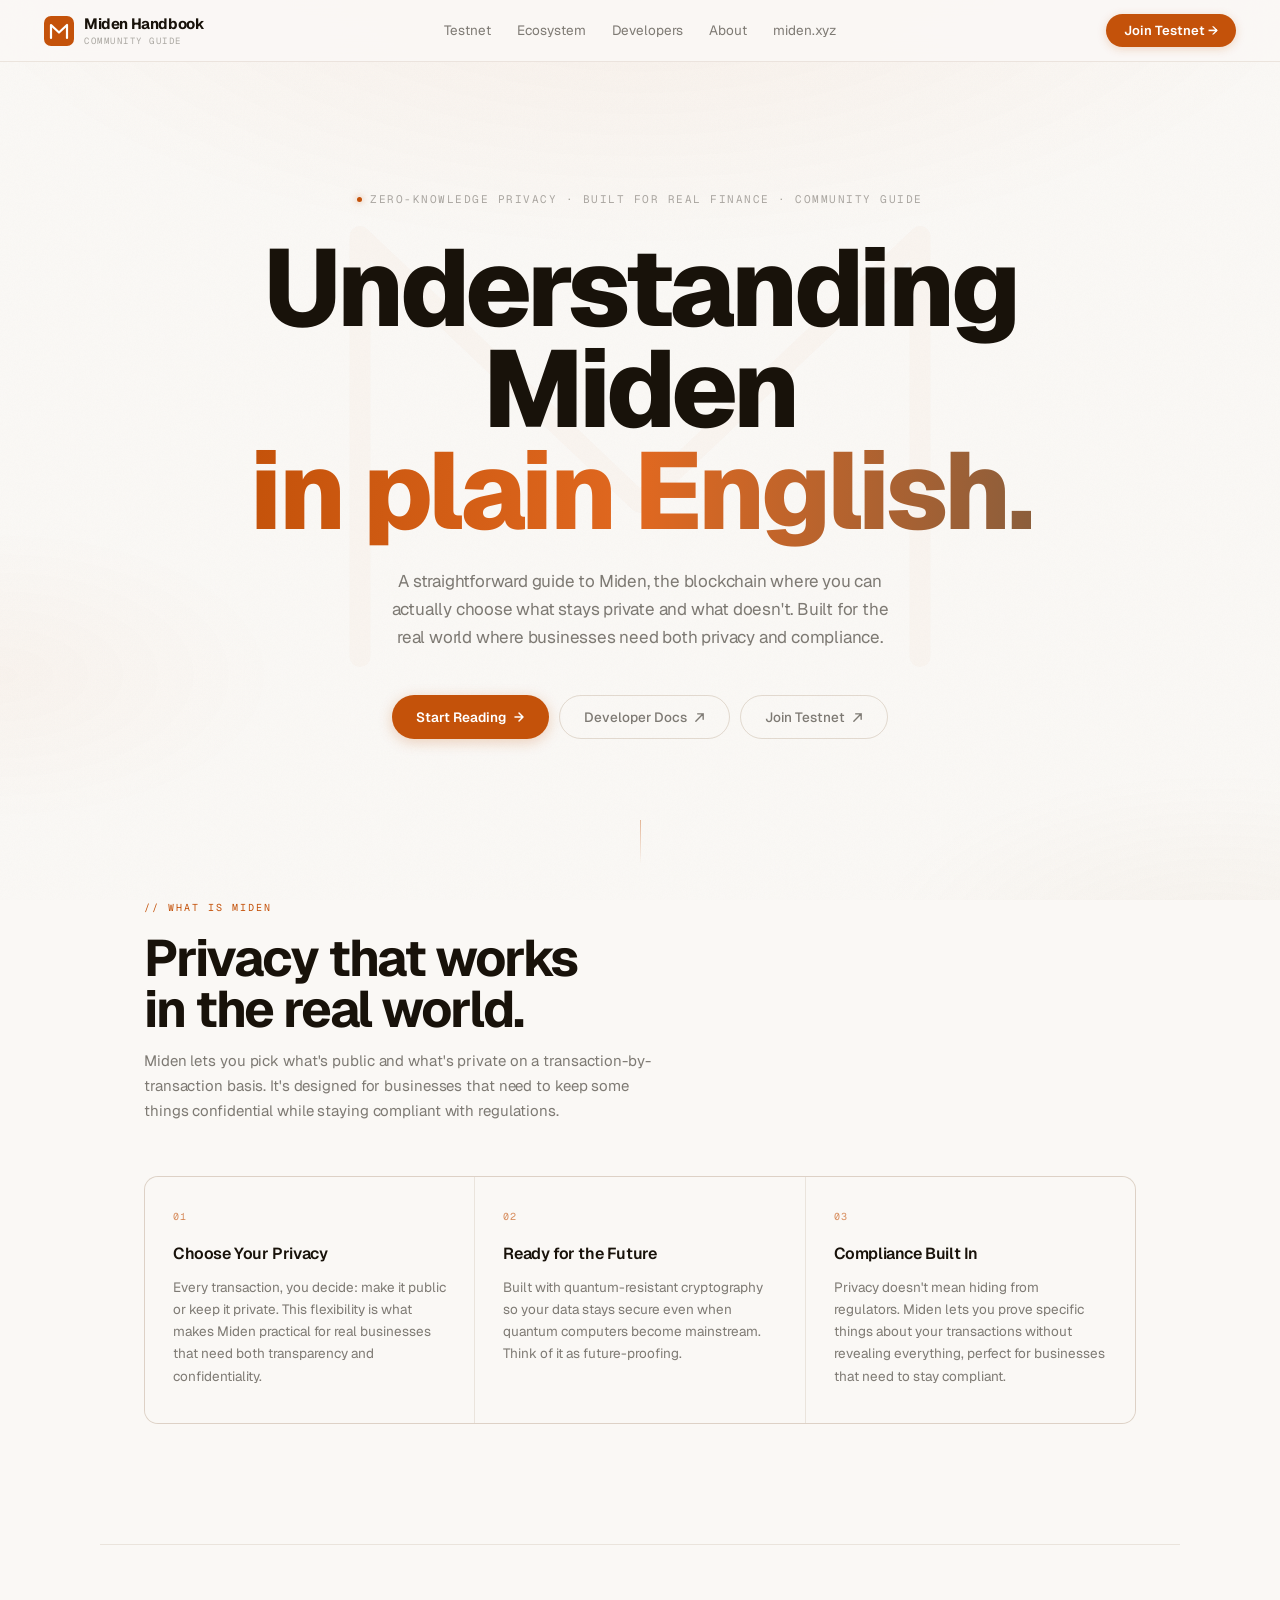
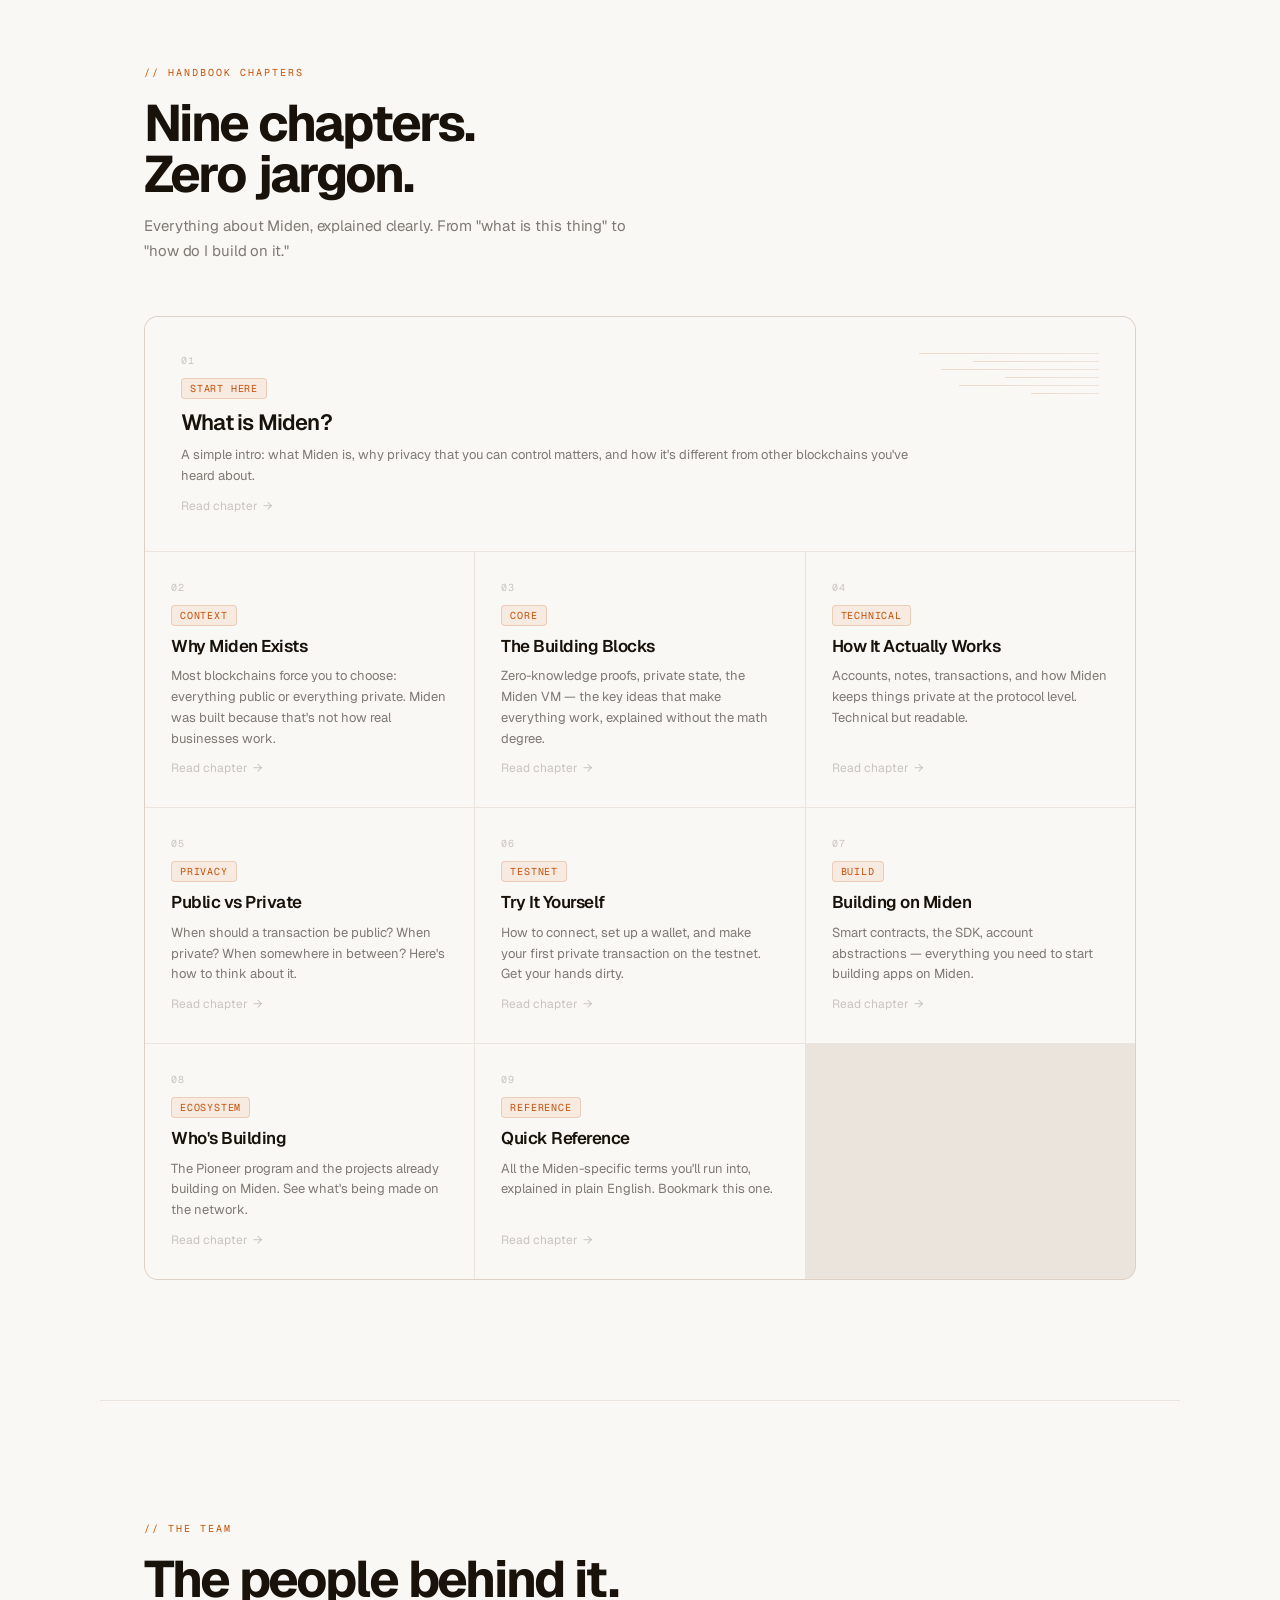
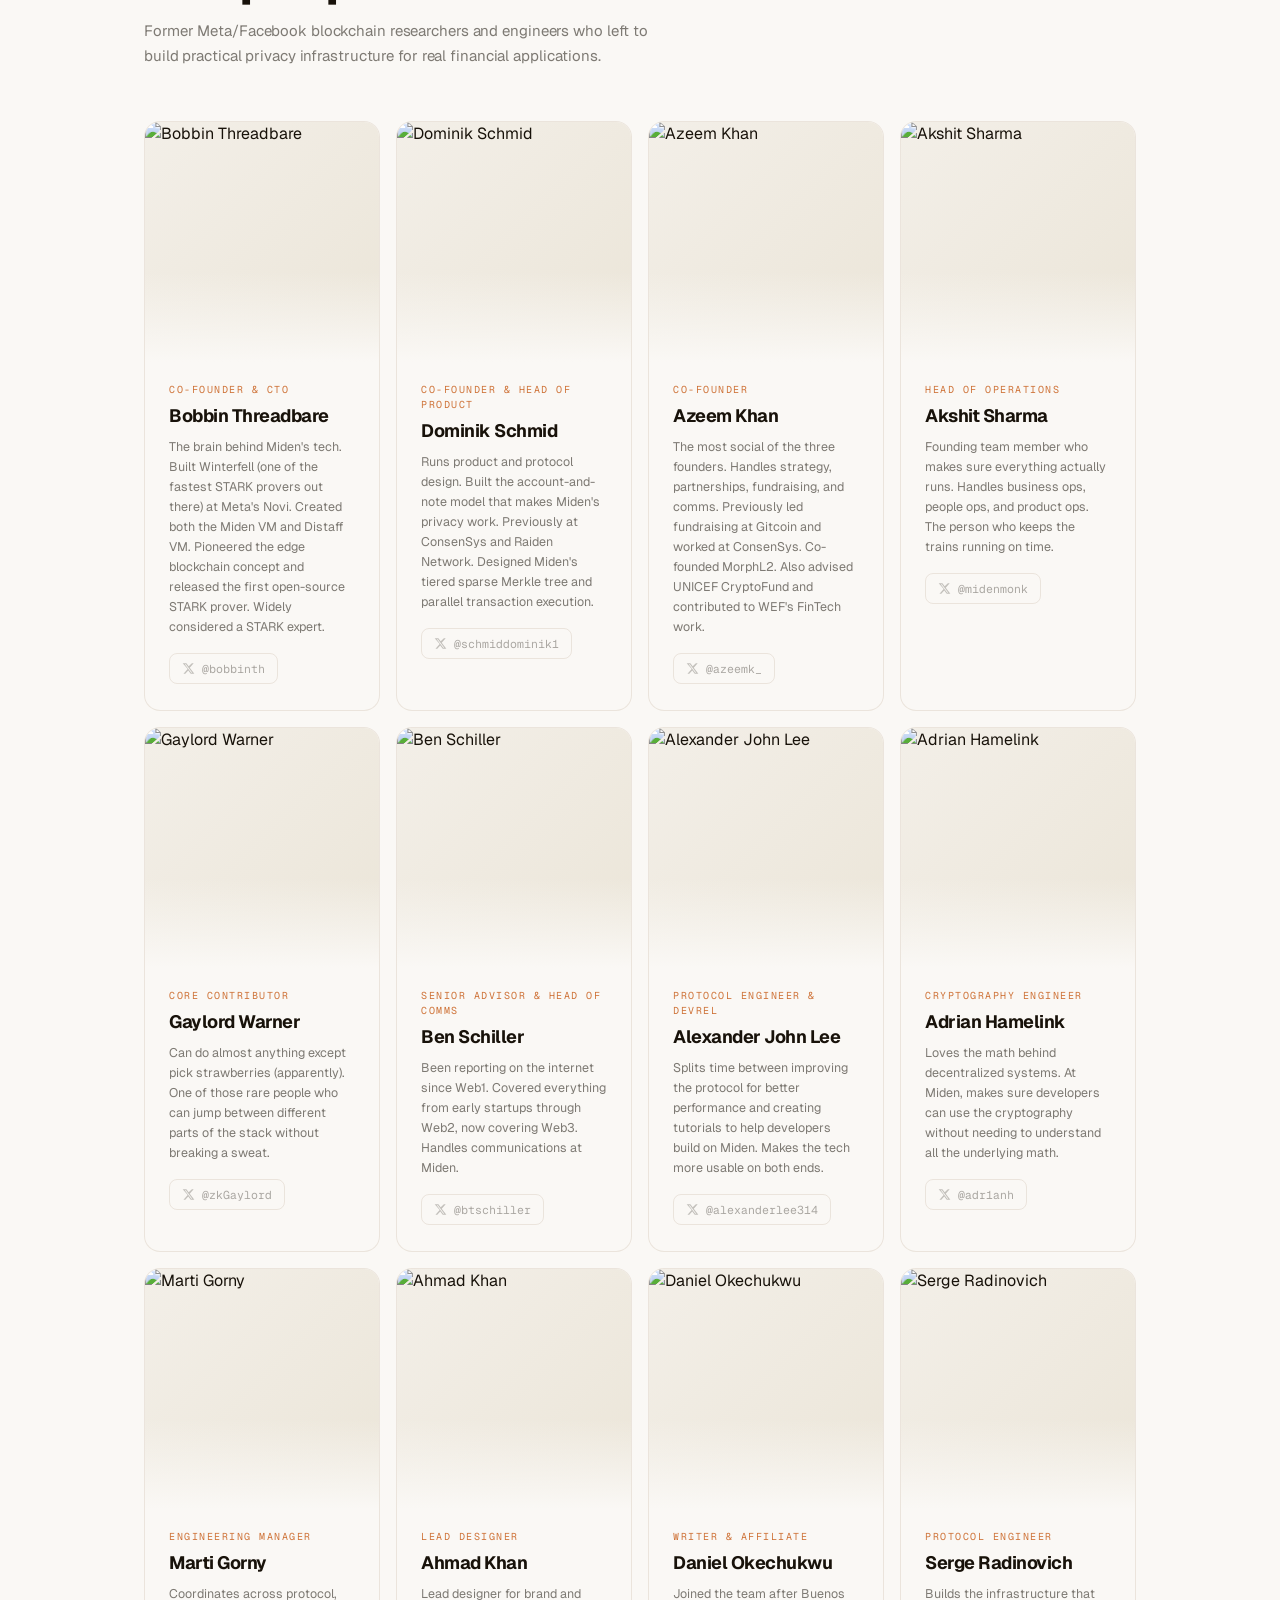
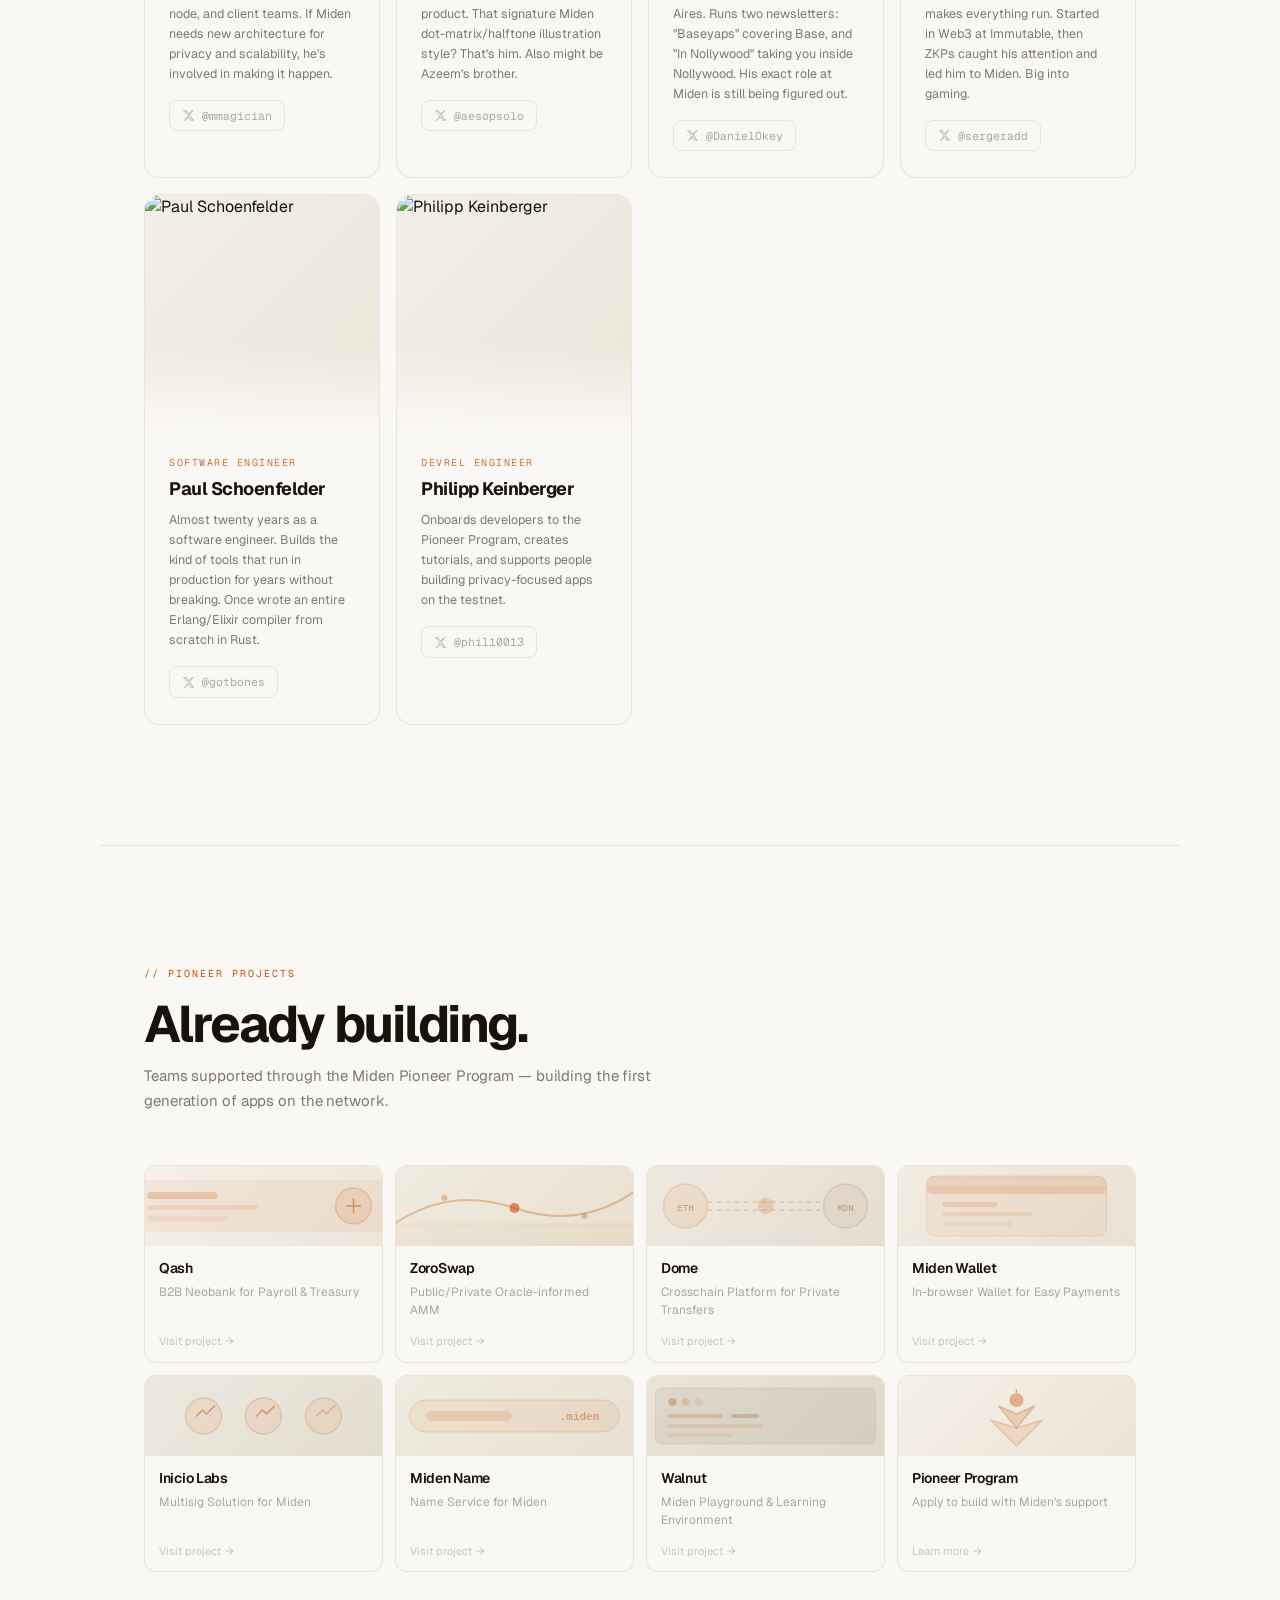
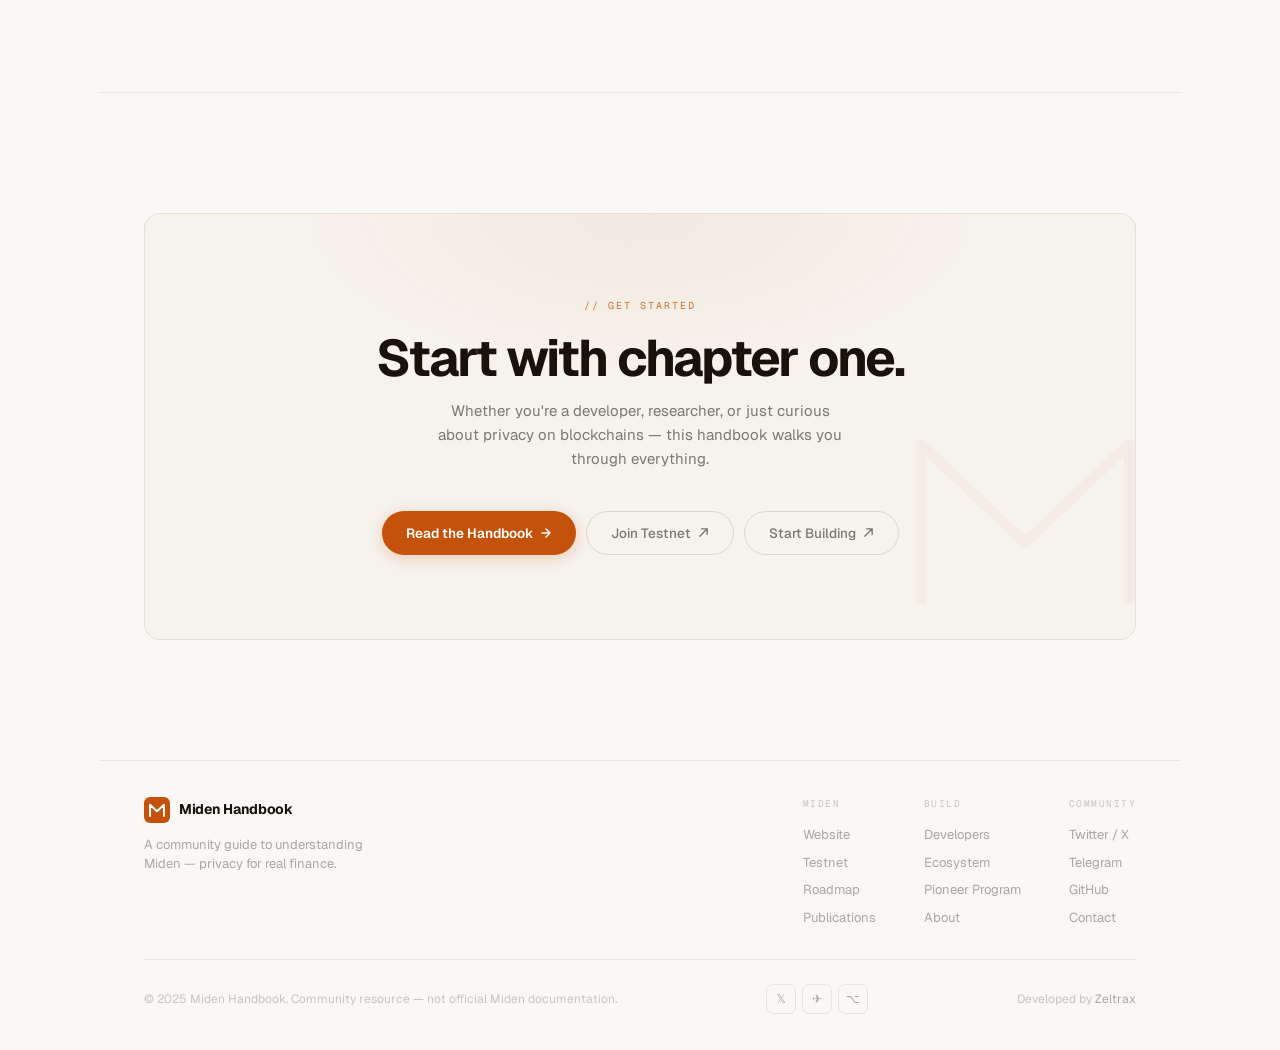
==== index.html @ 6f1005d6 "Prepare for Render deployment: restructure files and add configuration" ====
<!DOCTYPE html>
<html lang="en">
<head>
  <meta charset="UTF-8" />
  <meta name="viewport" content="width=device-width, initial-scale=1.0" />
  <title>Miden Handbook — Community Guide</title>
  <link href="https://fonts.googleapis.com/css2?family=Geist:wght@300;400;500;600;700;800;900&family=Geist+Mono:wght@300;400;500&display=swap" rel="stylesheet" />
  <style>
    :root {
      --bg:           #faf8f5;
      --bg-raised:    #f3efe8;
      --border:       rgba(130,95,55,0.13);
      --border-hover: rgba(196,82,10,0.32);
      --border-mid:   rgba(130,95,55,0.20);
      --ink:          #18120a;
      --t2:           rgba(24,18,10,0.55);
      --t3:           rgba(24,18,10,0.35);
      --t4:           rgba(24,18,10,0.22);
      --orange:       #c4520a;
      --ob:           #e06820;
      --op:           rgba(196,82,10,0.08);
      --og:           rgba(196,82,10,0.11);
      --brown:        #8b5e3c;
      --bl:           #b8946a;
      --bp:           rgba(139,94,60,0.07);
    }

    *, *::before, *::after { box-sizing: border-box; margin: 0; padding: 0; }
    html { scroll-behavior: smooth; }

    body {
      background: var(--bg);
      color: var(--ink);
      font-family: 'Geist', system-ui, sans-serif;
      line-height: 1.5;
      overflow-x: hidden;
      -webkit-font-smoothing: antialiased;
    }

    body::before {
      content: '';
      position: fixed; inset: 0; pointer-events: none; z-index: 0;
      background:
        radial-gradient(ellipse 90% 55% at 50%  -5%, rgba(196,82,10,.055) 0%, transparent 60%),
        radial-gradient(ellipse 50% 35% at 95% 105%, rgba(184,148,106,.06) 0%, transparent 55%),
        radial-gradient(ellipse 40% 30% at 0%   75%, rgba(196,82,10,.03) 0%, transparent 55%);
    }

    body::after {
      content: '';
      position: fixed; inset: 0; pointer-events: none; z-index: 0; opacity: .65;
      background-image: url("data:image/svg+xml,%3Csvg xmlns='http://www.w3.org/2000/svg' width='280' height='280'%3E%3Cfilter id='n'%3E%3CfeTurbulence type='fractalNoise' baseFrequency='.82' numOctaves='4' stitchTiles='stitch'/%3E%3C/filter%3E%3Crect width='280' height='280' filter='url(%23n)' opacity='.038'/%3E%3C/svg%3E");
    }

    /* ── NAV ─────────────────────────────────── */
    nav {
      position: fixed; top: 0; left: 0; right: 0; z-index: 200;
      height: 62px; display: flex; align-items: center; justify-content: space-between;
      padding: 0 44px;
      background: rgba(250,248,245,.9);
      backdrop-filter: blur(28px) saturate(1.3);
      border-bottom: 1px solid var(--border);
    }

    .nav-logo { display: flex; align-items: center; gap: 10px; text-decoration: none; }
    .nav-logo-name { font-size: 15px; font-weight: 700; color: var(--ink); letter-spacing: -.4px; }
    .nav-logo-sub  { font-family: 'Geist Mono', monospace; font-size: 9px; letter-spacing: 1.5px; text-transform: uppercase; color: var(--t3); display: block; }

    .nav-links {
      display: flex; gap: 2px;
      position: absolute; left: 50%; transform: translateX(-50%);
    }

    .nav-link {
      font-size: 13.5px; color: var(--t2); text-decoration: none;
      padding: 5px 12px; border-radius: 6px;
      transition: color .18s, background .18s;
    }
    .nav-link:hover { color: var(--ink); background: var(--bp); }

    .nav-cta {
      font-size: 13px; font-weight: 600; color: #fff; background: var(--orange);
      text-decoration: none; padding: 7px 18px; border-radius: 100px;
      box-shadow: 0 2px 10px rgba(196,82,10,.22);
      transition: opacity .18s, transform .18s, box-shadow .18s;
    }
    .nav-cta:hover { opacity: .9; transform: translateY(-1px); box-shadow: 0 5px 18px rgba(196,82,10,.32); }

    /* ── HERO ─────────────────────────────────── */
    .hero {
      position: relative; z-index: 1; min-height: 100vh;
      display: flex; flex-direction: column; align-items: center; justify-content: center;
      text-align: center; padding: 150px 40px 120px; overflow: hidden;
    }

    .hero-wm {
      position: absolute; top: 50%; left: 50%; transform: translate(-50%,-50%);
      pointer-events: none; opacity: .025; z-index: 0;
    }

    .eyebrow {
      position: relative; z-index: 1;
      display: inline-flex; align-items: center; gap: 8px; margin-bottom: 30px;
      opacity: 0; animation: fadeUp .9s .1s cubic-bezier(.16,1,.3,1) forwards;
    }

    .eyebrow-dot {
      width: 5px; height: 5px; border-radius: 50%; background: var(--orange);
      box-shadow: 0 0 7px rgba(196,82,10,.55);
      animation: breathe 3s ease-in-out infinite;
    }

    @keyframes breathe { 0%,100%{opacity:1;transform:scale(1)} 50%{opacity:.3;transform:scale(.75)} }

    .eyebrow-txt {
      font-family: 'Geist Mono', monospace; font-size: 11px; letter-spacing: 1.5px;
      text-transform: uppercase; color: var(--t3);
    }

    .hero h1 {
      position: relative; z-index: 1;
      font-size: clamp(56px, 8.5vw, 114px); font-weight: 800; line-height: .93;
      letter-spacing: -4px; color: var(--ink); max-width: 920px; margin-bottom: 26px;
      opacity: 0; animation: fadeUp 1s .2s cubic-bezier(.16,1,.3,1) forwards;
    }

    .grad {
      background: linear-gradient(95deg, var(--orange), var(--ob) 50%, var(--brown));
      -webkit-background-clip: text; -webkit-text-fill-color: transparent; background-clip: text;
    }

    .hero-sub {
      position: relative; z-index: 1;
      font-size: 17px; color: var(--t2); line-height: 1.65;
      max-width: 520px; margin-bottom: 44px; letter-spacing: -.2px;
      opacity: 0; animation: fadeUp 1s .32s cubic-bezier(.16,1,.3,1) forwards;
    }

    .hero-btns {
      position: relative; z-index: 1;
      display: flex; gap: 10px; flex-wrap: wrap; justify-content: center;
      opacity: 0; animation: fadeUp 1s .44s cubic-bezier(.16,1,.3,1) forwards;
    }

    .btn-p {
      display: inline-flex; align-items: center; gap: 7px;
      font-size: 13.5px; font-weight: 600; color: #fff; background: var(--orange);
      text-decoration: none; padding: 11px 24px; border-radius: 100px;
      box-shadow: 0 3px 14px rgba(196,82,10,.25);
      transition: opacity .2s, transform .2s, box-shadow .2s;
    }
    .btn-p:hover { opacity: .9; transform: translateY(-2px); box-shadow: 0 8px 24px rgba(196,82,10,.35); }

    .btn-g {
      display: inline-flex; align-items: center; gap: 7px;
      font-size: 13.5px; font-weight: 500; color: var(--t2);
      border: 1px solid var(--border-mid); background: transparent;
      text-decoration: none; padding: 11px 24px; border-radius: 100px;
      transition: border-color .2s, color .2s, background .2s, transform .2s;
    }
    .btn-g:hover { border-color: var(--border-hover); color: var(--orange); background: var(--op); transform: translateY(-2px); }

    .scroll-hint {
      position: absolute; bottom: 36px; left: 50%; transform: translateX(-50%);
      opacity: 0; animation: fadeIn 1.2s 1.1s forwards;
    }

    .scroll-line {
      width: 1px; height: 44px;
      background: linear-gradient(to bottom, rgba(196,82,10,.4), transparent);
      animation: spulse 2.6s ease-in-out infinite;
    }

    @keyframes spulse { 0%,100%{opacity:.45;transform:scaleY(1)} 50%{opacity:1;transform:scaleY(.5)} }

    /* ── LAYOUT UTILS ─────────────────────────── */
    .wrap { position: relative; z-index: 1; max-width: 1080px; margin: 0 auto; padding: 0 44px 120px; }

    .slabel { font-family: 'Geist Mono', monospace; font-size: 10px; letter-spacing: 2px; text-transform: uppercase; color: var(--orange); display: block; margin-bottom: 18px; opacity: .85; }

    .sh2 { font-size: clamp(30px,4vw,52px); font-weight: 700; letter-spacing: -2px; line-height: 1; color: var(--ink); margin-bottom: 14px; }

    .ssub { font-size: 15px; color: var(--t2); max-width: 520px; line-height: 1.65; margin-bottom: 52px; letter-spacing: -.1px; }

    .divider { display: block; position: relative; z-index: 1; border: none; border-top: 1px solid var(--border); max-width: 1080px; margin: 0 auto 120px; }

    /* ── PILLARS ──────────────────────────────── */
    .pillars { display: grid; grid-template-columns: repeat(3,1fr); gap: 1px; background: var(--border); border: 1px solid var(--border); border-radius: 14px; overflow: hidden; }

    .pillar { background: var(--bg); padding: 32px 28px 36px; transition: background .22s; }
    .pillar:hover { background: var(--bg-raised); }
    .pillar-n { font-family: 'Geist Mono', monospace; font-size: 10px; letter-spacing: 1px; color: var(--orange); opacity: .65; margin-bottom: 18px; }
    .pillar-t { font-size: 16px; font-weight: 600; letter-spacing: -.4px; color: var(--ink); margin-bottom: 10px; }
    .pillar-d { font-size: 13.5px; color: var(--t2); line-height: 1.65; }

    /* ── CHAPTERS ─────────────────────────────── */
    .ch-grid { display: grid; grid-template-columns: repeat(3,1fr); gap: 1px; background: var(--border); border: 1px solid var(--border); border-radius: 14px; overflow: hidden; }

    .ch-card {
      position: relative; background: var(--bg); padding: 28px 26px 30px;
      text-decoration: none; color: inherit;
      display: flex; flex-direction: column; gap: 10px;
      overflow: hidden; min-height: 200px;
      transition: background .25s cubic-bezier(.16,1,.3,1);
    }

    .ch-card::after {
      content: ''; position: absolute; inset: 0;
      background: radial-gradient(ellipse 100% 70% at 50% -10%, var(--og), transparent 65%);
      opacity: 0; transition: opacity .3s; pointer-events: none;
    }

    .ch-card:hover { background: var(--bg-raised); }
    .ch-card:hover::after { opacity: 1; }

    .ch-featured {
      grid-column: span 3; flex-direction: row; align-items: flex-start;
      justify-content: space-between; padding: 36px; min-height: 150px;
    }

    .ch-fl { flex: 1; display: flex; flex-direction: column; gap: 10px; }

    .ch-deco {
      width: 180px; flex-shrink: 0;
      display: flex; flex-direction: column; justify-content: center; align-items: flex-end;
      gap: 7px; opacity: .18; transition: opacity .3s;
    }
    .ch-card:hover .ch-deco { opacity: .42; }

    .dbar { height: 1px; border-radius: 1px; background: linear-gradient(90deg, var(--orange), var(--bl)); }

    .cn { font-family: 'Geist Mono', monospace; font-size: 10px; letter-spacing: 1px; color: var(--t4); }

    .ctag {
      display: inline-flex; align-items: center; width: fit-content;
      font-family: 'Geist Mono', monospace; font-size: 10px; letter-spacing: .8px; text-transform: uppercase;
      padding: 2px 8px; border-radius: 4px;
      border: 1px solid rgba(196,82,10,.2); color: var(--orange); background: var(--op);
    }

    .ct { font-size: 17px; font-weight: 600; letter-spacing: -.5px; color: var(--ink); line-height: 1.2; }
    .ch-featured .ct { font-size: 22px; letter-spacing: -.8px; }
    .cd { font-size: 13px; line-height: 1.6; color: var(--t2); }

    .carr {
      margin-top: auto; display: flex; align-items: center; gap: 5px;
      font-size: 12px; color: var(--t4); transition: color .2s, gap .2s;
    }
    .ch-card:hover .carr { color: var(--orange); gap: 9px; }

    /* ── TEAM ─────────────────────────────────── */
    .team-grid { display: grid; grid-template-columns: repeat(4,1fr); gap: 16px; }

    .team-card {
      border: 1px solid var(--border); border-radius: 16px;
      overflow: hidden; background: var(--bg);
      opacity: 0; transform: translateY(28px) scale(.97);
      transition: opacity .7s cubic-bezier(.16,1,.3,1), transform .7s cubic-bezier(.16,1,.3,1),
                  border-color .25s, box-shadow .3s;
    }

    .team-card.in { opacity: 1; transform: translateY(0) scale(1); }
    .team-card.in:hover { border-color: var(--border-hover); box-shadow: 0 14px 40px rgba(196,82,10,.11); transform: translateY(-5px) scale(1); }

    .td1 { transition-delay: .05s; }
    .td2 { transition-delay: .10s; }
    .td3 { transition-delay: .15s; }
    .td4 { transition-delay: .20s; }
    .td5 { transition-delay: .25s; }
    .td6 { transition-delay: .30s; }
    .td7 { transition-delay: .35s; }
    .td8 { transition-delay: .40s; }
    .td9 { transition-delay: .45s; }
    .td10 { transition-delay: .50s; }
    .td11 { transition-delay: .55s; }
    .td12 { transition-delay: .60s; }
    .td13 { transition-delay: .65s; }
    .td14 { transition-delay: .70s; }

    .t-avatar { position: relative; height: 240px; overflow: hidden; background: linear-gradient(135deg, var(--bg-raised), #ebe5d8); }

    .t-avatar img {
      width: 100%; height: 100%; object-fit: cover;
      transition: transform .5s cubic-bezier(.16,1,.3,1);
    }
    .team-card:hover .t-avatar img { transform: scale(1.05); }

    .t-fade {
      position: absolute; bottom: 0; left: 0; right: 0; height: 90px;
      background: linear-gradient(to top, var(--bg), transparent);
      pointer-events: none;
    }

    .t-body { padding: 20px 24px 26px; }

    .t-role {
      font-family: 'Geist Mono', monospace; font-size: 10px; letter-spacing: 1.5px;
      text-transform: uppercase; color: var(--orange); margin-bottom: 5px; opacity: .8;
    }

    .t-name { font-size: 18px; font-weight: 700; letter-spacing: -.5px; color: var(--ink); margin-bottom: 8px; }

    .t-bio { font-size: 12.5px; line-height: 1.6; color: var(--t2); margin-bottom: 16px; }

    .t-handle {
      display: inline-flex; align-items: center; gap: 7px;
      font-family: 'Geist Mono', monospace; font-size: 11.5px;
      color: var(--t3); text-decoration: none;
      padding: 6px 12px; border-radius: 8px; border: 1px solid var(--border);
      transition: color .18s, border-color .18s, background .18s;
    }
    .t-handle:hover { color: var(--orange); border-color: var(--border-hover); background: var(--op); }

    .xi { width: 13px; height: 13px; flex-shrink: 0; opacity: .7; }

    /* ── ECOSYSTEM CARDS ──────────────────────── */
    .eco-grid { display: grid; grid-template-columns: repeat(4,1fr); gap: 12px; }

    .eco-card {
      border: 1px solid var(--border); border-radius: 12px; overflow: hidden;
      background: var(--bg); text-decoration: none; color: inherit;
      display: flex; flex-direction: column;
      opacity: 0; transform: translateY(20px) scale(.97);
    }

    .eco-card.in {
      opacity: 1; transform: translateY(0) scale(1);
      transition: opacity .6s cubic-bezier(.16,1,.3,1), transform .6s cubic-bezier(.16,1,.3,1),
                  border-color .25s, box-shadow .3s;
    }

    .eco-card.in:hover { border-color: var(--border-hover); box-shadow: 0 8px 28px rgba(196,82,10,.11); transform: translateY(-4px); }

    .e1{transition-delay:.04s} .e2{transition-delay:.10s} .e3{transition-delay:.16s} .e4{transition-delay:.22s}
    .e5{transition-delay:.28s} .e6{transition-delay:.34s} .e7{transition-delay:.40s} .e8{transition-delay:.46s}

    .eco-vis {
      height: 80px; position: relative; overflow: hidden;
      transition: transform .4s cubic-bezier(.16,1,.3,1);
    }
    .eco-card:hover .eco-vis { transform: scale(1.06); }

    .eco-logo-wrap {
      position: absolute; bottom: 10px; left: 12px;
      display: flex; align-items: center; gap: 7px;
    }

    .eco-fav {
      width: 26px; height: 26px; border-radius: 6px;
      object-fit: contain; background: #fff;
      box-shadow: 0 1px 6px rgba(0,0,0,.12);
    }

    .eco-body { padding: 12px 14px 14px; display: flex; flex-direction: column; gap: 4px; flex: 1; }

    .eco-name { font-size: 14px; font-weight: 600; letter-spacing: -.3px; color: var(--ink); }
    .eco-desc { font-size: 12px; color: var(--t3); line-height: 1.5; }

    .eco-foot {
      padding: 0 14px 12px;
      display: flex; align-items: center; gap: 4px;
      font-size: 11px; color: var(--t4);
      transition: color .2s, gap .2s;
    }
    .eco-card:hover .eco-foot { color: var(--orange); gap: 7px; }

    /* ── CTA ──────────────────────────────────── */
    .cta-box {
      position: relative; border: 1px solid var(--border); border-radius: 16px;
      padding: 84px 48px; text-align: center; overflow: hidden; background: rgba(174,134,90,.05);
    }

    .cta-box::before {
      content: ''; position: absolute; top: -1px; left: 5%; right: 5%; height: 1px;
      background: linear-gradient(90deg, transparent, rgba(196,82,10,.38), rgba(224,104,32,.5), rgba(196,82,10,.38), transparent);
    }

    .cta-box::after {
      content: ''; position: absolute; top: 0; left: 15%; right: 15%; height: 160px;
      background: radial-gradient(ellipse at top, rgba(196,82,10,.06), transparent 70%);
      pointer-events: none;
    }

    .cta-wm { position: absolute; bottom: -20px; right: -20px; opacity: .04; pointer-events: none; }

    .cta-lbl { font-family: 'Geist Mono', monospace; font-size: 10px; letter-spacing: 2px; text-transform: uppercase; color: var(--orange); margin-bottom: 20px; opacity: .8; }
    .cta-h2  { font-size: clamp(28px,4vw,52px); font-weight: 700; letter-spacing: -2px; color: var(--ink); margin-bottom: 14px; line-height: 1; }
    .cta-sub { font-size: 15px; color: var(--t2); max-width: 420px; margin: 0 auto 40px; line-height: 1.6; }
    .cta-btns { display: flex; justify-content: center; gap: 10px; flex-wrap: wrap; }

    /* ── FOOTER ───────────────────────────────── */
    footer {
      position: relative; z-index: 1;
      border-top: 1px solid var(--border); padding: 36px 44px;
      max-width: 1080px; margin: 0 auto;
    }

    .foot-top { display: flex; align-items: flex-start; justify-content: space-between; flex-wrap: wrap; gap: 28px; margin-bottom: 32px; }

    .foot-brand { display: flex; flex-direction: column; gap: 8px; }
    .foot-tag { font-size: 13px; color: var(--t3); max-width: 220px; line-height: 1.5; margin-top: 4px; }

    .foot-cols { display: flex; gap: 48px; flex-wrap: wrap; }
    .foot-col  { display: flex; flex-direction: column; gap: 8px; }

    .foot-col-lbl {
      font-family: 'Geist Mono', monospace; font-size: 9.5px; letter-spacing: 1.5px;
      text-transform: uppercase; color: var(--t4); margin-bottom: 6px; display: block;
    }

    .foot-link { font-size: 13px; color: var(--t3); text-decoration: none; transition: color .18s; }
    .foot-link:hover { color: var(--orange); }

    .foot-btm {
      display: flex; align-items: center; justify-content: space-between;
      flex-wrap: wrap; gap: 10px; padding-top: 24px; border-top: 1px solid var(--border);
    }

    .foot-copy   { font-size: 12px; color: var(--t4); }
    .foot-credit { font-size: 12px; color: var(--t4); }
    .foot-credit a { color: var(--t3); text-decoration: none; transition: color .18s; }
    .foot-credit a:hover { color: var(--orange); }

    .socials { display: flex; gap: 6px; }

    .soc {
      display: inline-flex; align-items: center; justify-content: center;
      width: 30px; height: 30px; border-radius: 7px;
      border: 1px solid var(--border); color: var(--t3); text-decoration: none;
      font-size: 12px; font-weight: 500;
      transition: color .18s, border-color .18s, background .18s;
    }
    .soc:hover { color: var(--orange); border-color: var(--border-hover); background: var(--op); }

    /* ── ANIMATIONS ───────────────────────────── */
    @keyframes fadeUp { from{opacity:0;transform:translateY(22px)} to{opacity:1;transform:translateY(0)} }
    @keyframes fadeIn { from{opacity:0} to{opacity:1} }

    .rv {
      opacity: 0; transform: translateY(18px);
      transition: opacity .85s cubic-bezier(.16,1,.3,1), transform .85s cubic-bezier(.16,1,.3,1);
    }
    .rv.in { opacity: 1; transform: translateY(0); }

    .d1{transition-delay:.05s} .d2{transition-delay:.13s} .d3{transition-delay:.21s} .d4{transition-delay:.29s}

    /* ── RESPONSIVE ───────────────────────────── */
    @media (max-width: 960px) {
      nav { padding: 0 20px; }
      .nav-links { display: none; }
      .hero, .wrap { padding-left: 20px; padding-right: 20px; }
      .hero h1 { letter-spacing: -2.5px; }
      .pillars, .ch-grid { grid-template-columns: 1fr; }
      .ch-featured { grid-column: span 1; flex-direction: column; }
      .ch-deco { display: none; }
      .team-grid { grid-template-columns: repeat(2,1fr); }
      .eco-grid { grid-template-columns: repeat(2,1fr); }
      .cta-box { padding: 52px 24px; }
      footer { padding: 28px 20px; }
      .divider { margin-left: 20px; margin-right: 20px; }
      .foot-cols { gap: 24px; }
    }

    @media (max-width: 560px) {
      .team-grid { grid-template-columns: 1fr; }
      .eco-grid { grid-template-columns: 1fr; }
      .hero h1 { letter-spacing: -2px; font-size: clamp(44px,12vw,72px); }
    }
  </style>
</head>
<body>

<!-- ══ NAV ══════════════════════════════════════ -->
<nav>
  <a href="#" class="nav-logo">
    <svg width="30" height="30" viewBox="0 0 30 30" fill="none">
      <rect width="30" height="30" rx="7" fill="#c4520a"/>
      <path d="M7 22V9L15 16.5L23 9V22" stroke="white" stroke-width="2.2" stroke-linecap="round" stroke-linejoin="round"/>
    </svg>
    <div>
      <div class="nav-logo-name">Miden Handbook</div>
      <span class="nav-logo-sub">Community Guide</span>
    </div>
  </a>

  <div class="nav-links">
    <a href="https://miden.xyz/testnet"    class="nav-link">Testnet</a>
    <a href="https://miden.xyz/ecosystem"  class="nav-link">Ecosystem</a>
    <a href="https://miden.xyz/developers" class="nav-link">Developers</a>
    <a href="https://miden.xyz/about"      class="nav-link">About</a>
    <a href="https://miden.xyz"            class="nav-link">miden.xyz</a>
  </div>

  <a href="https://miden.xyz/testnet" class="nav-cta">Join Testnet →</a>
</nav>


<!-- ══ HERO ═════════════════════════════════════ -->
<section class="hero">
  <div class="hero-wm">
    <svg width="700" height="700" viewBox="0 0 100 100" fill="none">
      <path d="M10 80V20L50 58L90 20V80" stroke="#c4520a" stroke-width="3" stroke-linecap="round" stroke-linejoin="round"/>
    </svg>
  </div>

  <div class="eyebrow">
    <span class="eyebrow-dot"></span>
    <span class="eyebrow-txt">Zero-Knowledge Privacy · Built for Real Finance · Community Guide</span>
  </div>

  <h1>Understanding Miden<br /><span class="grad">in plain English.</span></h1>

  <p class="hero-sub">A straightforward guide to Miden, the blockchain where you can actually choose what stays private and what doesn't. Built for the real world where businesses need both privacy and compliance.</p>

  <div class="hero-btns">
    <a href="#chapters" class="btn-p">
      Start Reading
      <svg width="12" height="12" viewBox="0 0 12 12" fill="none"><path d="M2 6h8M6 2l4 4-4 4" stroke="currentColor" stroke-width="1.5" stroke-linecap="round" stroke-linejoin="round"/></svg>
    </a>
    <a href="https://miden.xyz/developers" class="btn-g">
      Developer Docs
      <svg width="11" height="11" viewBox="0 0 12 12" fill="none"><path d="M2 10L10 2M10 2H4M10 2v6" stroke="currentColor" stroke-width="1.5" stroke-linecap="round" stroke-linejoin="round"/></svg>
    </a>
    <a href="https://miden.xyz/testnet" class="btn-g">
      Join Testnet
      <svg width="11" height="11" viewBox="0 0 12 12" fill="none"><path d="M2 10L10 2M10 2H4M10 2v6" stroke="currentColor" stroke-width="1.5" stroke-linecap="round" stroke-linejoin="round"/></svg>
    </a>
  </div>

  <div class="scroll-hint"><div class="scroll-line"></div></div>
</section>


<!-- ══ WHAT IS MIDEN ═════════════════════════════ -->
<div class="wrap">
  <span class="slabel rv d1">// What is Miden</span>
  <h2 class="sh2 rv d2">Privacy that works<br />in the real world.</h2>
  <p class="ssub rv d3">Miden lets you pick what's public and what's private on a transaction-by-transaction basis. It's designed for businesses that need to keep some things confidential while staying compliant with regulations.</p>

  <div class="pillars rv d3">
    <div class="pillar">
      <div class="pillar-n">01</div>
      <div class="pillar-t">Choose Your Privacy</div>
      <div class="pillar-d">Every transaction, you decide: make it public or keep it private. This flexibility is what makes Miden practical for real businesses that need both transparency and confidentiality.</div>
    </div>
    <div class="pillar">
      <div class="pillar-n">02</div>
      <div class="pillar-t">Ready for the Future</div>
      <div class="pillar-d">Built with quantum-resistant cryptography so your data stays secure even when quantum computers become mainstream. Think of it as future-proofing.</div>
    </div>
    <div class="pillar">
      <div class="pillar-n">03</div>
      <div class="pillar-t">Compliance Built In</div>
      <div class="pillar-d">Privacy doesn't mean hiding from regulators. Miden lets you prove specific things about your transactions without revealing everything, perfect for businesses that need to stay compliant.</div>
    </div>
  </div>
</div>

<hr class="divider rv" />


<!-- ══ CHAPTERS ══════════════════════════════════ -->
<div class="wrap" id="chapters">
  <span class="slabel rv d1">// Handbook Chapters</span>
  <h2 class="sh2 rv d2">Nine chapters.<br />Zero jargon.</h2>
  <p class="ssub rv d3">Everything about Miden, explained clearly. From "what is this thing" to "how do I build on it."</p>

  <div class="ch-grid rv d2">

    <a href="https://miden.xyz/" class="ch-card ch-featured">
      <div class="ch-fl">
        <span class="cn">01</span>
        <span class="ctag">Start Here</span>
        <div class="ct">What is Miden?</div>
        <div class="cd">A simple intro: what Miden is, why privacy that you can control matters, and how it's different from other blockchains you've heard about.</div>
        <div class="carr">Read chapter <span>→</span></div>
      </div>
      <div class="ch-deco">
        <div class="dbar" style="width:100%"></div>
        <div class="dbar" style="width:70%"></div>
        <div class="dbar" style="width:88%"></div>
        <div class="dbar" style="width:52%"></div>
        <div class="dbar" style="width:78%"></div>
        <div class="dbar" style="width:38%"></div>
      </div>
    </a>

    <a href="https://miden.xyz/about"      class="ch-card"><span class="cn">02</span><span class="ctag">Context</span><div class="ct">Why Miden Exists</div><div class="cd">Most blockchains force you to choose: everything public or everything private. Miden was built because that's not how real businesses work.</div><div class="carr">Read chapter <span>→</span></div></a>
    <a href="https://miden.xyz/developers" class="ch-card"><span class="cn">03</span><span class="ctag">Core</span><div class="ct">The Building Blocks</div><div class="cd">Zero-knowledge proofs, private state, the Miden VM — the key ideas that make everything work, explained without the math degree.</div><div class="carr">Read chapter <span>→</span></div></a>
    <a href="https://miden.xyz/developers" class="ch-card"><span class="cn">04</span><span class="ctag">Technical</span><div class="ct">How It Actually Works</div><div class="cd">Accounts, notes, transactions, and how Miden keeps things private at the protocol level. Technical but readable.</div><div class="carr">Read chapter <span>→</span></div></a>
    <a href="https://miden.xyz/developers" class="ch-card"><span class="cn">05</span><span class="ctag">Privacy</span><div class="ct">Public vs Private</div><div class="cd">When should a transaction be public? When private? When somewhere in between? Here's how to think about it.</div><div class="carr">Read chapter <span>→</span></div></a>
    <a href="https://miden.xyz/testnet"    class="ch-card"><span class="cn">06</span><span class="ctag">Testnet</span><div class="ct">Try It Yourself</div><div class="cd">How to connect, set up a wallet, and make your first private transaction on the testnet. Get your hands dirty.</div><div class="carr">Read chapter <span>→</span></div></a>
    <a href="https://miden.xyz/developers" class="ch-card"><span class="cn">07</span><span class="ctag">Build</span><div class="ct">Building on Miden</div><div class="cd">Smart contracts, the SDK, account abstractions — everything you need to start building apps on Miden.</div><div class="carr">Read chapter <span>→</span></div></a>
    <a href="https://miden.xyz/ecosystem"  class="ch-card"><span class="cn">08</span><span class="ctag">Ecosystem</span><div class="ct">Who's Building</div><div class="cd">The Pioneer program and the projects already building on Miden. See what's being made on the network.</div><div class="carr">Read chapter <span>→</span></div></a>
    <a href="https://miden.xyz/developers" class="ch-card"><span class="cn">09</span><span class="ctag">Reference</span><div class="ct">Quick Reference</div><div class="cd">All the Miden-specific terms you'll run into, explained in plain English. Bookmark this one.</div><div class="carr">Read chapter <span>→</span></div></a>

  </div>
</div>

<hr class="divider rv" />


<!-- ══ TEAM ══════════════════════════════════════ -->
<div class="wrap" id="team">
  <span class="slabel rv d1">// The Team</span>
  <h2 class="sh2 rv d2">The people behind it.</h2>
  <p class="ssub rv d3">Former Meta/Facebook blockchain researchers and engineers who left to build practical privacy infrastructure for real financial applications.</p>

  <div class="team-grid">

    <!-- Bobbin Threadbare -->
    <div class="team-card td1">
      <div class="t-avatar">
        <img src="https://pbs.twimg.com/profile_images/1488199755429531648/W4MQRrr2_400x400.jpg" alt="Bobbin Threadbare" />
        <div class="t-fade"></div>
      </div>
      <div class="t-body">
        <div class="t-role">Co-Founder & CTO</div>
        <div class="t-name">Bobbin Threadbare</div>
        <div class="t-bio">The brain behind Miden's tech. Built Winterfell (one of the fastest STARK provers out there) at Meta's Novi. Created both the Miden VM and Distaff VM. Pioneered the edge blockchain concept and released the first open-source STARK prover. Widely considered a STARK expert.</div>
        <a href="https://x.com/bobbinth" target="_blank" rel="noopener" class="t-handle">
          <svg class="xi" viewBox="0 0 24 24" fill="currentColor"><path d="M18.244 2.25h3.308l-7.227 8.26 8.502 11.24H16.17l-4.714-6.231-5.401 6.231H2.746l7.73-8.835L1.254 2.25H8.08l4.264 5.634 5.9-5.634zm-1.161 17.52h1.833L7.084 4.126H5.117z"/></svg>
          @bobbinth
        </a>
      </div>
    </div>

    <!-- Dominik Schmid -->
    <div class="team-card td2">
      <div class="t-avatar">
        <img src="https://pbs.twimg.com/profile_images/1883938260260900864/xKSf-gEY_400x400.jpg" alt="Dominik Schmid" />
        <div class="t-fade"></div>
      </div>
      <div class="t-body">
        <div class="t-role">Co-Founder & Head of Product</div>
        <div class="t-name">Dominik Schmid</div>
        <div class="t-bio">Runs product and protocol design. Built the account-and-note model that makes Miden's privacy work. Previously at ConsenSys and Raiden Network. Designed Miden's tiered sparse Merkle tree and parallel transaction execution.</div>
        <a href="https://x.com/schmiddominik1" target="_blank" rel="noopener" class="t-handle">
          <svg class="xi" viewBox="0 0 24 24" fill="currentColor"><path d="M18.244 2.25h3.308l-7.227 8.26 8.502 11.24H16.17l-4.714-6.231-5.401 6.231H2.746l7.73-8.835L1.254 2.25H8.08l4.264 5.634 5.9-5.634zm-1.161 17.52h1.833L7.084 4.126H5.117z"/></svg>
          @schmiddominik1
        </a>
      </div>
    </div>

    <!-- Azeem Khan -->
    <div class="team-card td3">
      <div class="t-avatar">
        <img src="https://pbs.twimg.com/profile_images/1827041898651791360/gXnGZXvX_400x400.jpg" alt="Azeem Khan" />
        <div class="t-fade"></div>
      </div>
      <div class="t-body">
        <div class="t-role">Co-Founder</div>
        <div class="t-name">Azeem Khan</div>
        <div class="t-bio">The most social of the three founders. Handles strategy, partnerships, fundraising, and comms. Previously led fundraising at Gitcoin and worked at ConsenSys. Co-founded MorphL2. Also advised UNICEF CryptoFund and contributed to WEF's FinTech work.</div>
        <a href="https://x.com/azeemk_" target="_blank" rel="noopener" class="t-handle">
          <svg class="xi" viewBox="0 0 24 24" fill="currentColor"><path d="M18.244 2.25h3.308l-7.227 8.26 8.502 11.24H16.17l-4.714-6.231-5.401 6.231H2.746l7.73-8.835L1.254 2.25H8.08l4.264 5.634 5.9-5.634zm-1.161 17.52h1.833L7.084 4.126H5.117z"/></svg>
          @azeemk_
        </a>
      </div>
    </div>

    <!-- Akshit Sharma -->
    <div class="team-card td4">
      <div class="t-avatar">
        <img src="https://pbs.twimg.com/profile_images/1879907516827504640/8fmFWj8z_400x400.jpg" alt="Akshit Sharma" />
        <div class="t-fade"></div>
      </div>
      <div class="t-body">
        <div class="t-role">Head of Operations</div>
        <div class="t-name">Akshit Sharma</div>
        <div class="t-bio">Founding team member who makes sure everything actually runs. Handles business ops, people ops, and product ops. The person who keeps the trains running on time.</div>
        <a href="https://x.com/midenmonk" target="_blank" rel="noopener" class="t-handle">
          <svg class="xi" viewBox="0 0 24 24" fill="currentColor"><path d="M18.244 2.25h3.308l-7.227 8.26 8.502 11.24H16.17l-4.714-6.231-5.401 6.231H2.746l7.73-8.835L1.254 2.25H8.08l4.264 5.634 5.9-5.634zm-1.161 17.52h1.833L7.084 4.126H5.117z"/></svg>
          @midenmonk
        </a>
      </div>
    </div>

    <!-- Gaylord Warner -->
    <div class="team-card td5">
      <div class="t-avatar">
        <img src="https://pbs.twimg.com/profile_images/1859626738906746880/1s4jw8ie_400x400.jpg" alt="Gaylord Warner" />
        <div class="t-fade"></div>
      </div>
      <div class="t-body">
        <div class="t-role">Core Contributor</div>
        <div class="t-name">Gaylord Warner</div>
        <div class="t-bio">Can do almost anything except pick strawberries (apparently). One of those rare people who can jump between different parts of the stack without breaking a sweat.</div>
        <a href="https://x.com/zkGaylord" target="_blank" rel="noopener" class="t-handle">
          <svg class="xi" viewBox="0 0 24 24" fill="currentColor"><path d="M18.244 2.25h3.308l-7.227 8.26 8.502 11.24H16.17l-4.714-6.231-5.401 6.231H2.746l7.73-8.835L1.254 2.25H8.08l4.264 5.634 5.9-5.634zm-1.161 17.52h1.833L7.084 4.126H5.117z"/></svg>
          @zkGaylord
        </a>
      </div>
    </div>

    <!-- Ben Schiller -->
    <div class="team-card td6">
      <div class="t-avatar">
        <img src="https://pbs.twimg.com/profile_images/1787102093664522240/LWmrA9Tc_400x400.jpg" alt="Ben Schiller" />
        <div class="t-fade"></div>
      </div>
      <div class="t-body">
        <div class="t-role">Senior Advisor & Head of Comms</div>
        <div class="t-name">Ben Schiller</div>
        <div class="t-bio">Been reporting on the internet since Web1. Covered everything from early startups through Web2, now covering Web3. Handles communications at Miden.</div>
        <a href="https://x.com/btschiller" target="_blank" rel="noopener" class="t-handle">
          <svg class="xi" viewBox="0 0 24 24" fill="currentColor"><path d="M18.244 2.25h3.308l-7.227 8.26 8.502 11.24H16.17l-4.714-6.231-5.401 6.231H2.746l7.73-8.835L1.254 2.25H8.08l4.264 5.634 5.9-5.634zm-1.161 17.52h1.833L7.084 4.126H5.117z"/></svg>
          @btschiller
        </a>
      </div>
    </div>

    <!-- Alexander John Lee -->
    <div class="team-card td7">
      <div class="t-avatar">
        <img src="https://pbs.twimg.com/profile_images/1750193857063923712/dXzFPXu6_400x400.jpg" alt="Alexander John Lee" />
        <div class="t-fade"></div>
      </div>
      <div class="t-body">
        <div class="t-role">Protocol Engineer & DevRel</div>
        <div class="t-name">Alexander John Lee</div>
        <div class="t-bio">Splits time between improving the protocol for better performance and creating tutorials to help developers build on Miden. Makes the tech more usable on both ends.</div>
        <a href="https://x.com/alexanderlee314" target="_blank" rel="noopener" class="t-handle">
          <svg class="xi" viewBox="0 0 24 24" fill="currentColor"><path d="M18.244 2.25h3.308l-7.227 8.26 8.502 11.24H16.17l-4.714-6.231-5.401 6.231H2.746l7.73-8.835L1.254 2.25H8.08l4.264 5.634 5.9-5.634zm-1.161 17.52h1.833L7.084 4.126H5.117z"/></svg>
          @alexanderlee314
        </a>
      </div>
    </div>

    <!-- Adrian Hamelink -->
    <div class="team-card td8">
      <div class="t-avatar">
        <img src="https://pbs.twimg.com/profile_images/1857785893754028032/vTt6giFP_400x400.jpg" alt="Adrian Hamelink" />
        <div class="t-fade"></div>
      </div>
      <div class="t-body">
        <div class="t-role">Cryptography Engineer</div>
        <div class="t-name">Adrian Hamelink</div>
        <div class="t-bio">Loves the math behind decentralized systems. At Miden, makes sure developers can use the cryptography without needing to understand all the underlying math.</div>
        <a href="https://x.com/adr1anh" target="_blank" rel="noopener" class="t-handle">
          <svg class="xi" viewBox="0 0 24 24" fill="currentColor"><path d="M18.244 2.25h3.308l-7.227 8.26 8.502 11.24H16.17l-4.714-6.231-5.401 6.231H2.746l7.73-8.835L1.254 2.25H8.08l4.264 5.634 5.9-5.634zm-1.161 17.52h1.833L7.084 4.126H5.117z"/></svg>
          @adr1anh
        </a>
      </div>
    </div>

    <!-- Marti Gorny -->
    <div class="team-card td9">
      <div class="t-avatar">
        <img src="https://pbs.twimg.com/profile_images/1785644564636155904/jlwcgWYT_400x400.jpg" alt="Marti Gorny" />
        <div class="t-fade"></div>
      </div>
      <div class="t-body">
        <div class="t-role">Engineering Manager</div>
        <div class="t-name">Marti Gorny</div>
        <div class="t-bio">Coordinates across protocol, node, and client teams. If Miden needs new architecture for privacy and scalability, he's involved in making it happen.</div>
        <a href="https://x.com/mmagician" target="_blank" rel="noopener" class="t-handle">
          <svg class="xi" viewBox="0 0 24 24" fill="currentColor"><path d="M18.244 2.25h3.308l-7.227 8.26 8.502 11.24H16.17l-4.714-6.231-5.401 6.231H2.746l7.73-8.835L1.254 2.25H8.08l4.264 5.634 5.9-5.634zm-1.161 17.52h1.833L7.084 4.126H5.117z"/></svg>
          @mmagician
        </a>
      </div>
    </div>

    <!-- Ahmad Khan -->
    <div class="team-card td10">
      <div class="t-avatar">
        <img src="https://pbs.twimg.com/profile_images/1798416399862263808/eNgwmzNI_400x400.jpg" alt="Ahmad Khan" />
        <div class="t-fade"></div>
      </div>
      <div class="t-body">
        <div class="t-role">Lead Designer</div>
        <div class="t-name">Ahmad Khan</div>
        <div class="t-bio">Lead designer for brand and product. That signature Miden dot-matrix/halftone illustration style? That's him. Also might be Azeem's brother.</div>
        <a href="https://x.com/aesopsolo" target="_blank" rel="noopener" class="t-handle">
          <svg class="xi" viewBox="0 0 24 24" fill="currentColor"><path d="M18.244 2.25h3.308l-7.227 8.26 8.502 11.24H16.17l-4.714-6.231-5.401 6.231H2.746l7.73-8.835L1.254 2.25H8.08l4.264 5.634 5.9-5.634zm-1.161 17.52h1.833L7.084 4.126H5.117z"/></svg>
          @aesopsolo
        </a>
      </div>
    </div>

    <!-- Daniel Okechukwu -->
    <div class="team-card td11">
      <div class="t-avatar">
        <img src="https://pbs.twimg.com/profile_images/1878101488621142016/4Kx02fhd_400x400.jpg" alt="Daniel Okechukwu" />
        <div class="t-fade"></div>
      </div>
      <div class="t-body">
        <div class="t-role">Writer & Affiliate</div>
        <div class="t-name">Daniel Okechukwu</div>
        <div class="t-bio">Joined the team after Buenos Aires. Runs two newsletters: "Baseyaps" covering Base, and "In Nollywood" taking you inside Nollywood. His exact role at Miden is still being figured out.</div>
        <a href="https://x.com/DanielOkey" target="_blank" rel="noopener" class="t-handle">
          <svg class="xi" viewBox="0 0 24 24" fill="currentColor"><path d="M18.244 2.25h3.308l-7.227 8.26 8.502 11.24H16.17l-4.714-6.231-5.401 6.231H2.746l7.73-8.835L1.254 2.25H8.08l4.264 5.634 5.9-5.634zm-1.161 17.52h1.833L7.084 4.126H5.117z"/></svg>
          @DanielOkey
        </a>
      </div>
    </div>

    <!-- Serge Radinovich -->
    <div class="team-card td12">
      <div class="t-avatar">
        <img src="https://pbs.twimg.com/profile_images/1825876862073749504/EpglmfP0_400x400.jpg" alt="Serge Radinovich" />
        <div class="t-fade"></div>
      </div>
      <div class="t-body">
        <div class="t-role">Protocol Engineer</div>
        <div class="t-name">Serge Radinovich</div>
        <div class="t-bio">Builds the infrastructure that makes everything run. Started in Web3 at Immutable, then ZKPs caught his attention and led him to Miden. Big into gaming.</div>
        <a href="https://x.com/sergeradd" target="_blank" rel="noopener" class="t-handle">
          <svg class="xi" viewBox="0 0 24 24" fill="currentColor"><path d="M18.244 2.25h3.308l-7.227 8.26 8.502 11.24H16.17l-4.714-6.231-5.401 6.231H2.746l7.73-8.835L1.254 2.25H8.08l4.264 5.634 5.9-5.634zm-1.161 17.52h1.833L7.084 4.126H5.117z"/></svg>
          @sergeradd
        </a>
      </div>
    </div>

    <!-- Paul Schoenfelder -->
    <div class="team-card td13">
      <div class="t-avatar">
        <img src="https://pbs.twimg.com/profile_images/1702702071887360000/Eb73vKJh_400x400.jpg" alt="Paul Schoenfelder" />
        <div class="t-fade"></div>
      </div>
      <div class="t-body">
        <div class="t-role">Software Engineer</div>
        <div class="t-name">Paul Schoenfelder</div>
        <div class="t-bio">Almost twenty years as a software engineer. Builds the kind of tools that run in production for years without breaking. Once wrote an entire Erlang/Elixir compiler from scratch in Rust.</div>
        <a href="https://x.com/gotbones" target="_blank" rel="noopener" class="t-handle">
          <svg class="xi" viewBox="0 0 24 24" fill="currentColor"><path d="M18.244 2.25h3.308l-7.227 8.26 8.502 11.24H16.17l-4.714-6.231-5.401 6.231H2.746l7.73-8.835L1.254 2.25H8.08l4.264 5.634 5.9-5.634zm-1.161 17.52h1.833L7.084 4.126H5.117z"/></svg>
          @gotbones
        </a>
      </div>
    </div>

    <!-- Philipp Keinberger -->
    <div class="team-card td14">
      <div class="t-avatar">
        <img src="https://pbs.twimg.com/profile_images/1883932536119758848/f5qPfT8W_400x400.jpg" alt="Philipp Keinberger" />
        <div class="t-fade"></div>
      </div>
      <div class="t-body">
        <div class="t-role">DevRel Engineer</div>
        <div class="t-name">Philipp Keinberger</div>
        <div class="t-bio">Onboards developers to the Pioneer Program, creates tutorials, and supports people building privacy-focused apps on the testnet.</div>
        <a href="https://x.com/phil10013" target="_blank" rel="noopener" class="t-handle">
          <svg class="xi" viewBox="0 0 24 24" fill="currentColor"><path d="M18.244 2.25h3.308l-7.227 8.26 8.502 11.24H16.17l-4.714-6.231-5.401 6.231H2.746l7.73-8.835L1.254 2.25H8.08l4.264 5.634 5.9-5.634zm-1.161 17.52h1.833L7.084 4.126H5.117z"/></svg>
          @phil10013
        </a>
      </div>
    </div>

  </div>
</div>

<hr class="divider rv" />


<!-- ══ ECOSYSTEM ═════════════════════════════════ -->
<div class="wrap" id="ecosystem">
  <span class="slabel rv d1">// Pioneer Projects</span>
  <h2 class="sh2 rv d2">Already building.</h2>
  <p class="ssub rv d3">Teams supported through the Miden Pioneer Program — building the first generation of apps on the network.</p>

  <div class="eco-grid">

    <!-- Qash -->
    <a href="https://www.qash.finance/" target="_blank" rel="noopener" class="eco-card e1">
      <div class="eco-vis" style="background: linear-gradient(135deg,#f5f0e8,#ede5d8)">
        <svg width="100%" height="100%" viewBox="0 0 300 80" preserveAspectRatio="xMidYMid slice">
          <rect x="20" y="14" width="260" height="52" rx="9" fill="rgba(196,82,10,.07)"/>
          <rect x="34" y="26" width="70" height="7" rx="3" fill="rgba(196,82,10,.22)"/>
          <rect x="34" y="39" width="110" height="5" rx="2" fill="rgba(196,82,10,.12)"/>
          <rect x="34" y="50" width="80" height="5" rx="2" fill="rgba(196,82,10,.08)"/>
          <circle cx="240" cy="40" r="18" fill="rgba(196,82,10,.11)" stroke="rgba(196,82,10,.2)" stroke-width="1.5"/>
          <path d="M233 40h14M240 33v14" stroke="rgba(196,82,10,.5)" stroke-width="1.5" stroke-linecap="round"/>
        </svg>
        <div class="eco-logo-wrap">
          <img class="eco-fav" src="https://www.google.com/s2/favicons?sz=64&domain=qash.finance" alt="Qash" onerror="this.style.display='none'"/>
        </div>
      </div>
      <div class="eco-body">
        <div class="eco-name">Qash</div>
        <div class="eco-desc">B2B Neobank for Payroll & Treasury</div>
      </div>
      <div class="eco-foot">Visit project <span>→</span></div>
    </a>

    <!-- ZoroSwap -->
    <a href="https://zoroswap.com/" target="_blank" rel="noopener" class="eco-card e2">
      <div class="eco-vis" style="background: linear-gradient(135deg,#f0ebe0,#e8e0d0)">
        <svg width="100%" height="100%" viewBox="0 0 300 80" preserveAspectRatio="xMidYMid slice">
          <path d="M20 65 Q80 18 150 42 Q220 66 280 18" stroke="rgba(196,82,10,.32)" stroke-width="2" fill="none"/>
          <circle cx="150" cy="42" r="5" fill="#c4520a" opacity=".6"/>
          <circle cx="80"  cy="32" r="3" fill="rgba(196,82,10,.32)"/>
          <circle cx="220" cy="50" r="3" fill="rgba(196,82,10,.32)"/>
          <rect x="0" y="58" width="300" height="22" fill="rgba(196,82,10,.04)"/>
          <line x1="0" y1="58" x2="300" y2="58" stroke="rgba(196,82,10,.1)" stroke-width="1"/>
        </svg>
        <div class="eco-logo-wrap">
          <img class="eco-fav" src="https://www.google.com/s2/favicons?sz=64&domain=zoroswap.com" alt="ZoroSwap" onerror="this.style.display='none'"/>
        </div>
      </div>
      <div class="eco-body">
        <div class="eco-name">ZoroSwap</div>
        <div class="eco-desc">Public/Private Oracle-informed AMM</div>
      </div>
      <div class="eco-foot">Visit project <span>→</span></div>
    </a>

    <!-- Dome -->
    <a href="https://dome.cash/" target="_blank" rel="noopener" class="eco-card e3">
      <div class="eco-vis" style="background: linear-gradient(135deg,#eee9df,#e5ddd0)">
        <svg width="100%" height="100%" viewBox="0 0 300 80" preserveAspectRatio="xMidYMid slice">
          <circle cx="70"  cy="40" r="22" fill="rgba(196,82,10,.08)" stroke="rgba(196,82,10,.16)" stroke-width="1.5"/>
          <circle cx="230" cy="40" r="22" fill="rgba(139,94,60,.08)" stroke="rgba(139,94,60,.16)" stroke-width="1.5"/>
          <path d="M92 36 L208 36 M92 44 L208 44" stroke="rgba(196,82,10,.22)" stroke-width="1.5" stroke-dasharray="5,4"/>
          <circle cx="150" cy="40" r="8" fill="rgba(196,82,10,.18)"/>
          <text x="70" y="45" text-anchor="middle" font-size="9" fill="rgba(196,82,10,.5)" font-family="monospace">ETH</text>
          <text x="230" y="45" text-anchor="middle" font-size="9" fill="rgba(139,94,60,.5)" font-family="monospace">MDN</text>
        </svg>
        <div class="eco-logo-wrap">
          <img class="eco-fav" src="https://www.google.com/s2/favicons?sz=64&domain=dome.cash" alt="Dome" onerror="this.style.display='none'"/>
        </div>
      </div>
      <div class="eco-body">
        <div class="eco-name">Dome</div>
        <div class="eco-desc">Crosschain Platform for Private Transfers</div>
      </div>
      <div class="eco-foot">Visit project <span>→</span></div>
    </a>

    <!-- Miden Browser Wallet -->
    <a href="https://midenbrowserwallet.com/" target="_blank" rel="noopener" class="eco-card e4">
      <div class="eco-vis" style="background: linear-gradient(135deg,#f2ece2,#e9e1d2)">
        <svg width="100%" height="100%" viewBox="0 0 300 80" preserveAspectRatio="xMidYMid slice">
          <rect x="60" y="10" width="180" height="60" rx="8" fill="rgba(196,82,10,.06)" stroke="rgba(196,82,10,.12)" stroke-width="1"/>
          <rect x="60" y="10" width="180" height="18" rx="8" fill="rgba(196,82,10,.1)"/>
          <rect x="60" y="20" width="180" height="8" fill="rgba(196,82,10,.08)"/>
          <rect x="76" y="36" width="55" height="5" rx="2" fill="rgba(196,82,10,.16)"/>
          <rect x="76" y="46" width="90" height="4" rx="2" fill="rgba(196,82,10,.1)"/>
          <rect x="76" y="56" width="70" height="4" rx="2" fill="rgba(196,82,10,.07)"/>
        </svg>
        <div class="eco-logo-wrap">
          <img class="eco-fav" src="https://www.google.com/s2/favicons?sz=64&domain=midenbrowserwallet.com" alt="Miden Wallet" onerror="this.style.display='none'"/>
        </div>
      </div>
      <div class="eco-body">
        <div class="eco-name">Miden Wallet</div>
        <div class="eco-desc">In-browser Wallet for Easy Payments</div>
      </div>
      <div class="eco-foot">Visit project <span>→</span></div>
    </a>

    <!-- Inicio Labs -->
    <a href="https://multisig.miden.xyz/" target="_blank" rel="noopener" class="eco-card e5">
      <div class="eco-vis" style="background: linear-gradient(135deg,#ede8de,#e3ddd0)">
        <svg width="100%" height="100%" viewBox="0 0 300 80" preserveAspectRatio="xMidYMid slice">
          <circle cx="90"  cy="40" r="18" fill="rgba(196,82,10,.08)" stroke="rgba(196,82,10,.18)" stroke-width="1.5"/>
          <circle cx="150" cy="40" r="18" fill="rgba(196,82,10,.08)" stroke="rgba(196,82,10,.18)" stroke-width="1.5"/>
          <circle cx="210" cy="40" r="18" fill="rgba(196,82,10,.08)" stroke="rgba(196,82,10,.18)" stroke-width="1.5"/>
          <path d="M83 40l6-6 4 4 8-8" stroke="rgba(196,82,10,.5)" stroke-width="1.5" stroke-linecap="round" stroke-linejoin="round" fill="none"/>
          <path d="M143 40l6-6 4 4 8-8" stroke="rgba(196,82,10,.5)" stroke-width="1.5" stroke-linecap="round" stroke-linejoin="round" fill="none"/>
          <path d="M203 40l6-6 4 4 8-8" stroke="rgba(196,82,10,.35)" stroke-width="1.5" stroke-linecap="round" stroke-linejoin="round" fill="none" stroke-dasharray="2,2"/>
        </svg>
        <div class="eco-logo-wrap">
          <img class="eco-fav" src="https://www.google.com/s2/favicons?sz=64&domain=multisig.miden.xyz" alt="Inicio" onerror="this.style.display='none'"/>
        </div>
      </div>
      <div class="eco-body">
        <div class="eco-name">Inicio Labs</div>
        <div class="eco-desc">Multisig Solution for Miden</div>
      </div>
      <div class="eco-foot">Visit project <span>→</span></div>
    </a>

    <!-- Miden Name -->
    <a href="https://miden.name/" target="_blank" rel="noopener" class="eco-card e6">
      <div class="eco-vis" style="background: linear-gradient(135deg,#f0ebe0,#e7e0d2)">
        <svg width="100%" height="100%" viewBox="0 0 300 80" preserveAspectRatio="xMidYMid slice">
          <rect x="45" y="24" width="210" height="32" rx="16" fill="rgba(196,82,10,.07)" stroke="rgba(196,82,10,.16)" stroke-width="1"/>
          <rect x="62" y="35" width="85" height="10" rx="5" fill="rgba(196,82,10,.14)"/>
          <text x="215" y="44" text-anchor="middle" font-size="11" fill="rgba(196,82,10,.45)" font-family="monospace" font-weight="600">.miden</text>
        </svg>
        <div class="eco-logo-wrap">
          <img class="eco-fav" src="https://www.google.com/s2/favicons?sz=64&domain=miden.name" alt="Miden Name" onerror="this.style.display='none'"/>
        </div>
      </div>
      <div class="eco-body">
        <div class="eco-name">Miden Name</div>
        <div class="eco-desc">Name Service for Miden</div>
      </div>
      <div class="eco-foot">Visit project <span>→</span></div>
    </a>

    <!-- Walnut -->
    <a href="https://playground.miden.xyz/" target="_blank" rel="noopener" class="eco-card e7">
      <div class="eco-vis" style="background: linear-gradient(135deg,#eae4d8,#e0d9ca)">
        <svg width="100%" height="100%" viewBox="0 0 300 80" preserveAspectRatio="xMidYMid slice">
          <rect x="40" y="12" width="220" height="56" rx="6" fill="rgba(24,18,10,.06)" stroke="rgba(196,82,10,.1)" stroke-width="1"/>
          <circle cx="57" cy="26" r="4" fill="rgba(196,82,10,.32)"/>
          <circle cx="70" cy="26" r="4" fill="rgba(196,82,10,.18)"/>
          <circle cx="83" cy="26" r="4" fill="rgba(196,82,10,.1)"/>
          <rect x="52" y="38" width="55" height="4" rx="2" fill="rgba(196,82,10,.22)"/>
          <rect x="52" y="48" width="95" height="4" rx="2" fill="rgba(196,82,10,.12)"/>
          <rect x="52" y="57" width="65" height="4" rx="2" fill="rgba(196,82,10,.08)"/>
          <rect x="116" y="38" width="28" height="4" rx="2" fill="rgba(139,94,60,.28)"/>
        </svg>
        <div class="eco-logo-wrap">
          <img class="eco-fav" src="https://www.google.com/s2/favicons?sz=64&domain=playground.miden.xyz" alt="Walnut" onerror="this.style.display='none'"/>
        </div>
      </div>
      <div class="eco-body">
        <div class="eco-name">Walnut</div>
        <div class="eco-desc">Miden Playground & Learning Environment</div>
      </div>
      <div class="eco-foot">Visit project <span>→</span></div>
    </a>

    <!-- Pioneer Program -->
    <a href="https://miden.xyz/ecosystem/program/pioneers" target="_blank" rel="noopener" class="eco-card e8">
      <div class="eco-vis" style="background: linear-gradient(135deg,#f5f0e8,#ebe3d5)">
        <svg width="100%" height="100%" viewBox="0 0 300 80" preserveAspectRatio="xMidYMid slice">
          <path d="M150 70 L124 44 L150 52 L176 44 Z" fill="rgba(196,82,10,.12)" stroke="rgba(196,82,10,.22)" stroke-width="1.5" stroke-linejoin="round"/>
          <path d="M150 52 L132 30 L150 38 L168 30 Z" fill="rgba(196,82,10,.18)" stroke="rgba(196,82,10,.28)" stroke-width="1.5" stroke-linejoin="round"/>
          <circle cx="150" cy="24" r="7" fill="rgba(196,82,10,.38)"/>
          <line x1="150" y1="14" x2="150" y2="16" stroke="rgba(196,82,10,.5)" stroke-width="1.5" stroke-linecap="round"/>
        </svg>
        <div class="eco-logo-wrap">
          <img class="eco-fav" src="https://www.google.com/s2/favicons?sz=64&domain=miden.xyz" alt="Miden" onerror="this.style.display='none'"/>
        </div>
      </div>
      <div class="eco-body">
        <div class="eco-name">Pioneer Program</div>
        <div class="eco-desc">Apply to build with Miden's support</div>
      </div>
      <div class="eco-foot">Learn more <span>→</span></div>
    </a>

  </div>
</div>

<hr class="divider rv" />


<!-- ══ CTA ═══════════════════════════════════════ -->
<div class="wrap">
  <div class="cta-box rv d2">
    <div class="cta-wm">
      <svg width="260" height="260" viewBox="0 0 100 100" fill="none">
        <path d="M10 80V20L50 58L90 20V80" stroke="#c4520a" stroke-width="4" stroke-linecap="round" stroke-linejoin="round"/>
      </svg>
    </div>
    <div class="cta-lbl">// Get Started</div>
    <h2 class="cta-h2">Start with chapter one.</h2>
    <p class="cta-sub">Whether you're a developer, researcher, or just curious about privacy on blockchains — this handbook walks you through everything.</p>
    <div class="cta-btns">
      <a href="#chapters" class="btn-p">
        Read the Handbook
        <svg width="12" height="12" viewBox="0 0 12 12" fill="none"><path d="M2 6h8M6 2l4 4-4 4" stroke="currentColor" stroke-width="1.5" stroke-linecap="round" stroke-linejoin="round"/></svg>
      </a>
      <a href="https://miden.xyz/testnet" class="btn-g">
        Join Testnet
        <svg width="11" height="11" viewBox="0 0 12 12" fill="none"><path d="M2 10L10 2M10 2H4M10 2v6" stroke="currentColor" stroke-width="1.5" stroke-linecap="round" stroke-linejoin="round"/></svg>
      </a>
      <a href="https://miden.xyz/developers" class="btn-g">
        Start Building
        <svg width="11" height="11" viewBox="0 0 12 12" fill="none"><path d="M2 10L10 2M10 2H4M10 2v6" stroke="currentColor" stroke-width="1.5" stroke-linecap="round" stroke-linejoin="round"/></svg>
      </a>
    </div>
  </div>
</div>


<!-- ══ FOOTER ════════════════════════════════════ -->
<footer>
  <div class="foot-top">
    <div class="foot-brand">
      <div style="display:flex;align-items:center;gap:9px">
        <svg width="26" height="26" viewBox="0 0 30 30" fill="none">
          <rect width="30" height="30" rx="7" fill="#c4520a"/>
          <path d="M7 22V9L15 16.5L23 9V22" stroke="white" stroke-width="2.2" stroke-linecap="round" stroke-linejoin="round"/>
        </svg>
        <span style="font-size:14px;font-weight:700;color:var(--ink);letter-spacing:-.3px">Miden Handbook</span>
      </div>
      <p class="foot-tag">A community guide to understanding Miden — privacy for real finance.</p>
    </div>

    <div class="foot-cols">
      <div class="foot-col">
        <span class="foot-col-lbl">Miden</span>
        <a href="https://miden.xyz/"             class="foot-link">Website</a>
        <a href="https://miden.xyz/testnet"       class="foot-link">Testnet</a>
        <a href="https://miden.xyz/roadmap"       class="foot-link">Roadmap</a>
        <a href="https://miden.xyz/publications"  class="foot-link">Publications</a>
      </div>
      <div class="foot-col">
        <span class="foot-col-lbl">Build</span>
        <a href="https://miden.xyz/developers"                   class="foot-link">Developers</a>
        <a href="https://miden.xyz/ecosystem"                    class="foot-link">Ecosystem</a>
        <a href="https://miden.xyz/ecosystem/program/pioneers"   class="foot-link">Pioneer Program</a>
        <a href="https://miden.xyz/about"                        class="foot-link">About</a>
      </div>
      <div class="foot-col">
        <span class="foot-col-lbl">Community</span>
        <a href="https://x.com/0xMiden"        class="foot-link">Twitter / X</a>
        <a href="https://t.me/BuildOnMiden"    class="foot-link">Telegram</a>
        <a href="https://github.com/0xMiden"   class="foot-link">GitHub</a>
        <a href="mailto:contact@miden.team"    class="foot-link">Contact</a>
      </div>
    </div>
  </div>

  <div class="foot-btm">
    <span class="foot-copy">© 2025 Miden Handbook. Community resource — not official Miden documentation.</span>
    <div class="socials">
      <a href="https://x.com/0xMiden"      class="soc" title="Twitter/X">𝕏</a>
      <a href="https://t.me/BuildOnMiden"  class="soc" title="Telegram">✈</a>
      <a href="https://github.com/0xMiden" class="soc" title="GitHub">⌥</a>
    </div>
    <span class="foot-credit">Developed by <a href="#">Zeltrax</a></span>
  </div>
</footer>


<script>
  // Unified IntersectionObserver — reveals .rv, .team-card, .eco-card
  const io = new IntersectionObserver(
    entries => entries.forEach(e => {
      if (e.isIntersecting) { e.target.classList.add('in'); io.unobserve(e.target); }
    }),
    { threshold: 0.07, rootMargin: '0px 0px -24px 0px' }
  );
  document.querySelectorAll('.rv, .team-card, .eco-card').forEach(el => io.observe(el));
</script>

</body>
</html>
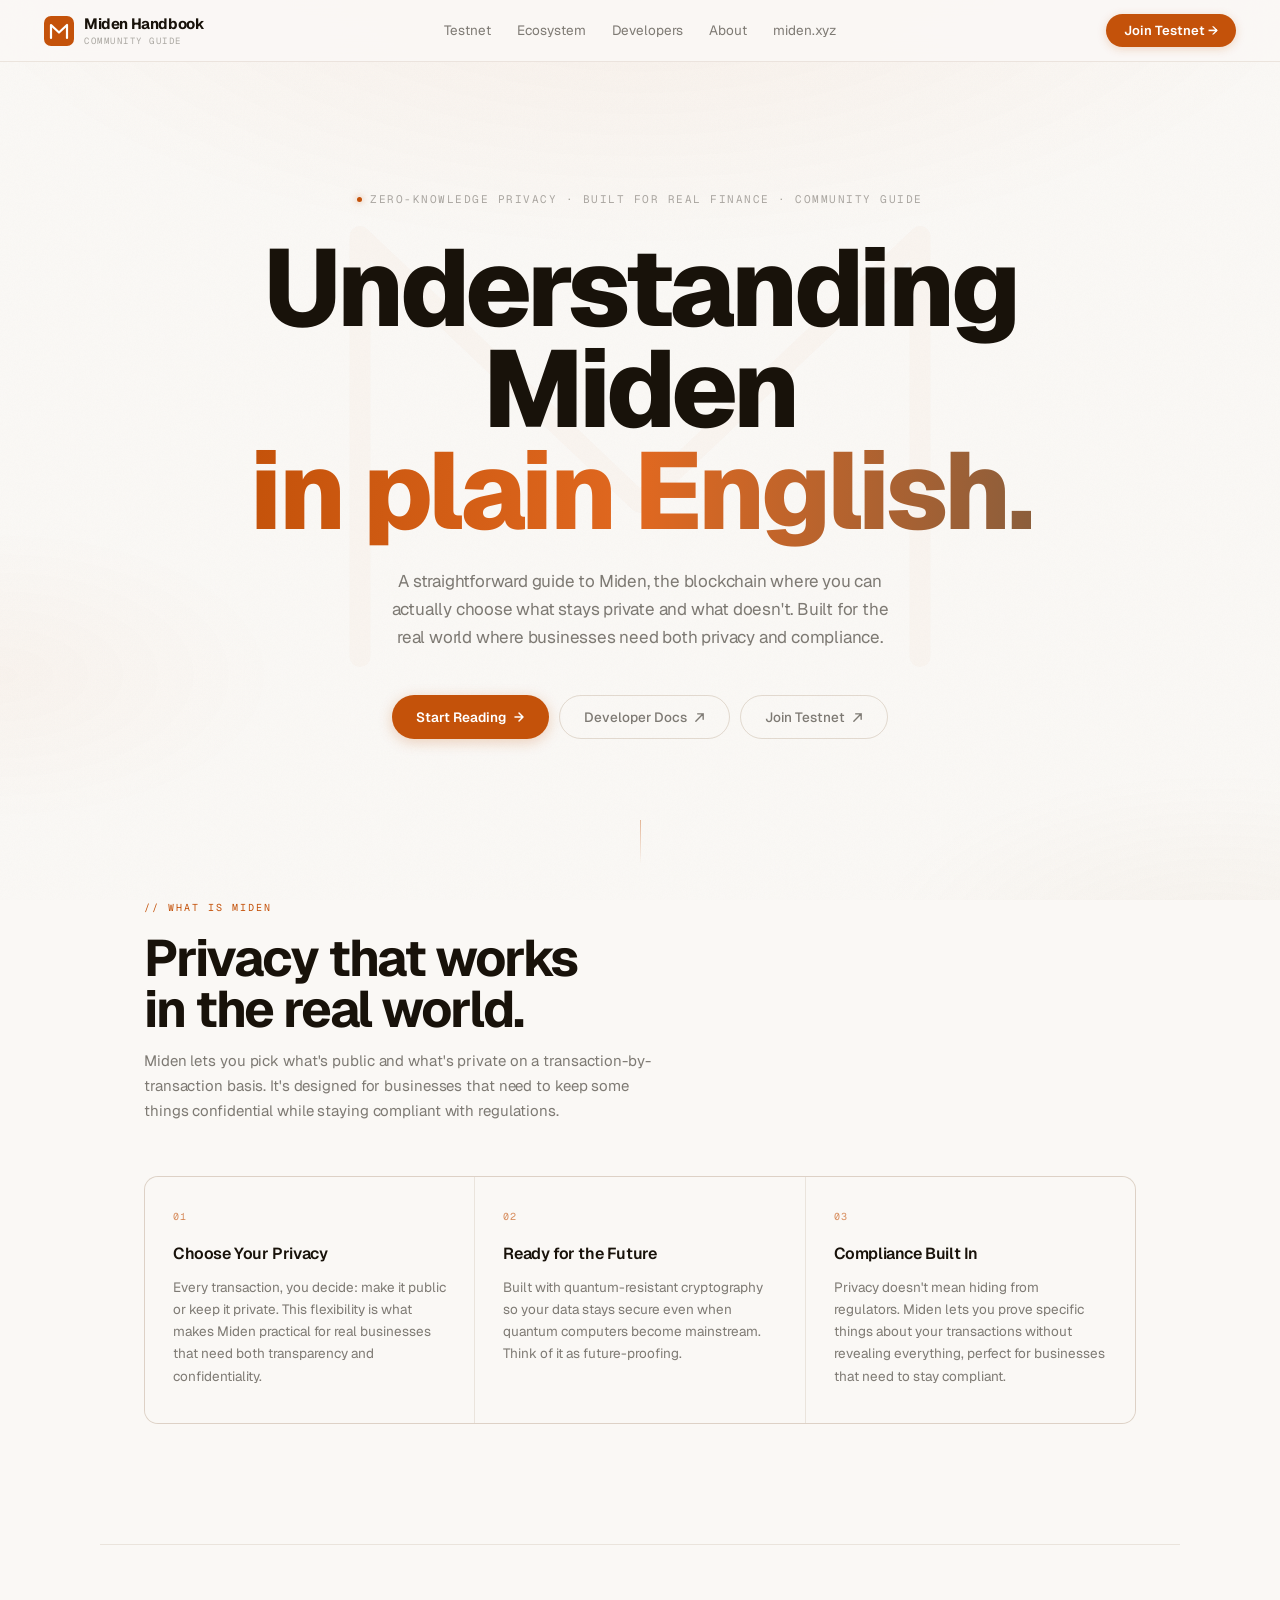
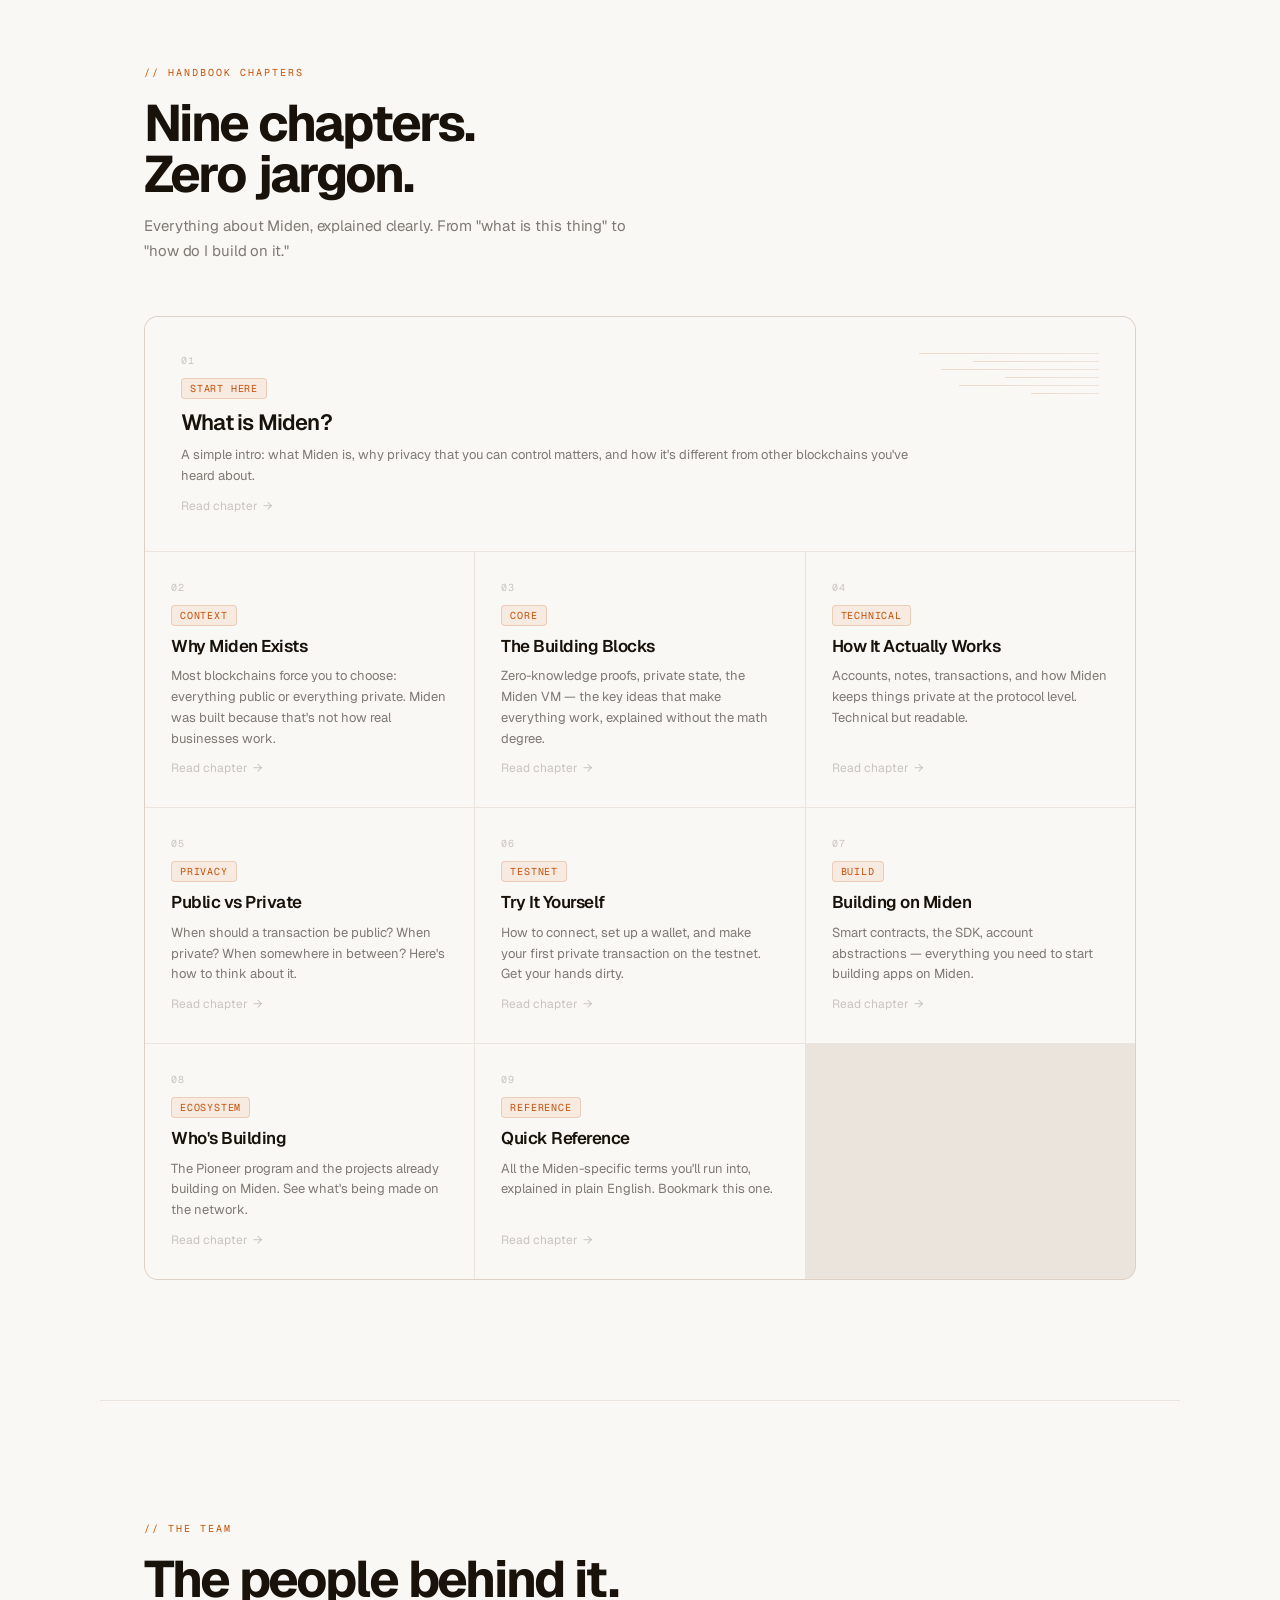
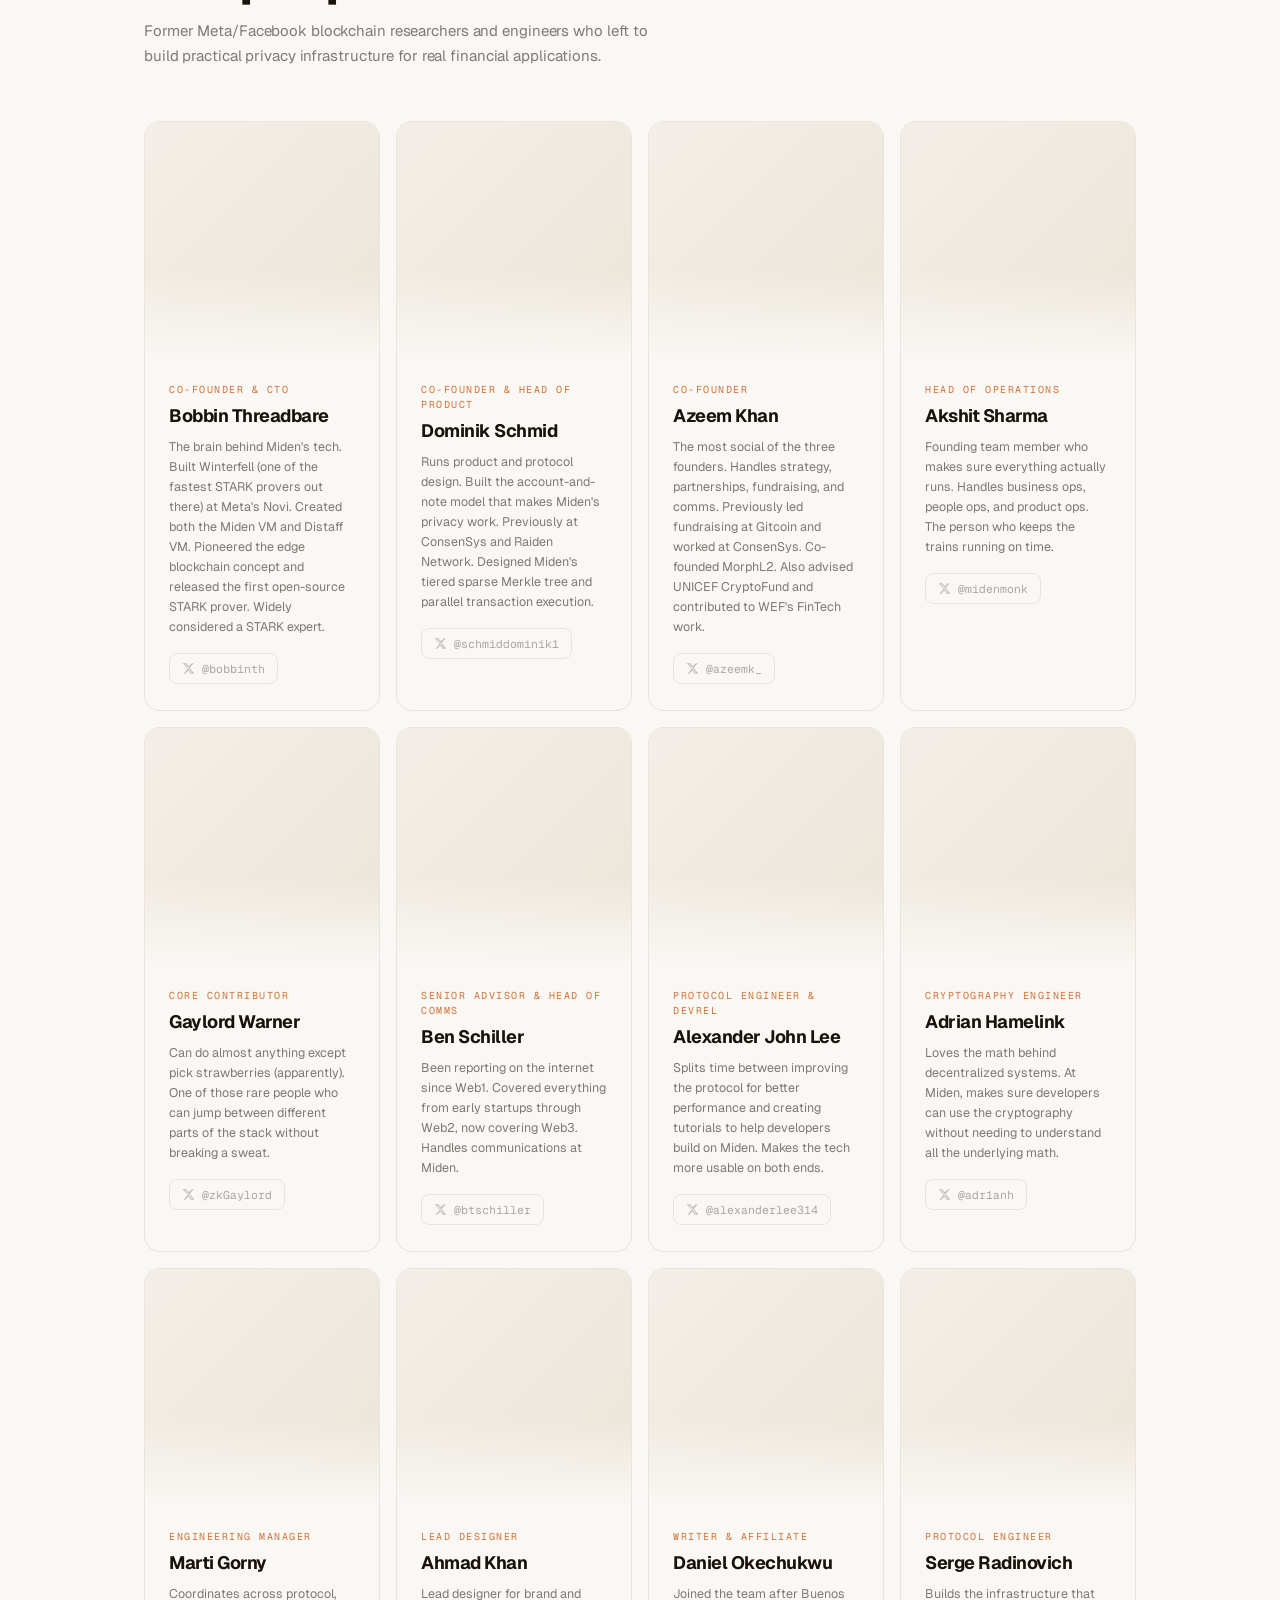
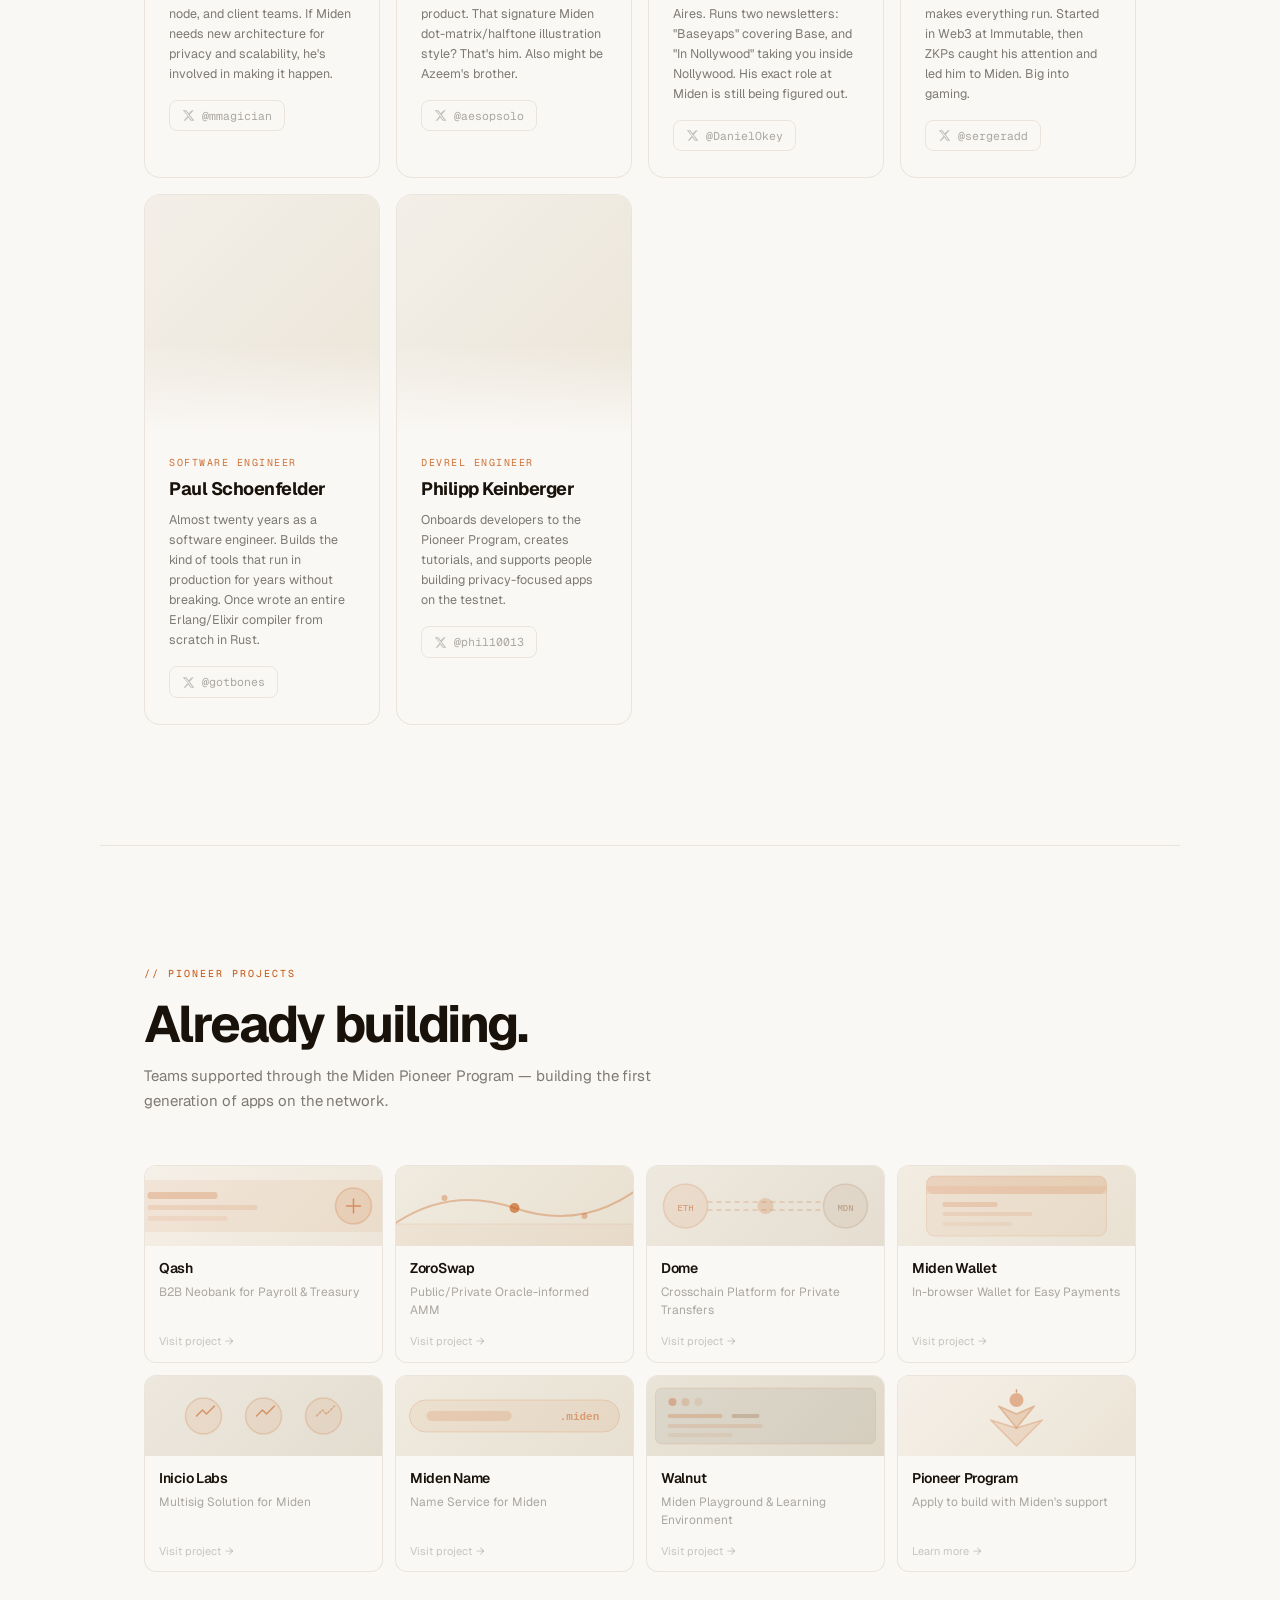
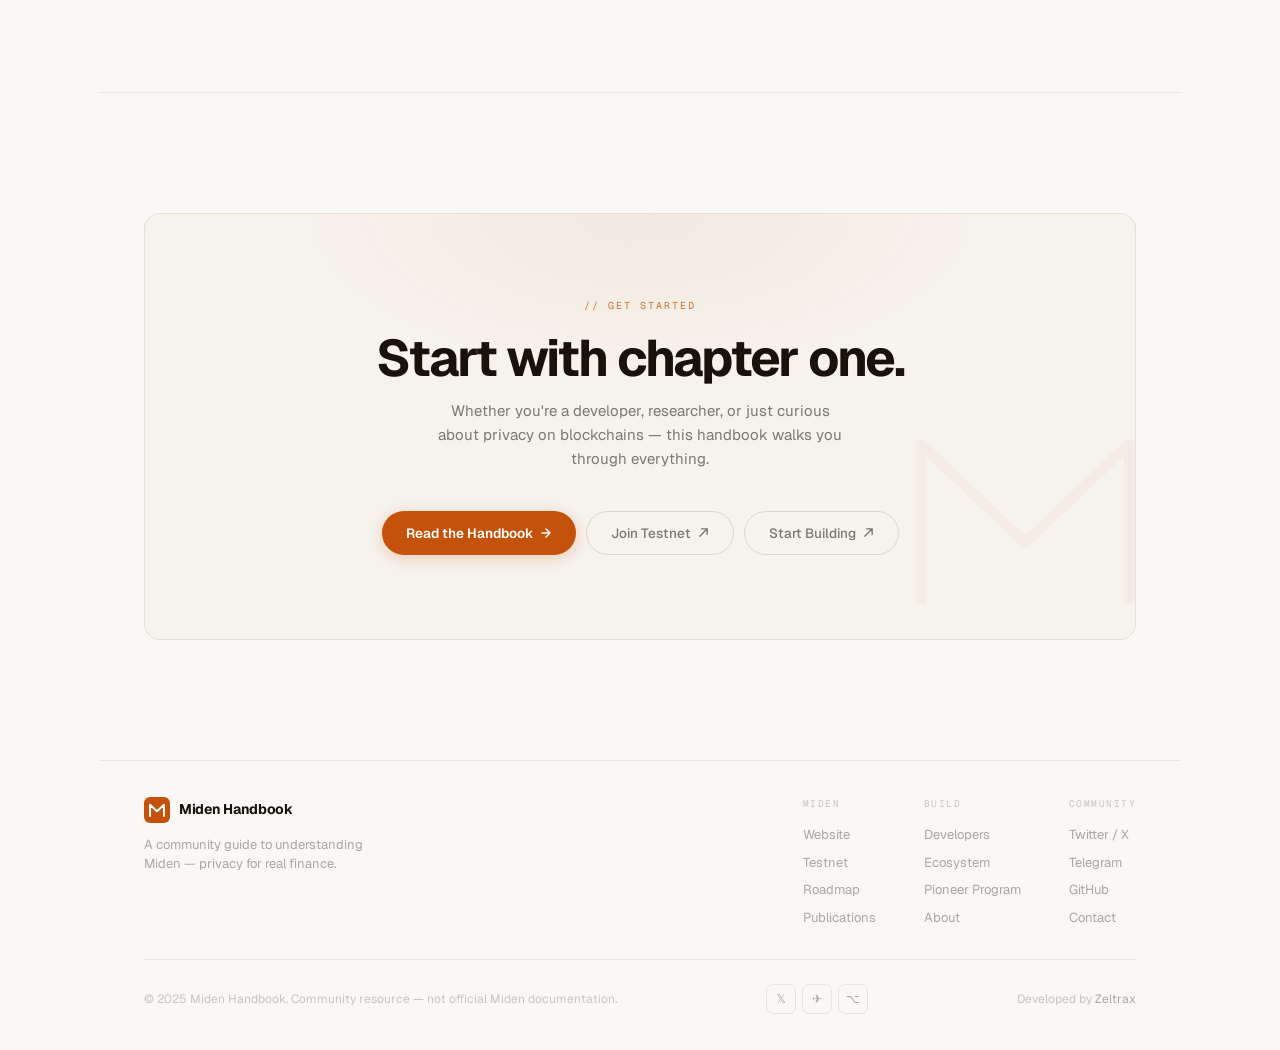
==== commit 705f322e: "Fix broken team member images with error handling" ====
--- a/index.html
+++ b/index.html
@@ -1,32 +1,44 @@
 <!DOCTYPE html>
 <html lang="en">
+
 <head>
   <meta charset="UTF-8" />
   <meta name="viewport" content="width=device-width, initial-scale=1.0" />
   <title>Miden Handbook — Community Guide</title>
-  <link href="https://fonts.googleapis.com/css2?family=Geist:wght@300;400;500;600;700;800;900&family=Geist+Mono:wght@300;400;500&display=swap" rel="stylesheet" />
+  <link
+    href="https://fonts.googleapis.com/css2?family=Geist:wght@300;400;500;600;700;800;900&family=Geist+Mono:wght@300;400;500&display=swap"
+    rel="stylesheet" />
   <style>
     :root {
-      --bg:           #faf8f5;
-      --bg-raised:    #f3efe8;
-      --border:       rgba(130,95,55,0.13);
-      --border-hover: rgba(196,82,10,0.32);
-      --border-mid:   rgba(130,95,55,0.20);
-      --ink:          #18120a;
-      --t2:           rgba(24,18,10,0.55);
-      --t3:           rgba(24,18,10,0.35);
-      --t4:           rgba(24,18,10,0.22);
-      --orange:       #c4520a;
-      --ob:           #e06820;
-      --op:           rgba(196,82,10,0.08);
-      --og:           rgba(196,82,10,0.11);
-      --brown:        #8b5e3c;
-      --bl:           #b8946a;
-      --bp:           rgba(139,94,60,0.07);
-    }
-
-    *, *::before, *::after { box-sizing: border-box; margin: 0; padding: 0; }
-    html { scroll-behavior: smooth; }
+      --bg: #faf8f5;
+      --bg-raised: #f3efe8;
+      --border: rgba(130, 95, 55, 0.13);
+      --border-hover: rgba(196, 82, 10, 0.32);
+      --border-mid: rgba(130, 95, 55, 0.20);
+      --ink: #18120a;
+      --t2: rgba(24, 18, 10, 0.55);
+      --t3: rgba(24, 18, 10, 0.35);
+      --t4: rgba(24, 18, 10, 0.22);
+      --orange: #c4520a;
+      --ob: #e06820;
+      --op: rgba(196, 82, 10, 0.08);
+      --og: rgba(196, 82, 10, 0.11);
+      --brown: #8b5e3c;
+      --bl: #b8946a;
+      --bp: rgba(139, 94, 60, 0.07);
+    }
+
+    *,
+    *::before,
+    *::after {
+      box-sizing: border-box;
+      margin: 0;
+      padding: 0;
+    }
+
+    html {
+      scroll-behavior: smooth;
+    }
 
     body {
       background: var(--bg);
@@ -39,1096 +51,1992 @@
 
     body::before {
       content: '';
-      position: fixed; inset: 0; pointer-events: none; z-index: 0;
+      position: fixed;
+      inset: 0;
+      pointer-events: none;
+      z-index: 0;
       background:
-        radial-gradient(ellipse 90% 55% at 50%  -5%, rgba(196,82,10,.055) 0%, transparent 60%),
-        radial-gradient(ellipse 50% 35% at 95% 105%, rgba(184,148,106,.06) 0%, transparent 55%),
-        radial-gradient(ellipse 40% 30% at 0%   75%, rgba(196,82,10,.03) 0%, transparent 55%);
+        radial-gradient(ellipse 90% 55% at 50% -5%, rgba(196, 82, 10, .055) 0%, transparent 60%),
+        radial-gradient(ellipse 50% 35% at 95% 105%, rgba(184, 148, 106, .06) 0%, transparent 55%),
+        radial-gradient(ellipse 40% 30% at 0% 75%, rgba(196, 82, 10, .03) 0%, transparent 55%);
     }
 
     body::after {
       content: '';
-      position: fixed; inset: 0; pointer-events: none; z-index: 0; opacity: .65;
+      position: fixed;
+      inset: 0;
+      pointer-events: none;
+      z-index: 0;
+      opacity: .65;
       background-image: url("data:image/svg+xml,%3Csvg xmlns='http://www.w3.org/2000/svg' width='280' height='280'%3E%3Cfilter id='n'%3E%3CfeTurbulence type='fractalNoise' baseFrequency='.82' numOctaves='4' stitchTiles='stitch'/%3E%3C/filter%3E%3Crect width='280' height='280' filter='url(%23n)' opacity='.038'/%3E%3C/svg%3E");
     }
 
     /* ── NAV ─────────────────────────────────── */
     nav {
-      position: fixed; top: 0; left: 0; right: 0; z-index: 200;
-      height: 62px; display: flex; align-items: center; justify-content: space-between;
+      position: fixed;
+      top: 0;
+      left: 0;
+      right: 0;
+      z-index: 200;
+      height: 62px;
+      display: flex;
+      align-items: center;
+      justify-content: space-between;
       padding: 0 44px;
-      background: rgba(250,248,245,.9);
+      background: rgba(250, 248, 245, .9);
       backdrop-filter: blur(28px) saturate(1.3);
       border-bottom: 1px solid var(--border);
     }
 
-    .nav-logo { display: flex; align-items: center; gap: 10px; text-decoration: none; }
-    .nav-logo-name { font-size: 15px; font-weight: 700; color: var(--ink); letter-spacing: -.4px; }
-    .nav-logo-sub  { font-family: 'Geist Mono', monospace; font-size: 9px; letter-spacing: 1.5px; text-transform: uppercase; color: var(--t3); display: block; }
+    .nav-logo {
+      display: flex;
+      align-items: center;
+      gap: 10px;
+      text-decoration: none;
+    }
+
+    .nav-logo-name {
+      font-size: 15px;
+      font-weight: 700;
+      color: var(--ink);
+      letter-spacing: -.4px;
+    }
+
+    .nav-logo-sub {
+      font-family: 'Geist Mono', monospace;
+      font-size: 9px;
+      letter-spacing: 1.5px;
+      text-transform: uppercase;
+      color: var(--t3);
+      display: block;
+    }
 
     .nav-links {
-      display: flex; gap: 2px;
-      position: absolute; left: 50%; transform: translateX(-50%);
+      display: flex;
+      gap: 2px;
+      position: absolute;
+      left: 50%;
+      transform: translateX(-50%);
     }
 
     .nav-link {
-      font-size: 13.5px; color: var(--t2); text-decoration: none;
-      padding: 5px 12px; border-radius: 6px;
+      font-size: 13.5px;
+      color: var(--t2);
+      text-decoration: none;
+      padding: 5px 12px;
+      border-radius: 6px;
       transition: color .18s, background .18s;
     }
-    .nav-link:hover { color: var(--ink); background: var(--bp); }
+
+    .nav-link:hover {
+      color: var(--ink);
+      background: var(--bp);
+    }
 
     .nav-cta {
-      font-size: 13px; font-weight: 600; color: #fff; background: var(--orange);
-      text-decoration: none; padding: 7px 18px; border-radius: 100px;
-      box-shadow: 0 2px 10px rgba(196,82,10,.22);
+      font-size: 13px;
+      font-weight: 600;
+      color: #fff;
+      background: var(--orange);
+      text-decoration: none;
+      padding: 7px 18px;
+      border-radius: 100px;
+      box-shadow: 0 2px 10px rgba(196, 82, 10, .22);
       transition: opacity .18s, transform .18s, box-shadow .18s;
     }
-    .nav-cta:hover { opacity: .9; transform: translateY(-1px); box-shadow: 0 5px 18px rgba(196,82,10,.32); }
+
+    .nav-cta:hover {
+      opacity: .9;
+      transform: translateY(-1px);
+      box-shadow: 0 5px 18px rgba(196, 82, 10, .32);
+    }
 
     /* ── HERO ─────────────────────────────────── */
     .hero {
-      position: relative; z-index: 1; min-height: 100vh;
-      display: flex; flex-direction: column; align-items: center; justify-content: center;
-      text-align: center; padding: 150px 40px 120px; overflow: hidden;
+      position: relative;
+      z-index: 1;
+      min-height: 100vh;
+      display: flex;
+      flex-direction: column;
+      align-items: center;
+      justify-content: center;
+      text-align: center;
+      padding: 150px 40px 120px;
+      overflow: hidden;
     }
 
     .hero-wm {
-      position: absolute; top: 50%; left: 50%; transform: translate(-50%,-50%);
-      pointer-events: none; opacity: .025; z-index: 0;
+      position: absolute;
+      top: 50%;
+      left: 50%;
+      transform: translate(-50%, -50%);
+      pointer-events: none;
+      opacity: .025;
+      z-index: 0;
     }
 
     .eyebrow {
-      position: relative; z-index: 1;
-      display: inline-flex; align-items: center; gap: 8px; margin-bottom: 30px;
-      opacity: 0; animation: fadeUp .9s .1s cubic-bezier(.16,1,.3,1) forwards;
+      position: relative;
+      z-index: 1;
+      display: inline-flex;
+      align-items: center;
+      gap: 8px;
+      margin-bottom: 30px;
+      opacity: 0;
+      animation: fadeUp .9s .1s cubic-bezier(.16, 1, .3, 1) forwards;
     }
 
     .eyebrow-dot {
-      width: 5px; height: 5px; border-radius: 50%; background: var(--orange);
-      box-shadow: 0 0 7px rgba(196,82,10,.55);
+      width: 5px;
+      height: 5px;
+      border-radius: 50%;
+      background: var(--orange);
+      box-shadow: 0 0 7px rgba(196, 82, 10, .55);
       animation: breathe 3s ease-in-out infinite;
     }
 
-    @keyframes breathe { 0%,100%{opacity:1;transform:scale(1)} 50%{opacity:.3;transform:scale(.75)} }
+    @keyframes breathe {
+
+      0%,
+      100% {
+        opacity: 1;
+        transform: scale(1)
+      }
+
+      50% {
+        opacity: .3;
+        transform: scale(.75)
+      }
+    }
 
     .eyebrow-txt {
-      font-family: 'Geist Mono', monospace; font-size: 11px; letter-spacing: 1.5px;
-      text-transform: uppercase; color: var(--t3);
+      font-family: 'Geist Mono', monospace;
+      font-size: 11px;
+      letter-spacing: 1.5px;
+      text-transform: uppercase;
+      color: var(--t3);
     }
 
     .hero h1 {
-      position: relative; z-index: 1;
-      font-size: clamp(56px, 8.5vw, 114px); font-weight: 800; line-height: .93;
-      letter-spacing: -4px; color: var(--ink); max-width: 920px; margin-bottom: 26px;
-      opacity: 0; animation: fadeUp 1s .2s cubic-bezier(.16,1,.3,1) forwards;
+      position: relative;
+      z-index: 1;
+      font-size: clamp(56px, 8.5vw, 114px);
+      font-weight: 800;
+      line-height: .93;
+      letter-spacing: -4px;
+      color: var(--ink);
+      max-width: 920px;
+      margin-bottom: 26px;
+      opacity: 0;
+      animation: fadeUp 1s .2s cubic-bezier(.16, 1, .3, 1) forwards;
     }
 
     .grad {
       background: linear-gradient(95deg, var(--orange), var(--ob) 50%, var(--brown));
-      -webkit-background-clip: text; -webkit-text-fill-color: transparent; background-clip: text;
+      -webkit-background-clip: text;
+      -webkit-text-fill-color: transparent;
+      background-clip: text;
     }
 
     .hero-sub {
-      position: relative; z-index: 1;
-      font-size: 17px; color: var(--t2); line-height: 1.65;
-      max-width: 520px; margin-bottom: 44px; letter-spacing: -.2px;
-      opacity: 0; animation: fadeUp 1s .32s cubic-bezier(.16,1,.3,1) forwards;
+      position: relative;
+      z-index: 1;
+      font-size: 17px;
+      color: var(--t2);
+      line-height: 1.65;
+      max-width: 520px;
+      margin-bottom: 44px;
+      letter-spacing: -.2px;
+      opacity: 0;
+      animation: fadeUp 1s .32s cubic-bezier(.16, 1, .3, 1) forwards;
     }
 
     .hero-btns {
-      position: relative; z-index: 1;
-      display: flex; gap: 10px; flex-wrap: wrap; justify-content: center;
-      opacity: 0; animation: fadeUp 1s .44s cubic-bezier(.16,1,.3,1) forwards;
+      position: relative;
+      z-index: 1;
+      display: flex;
+      gap: 10px;
+      flex-wrap: wrap;
+      justify-content: center;
+      opacity: 0;
+      animation: fadeUp 1s .44s cubic-bezier(.16, 1, .3, 1) forwards;
     }
 
     .btn-p {
-      display: inline-flex; align-items: center; gap: 7px;
-      font-size: 13.5px; font-weight: 600; color: #fff; background: var(--orange);
-      text-decoration: none; padding: 11px 24px; border-radius: 100px;
-      box-shadow: 0 3px 14px rgba(196,82,10,.25);
+      display: inline-flex;
+      align-items: center;
+      gap: 7px;
+      font-size: 13.5px;
+      font-weight: 600;
+      color: #fff;
+      background: var(--orange);
+      text-decoration: none;
+      padding: 11px 24px;
+      border-radius: 100px;
+      box-shadow: 0 3px 14px rgba(196, 82, 10, .25);
       transition: opacity .2s, transform .2s, box-shadow .2s;
     }
-    .btn-p:hover { opacity: .9; transform: translateY(-2px); box-shadow: 0 8px 24px rgba(196,82,10,.35); }
+
+    .btn-p:hover {
+      opacity: .9;
+      transform: translateY(-2px);
+      box-shadow: 0 8px 24px rgba(196, 82, 10, .35);
+    }
 
     .btn-g {
-      display: inline-flex; align-items: center; gap: 7px;
-      font-size: 13.5px; font-weight: 500; color: var(--t2);
-      border: 1px solid var(--border-mid); background: transparent;
-      text-decoration: none; padding: 11px 24px; border-radius: 100px;
+      display: inline-flex;
+      align-items: center;
+      gap: 7px;
+      font-size: 13.5px;
+      font-weight: 500;
+      color: var(--t2);
+      border: 1px solid var(--border-mid);
+      background: transparent;
+      text-decoration: none;
+      padding: 11px 24px;
+      border-radius: 100px;
       transition: border-color .2s, color .2s, background .2s, transform .2s;
     }
-    .btn-g:hover { border-color: var(--border-hover); color: var(--orange); background: var(--op); transform: translateY(-2px); }
+
+    .btn-g:hover {
+      border-color: var(--border-hover);
+      color: var(--orange);
+      background: var(--op);
+      transform: translateY(-2px);
+    }
 
     .scroll-hint {
-      position: absolute; bottom: 36px; left: 50%; transform: translateX(-50%);
-      opacity: 0; animation: fadeIn 1.2s 1.1s forwards;
+      position: absolute;
+      bottom: 36px;
+      left: 50%;
+      transform: translateX(-50%);
+      opacity: 0;
+      animation: fadeIn 1.2s 1.1s forwards;
     }
 
     .scroll-line {
-      width: 1px; height: 44px;
-      background: linear-gradient(to bottom, rgba(196,82,10,.4), transparent);
+      width: 1px;
+      height: 44px;
+      background: linear-gradient(to bottom, rgba(196, 82, 10, .4), transparent);
       animation: spulse 2.6s ease-in-out infinite;
     }
 
-    @keyframes spulse { 0%,100%{opacity:.45;transform:scaleY(1)} 50%{opacity:1;transform:scaleY(.5)} }
+    @keyframes spulse {
+
+      0%,
+      100% {
+        opacity: .45;
+        transform: scaleY(1)
+      }
+
+      50% {
+        opacity: 1;
+        transform: scaleY(.5)
+      }
+    }
 
     /* ── LAYOUT UTILS ─────────────────────────── */
-    .wrap { position: relative; z-index: 1; max-width: 1080px; margin: 0 auto; padding: 0 44px 120px; }
-
-    .slabel { font-family: 'Geist Mono', monospace; font-size: 10px; letter-spacing: 2px; text-transform: uppercase; color: var(--orange); display: block; margin-bottom: 18px; opacity: .85; }
-
-    .sh2 { font-size: clamp(30px,4vw,52px); font-weight: 700; letter-spacing: -2px; line-height: 1; color: var(--ink); margin-bottom: 14px; }
-
-    .ssub { font-size: 15px; color: var(--t2); max-width: 520px; line-height: 1.65; margin-bottom: 52px; letter-spacing: -.1px; }
-
-    .divider { display: block; position: relative; z-index: 1; border: none; border-top: 1px solid var(--border); max-width: 1080px; margin: 0 auto 120px; }
+    .wrap {
+      position: relative;
+      z-index: 1;
+      max-width: 1080px;
+      margin: 0 auto;
+      padding: 0 44px 120px;
+    }
+
+    .slabel {
+      font-family: 'Geist Mono', monospace;
+      font-size: 10px;
+      letter-spacing: 2px;
+      text-transform: uppercase;
+      color: var(--orange);
+      display: block;
+      margin-bottom: 18px;
+      opacity: .85;
+    }
+
+    .sh2 {
+      font-size: clamp(30px, 4vw, 52px);
+      font-weight: 700;
+      letter-spacing: -2px;
+      line-height: 1;
+      color: var(--ink);
+      margin-bottom: 14px;
+    }
+
+    .ssub {
+      font-size: 15px;
+      color: var(--t2);
+      max-width: 520px;
+      line-height: 1.65;
+      margin-bottom: 52px;
+      letter-spacing: -.1px;
+    }
+
+    .divider {
+      display: block;
+      position: relative;
+      z-index: 1;
+      border: none;
+      border-top: 1px solid var(--border);
+      max-width: 1080px;
+      margin: 0 auto 120px;
+    }
 
     /* ── PILLARS ──────────────────────────────── */
-    .pillars { display: grid; grid-template-columns: repeat(3,1fr); gap: 1px; background: var(--border); border: 1px solid var(--border); border-radius: 14px; overflow: hidden; }
-
-    .pillar { background: var(--bg); padding: 32px 28px 36px; transition: background .22s; }
-    .pillar:hover { background: var(--bg-raised); }
-    .pillar-n { font-family: 'Geist Mono', monospace; font-size: 10px; letter-spacing: 1px; color: var(--orange); opacity: .65; margin-bottom: 18px; }
-    .pillar-t { font-size: 16px; font-weight: 600; letter-spacing: -.4px; color: var(--ink); margin-bottom: 10px; }
-    .pillar-d { font-size: 13.5px; color: var(--t2); line-height: 1.65; }
+    .pillars {
+      display: grid;
+      grid-template-columns: repeat(3, 1fr);
+      gap: 1px;
+      background: var(--border);
+      border: 1px solid var(--border);
+      border-radius: 14px;
+      overflow: hidden;
+    }
+
+    .pillar {
+      background: var(--bg);
+      padding: 32px 28px 36px;
+      transition: background .22s;
+    }
+
+    .pillar:hover {
+      background: var(--bg-raised);
+    }
+
+    .pillar-n {
+      font-family: 'Geist Mono', monospace;
+      font-size: 10px;
+      letter-spacing: 1px;
+      color: var(--orange);
+      opacity: .65;
+      margin-bottom: 18px;
+    }
+
+    .pillar-t {
+      font-size: 16px;
+      font-weight: 600;
+      letter-spacing: -.4px;
+      color: var(--ink);
+      margin-bottom: 10px;
+    }
+
+    .pillar-d {
+      font-size: 13.5px;
+      color: var(--t2);
+      line-height: 1.65;
+    }
 
     /* ── CHAPTERS ─────────────────────────────── */
-    .ch-grid { display: grid; grid-template-columns: repeat(3,1fr); gap: 1px; background: var(--border); border: 1px solid var(--border); border-radius: 14px; overflow: hidden; }
+    .ch-grid {
+      display: grid;
+      grid-template-columns: repeat(3, 1fr);
+      gap: 1px;
+      background: var(--border);
+      border: 1px solid var(--border);
+      border-radius: 14px;
+      overflow: hidden;
+    }
 
     .ch-card {
-      position: relative; background: var(--bg); padding: 28px 26px 30px;
-      text-decoration: none; color: inherit;
-      display: flex; flex-direction: column; gap: 10px;
-      overflow: hidden; min-height: 200px;
-      transition: background .25s cubic-bezier(.16,1,.3,1);
+      position: relative;
+      background: var(--bg);
+      padding: 28px 26px 30px;
+      text-decoration: none;
+      color: inherit;
+      display: flex;
+      flex-direction: column;
+      gap: 10px;
+      overflow: hidden;
+      min-height: 200px;
+      transition: background .25s cubic-bezier(.16, 1, .3, 1);
     }
 
     .ch-card::after {
-      content: ''; position: absolute; inset: 0;
+      content: '';
+      position: absolute;
+      inset: 0;
       background: radial-gradient(ellipse 100% 70% at 50% -10%, var(--og), transparent 65%);
-      opacity: 0; transition: opacity .3s; pointer-events: none;
-    }
-
-    .ch-card:hover { background: var(--bg-raised); }
-    .ch-card:hover::after { opacity: 1; }
+      opacity: 0;
+      transition: opacity .3s;
+      pointer-events: none;
+    }
+
+    .ch-card:hover {
+      background: var(--bg-raised);
+    }
+
+    .ch-card:hover::after {
+      opacity: 1;
+    }
 
     .ch-featured {
-      grid-column: span 3; flex-direction: row; align-items: flex-start;
-      justify-content: space-between; padding: 36px; min-height: 150px;
-    }
-
-    .ch-fl { flex: 1; display: flex; flex-direction: column; gap: 10px; }
+      grid-column: span 3;
+      flex-direction: row;
+      align-items: flex-start;
+      justify-content: space-between;
+      padding: 36px;
+      min-height: 150px;
+    }
+
+    .ch-fl {
+      flex: 1;
+      display: flex;
+      flex-direction: column;
+      gap: 10px;
+    }
 
     .ch-deco {
-      width: 180px; flex-shrink: 0;
-      display: flex; flex-direction: column; justify-content: center; align-items: flex-end;
-      gap: 7px; opacity: .18; transition: opacity .3s;
-    }
-    .ch-card:hover .ch-deco { opacity: .42; }
-
-    .dbar { height: 1px; border-radius: 1px; background: linear-gradient(90deg, var(--orange), var(--bl)); }
-
-    .cn { font-family: 'Geist Mono', monospace; font-size: 10px; letter-spacing: 1px; color: var(--t4); }
+      width: 180px;
+      flex-shrink: 0;
+      display: flex;
+      flex-direction: column;
+      justify-content: center;
+      align-items: flex-end;
+      gap: 7px;
+      opacity: .18;
+      transition: opacity .3s;
+    }
+
+    .ch-card:hover .ch-deco {
+      opacity: .42;
+    }
+
+    .dbar {
+      height: 1px;
+      border-radius: 1px;
+      background: linear-gradient(90deg, var(--orange), var(--bl));
+    }
+
+    .cn {
+      font-family: 'Geist Mono', monospace;
+      font-size: 10px;
+      letter-spacing: 1px;
+      color: var(--t4);
+    }
 
     .ctag {
-      display: inline-flex; align-items: center; width: fit-content;
-      font-family: 'Geist Mono', monospace; font-size: 10px; letter-spacing: .8px; text-transform: uppercase;
-      padding: 2px 8px; border-radius: 4px;
-      border: 1px solid rgba(196,82,10,.2); color: var(--orange); background: var(--op);
-    }
-
-    .ct { font-size: 17px; font-weight: 600; letter-spacing: -.5px; color: var(--ink); line-height: 1.2; }
-    .ch-featured .ct { font-size: 22px; letter-spacing: -.8px; }
-    .cd { font-size: 13px; line-height: 1.6; color: var(--t2); }
+      display: inline-flex;
+      align-items: center;
+      width: fit-content;
+      font-family: 'Geist Mono', monospace;
+      font-size: 10px;
+      letter-spacing: .8px;
+      text-transform: uppercase;
+      padding: 2px 8px;
+      border-radius: 4px;
+      border: 1px solid rgba(196, 82, 10, .2);
+      color: var(--orange);
+      background: var(--op);
+    }
+
+    .ct {
+      font-size: 17px;
+      font-weight: 600;
+      letter-spacing: -.5px;
+      color: var(--ink);
+      line-height: 1.2;
+    }
+
+    .ch-featured .ct {
+      font-size: 22px;
+      letter-spacing: -.8px;
+    }
+
+    .cd {
+      font-size: 13px;
+      line-height: 1.6;
+      color: var(--t2);
+    }
 
     .carr {
-      margin-top: auto; display: flex; align-items: center; gap: 5px;
-      font-size: 12px; color: var(--t4); transition: color .2s, gap .2s;
-    }
-    .ch-card:hover .carr { color: var(--orange); gap: 9px; }
+      margin-top: auto;
+      display: flex;
+      align-items: center;
+      gap: 5px;
+      font-size: 12px;
+      color: var(--t4);
+      transition: color .2s, gap .2s;
+    }
+
+    .ch-card:hover .carr {
+      color: var(--orange);
+      gap: 9px;
+    }
 
     /* ── TEAM ─────────────────────────────────── */
-    .team-grid { display: grid; grid-template-columns: repeat(4,1fr); gap: 16px; }
+    .team-grid {
+      display: grid;
+      grid-template-columns: repeat(4, 1fr);
+      gap: 16px;
+    }
 
     .team-card {
-      border: 1px solid var(--border); border-radius: 16px;
-      overflow: hidden; background: var(--bg);
-      opacity: 0; transform: translateY(28px) scale(.97);
-      transition: opacity .7s cubic-bezier(.16,1,.3,1), transform .7s cubic-bezier(.16,1,.3,1),
-                  border-color .25s, box-shadow .3s;
-    }
-
-    .team-card.in { opacity: 1; transform: translateY(0) scale(1); }
-    .team-card.in:hover { border-color: var(--border-hover); box-shadow: 0 14px 40px rgba(196,82,10,.11); transform: translateY(-5px) scale(1); }
-
-    .td1 { transition-delay: .05s; }
-    .td2 { transition-delay: .10s; }
-    .td3 { transition-delay: .15s; }
-    .td4 { transition-delay: .20s; }
-    .td5 { transition-delay: .25s; }
-    .td6 { transition-delay: .30s; }
-    .td7 { transition-delay: .35s; }
-    .td8 { transition-delay: .40s; }
-    .td9 { transition-delay: .45s; }
-    .td10 { transition-delay: .50s; }
-    .td11 { transition-delay: .55s; }
-    .td12 { transition-delay: .60s; }
-    .td13 { transition-delay: .65s; }
-    .td14 { transition-delay: .70s; }
-
-    .t-avatar { position: relative; height: 240px; overflow: hidden; background: linear-gradient(135deg, var(--bg-raised), #ebe5d8); }
+      border: 1px solid var(--border);
+      border-radius: 16px;
+      overflow: hidden;
+      background: var(--bg);
+      opacity: 0;
+      transform: translateY(28px) scale(.97);
+      transition: opacity .7s cubic-bezier(.16, 1, .3, 1), transform .7s cubic-bezier(.16, 1, .3, 1),
+        border-color .25s, box-shadow .3s;
+    }
+
+    .team-card.in {
+      opacity: 1;
+      transform: translateY(0) scale(1);
+    }
+
+    .team-card.in:hover {
+      border-color: var(--border-hover);
+      box-shadow: 0 14px 40px rgba(196, 82, 10, .11);
+      transform: translateY(-5px) scale(1);
+    }
+
+    .td1 {
+      transition-delay: .05s;
+    }
+
+    .td2 {
+      transition-delay: .10s;
+    }
+
+    .td3 {
+      transition-delay: .15s;
+    }
+
+    .td4 {
+      transition-delay: .20s;
+    }
+
+    .td5 {
+      transition-delay: .25s;
+    }
+
+    .td6 {
+      transition-delay: .30s;
+    }
+
+    .td7 {
+      transition-delay: .35s;
+    }
+
+    .td8 {
+      transition-delay: .40s;
+    }
+
+    .td9 {
+      transition-delay: .45s;
+    }
+
+    .td10 {
+      transition-delay: .50s;
+    }
+
+    .td11 {
+      transition-delay: .55s;
+    }
+
+    .td12 {
+      transition-delay: .60s;
+    }
+
+    .td13 {
+      transition-delay: .65s;
+    }
+
+    .td14 {
+      transition-delay: .70s;
+    }
+
+    .t-avatar {
+      position: relative;
+      height: 240px;
+      overflow: hidden;
+      background: linear-gradient(135deg, var(--bg-raised), #ebe5d8);
+    }
 
     .t-avatar img {
-      width: 100%; height: 100%; object-fit: cover;
-      transition: transform .5s cubic-bezier(.16,1,.3,1);
-    }
-    .team-card:hover .t-avatar img { transform: scale(1.05); }
+      width: 100%;
+      height: 100%;
+      object-fit: cover;
+      transition: transform .5s cubic-bezier(.16, 1, .3, 1);
+    }
+
+    .team-card:hover .t-avatar img {
+      transform: scale(1.05);
+    }
+
+    /* Fallback for broken images */
+    .t-avatar img[src]:not([src=""]) {
+      display: block;
+    }
+
 
     .t-fade {
-      position: absolute; bottom: 0; left: 0; right: 0; height: 90px;
+      position: absolute;
+      bottom: 0;
+      left: 0;
+      right: 0;
+      height: 90px;
       background: linear-gradient(to top, var(--bg), transparent);
       pointer-events: none;
     }
 
-    .t-body { padding: 20px 24px 26px; }
+    .t-body {
+      padding: 20px 24px 26px;
+    }
 
     .t-role {
-      font-family: 'Geist Mono', monospace; font-size: 10px; letter-spacing: 1.5px;
-      text-transform: uppercase; color: var(--orange); margin-bottom: 5px; opacity: .8;
-    }
-
-    .t-name { font-size: 18px; font-weight: 700; letter-spacing: -.5px; color: var(--ink); margin-bottom: 8px; }
-
-    .t-bio { font-size: 12.5px; line-height: 1.6; color: var(--t2); margin-bottom: 16px; }
+      font-family: 'Geist Mono', monospace;
+      font-size: 10px;
+      letter-spacing: 1.5px;
+      text-transform: uppercase;
+      color: var(--orange);
+      margin-bottom: 5px;
+      opacity: .8;
+    }
+
+    .t-name {
+      font-size: 18px;
+      font-weight: 700;
+      letter-spacing: -.5px;
+      color: var(--ink);
+      margin-bottom: 8px;
+    }
+
+    .t-bio {
+      font-size: 12.5px;
+      line-height: 1.6;
+      color: var(--t2);
+      margin-bottom: 16px;
+    }
 
     .t-handle {
-      display: inline-flex; align-items: center; gap: 7px;
-      font-family: 'Geist Mono', monospace; font-size: 11.5px;
-      color: var(--t3); text-decoration: none;
-      padding: 6px 12px; border-radius: 8px; border: 1px solid var(--border);
+      display: inline-flex;
+      align-items: center;
+      gap: 7px;
+      font-family: 'Geist Mono', monospace;
+      font-size: 11.5px;
+      color: var(--t3);
+      text-decoration: none;
+      padding: 6px 12px;
+      border-radius: 8px;
+      border: 1px solid var(--border);
       transition: color .18s, border-color .18s, background .18s;
     }
-    .t-handle:hover { color: var(--orange); border-color: var(--border-hover); background: var(--op); }
-
-    .xi { width: 13px; height: 13px; flex-shrink: 0; opacity: .7; }
+
+    .t-handle:hover {
+      color: var(--orange);
+      border-color: var(--border-hover);
+      background: var(--op);
+    }
+
+    .xi {
+      width: 13px;
+      height: 13px;
+      flex-shrink: 0;
+      opacity: .7;
+    }
 
     /* ── ECOSYSTEM CARDS ──────────────────────── */
-    .eco-grid { display: grid; grid-template-columns: repeat(4,1fr); gap: 12px; }
+    .eco-grid {
+      display: grid;
+      grid-template-columns: repeat(4, 1fr);
+      gap: 12px;
+    }
 
     .eco-card {
-      border: 1px solid var(--border); border-radius: 12px; overflow: hidden;
-      background: var(--bg); text-decoration: none; color: inherit;
-      display: flex; flex-direction: column;
-      opacity: 0; transform: translateY(20px) scale(.97);
+      border: 1px solid var(--border);
+      border-radius: 12px;
+      overflow: hidden;
+      background: var(--bg);
+      text-decoration: none;
+      color: inherit;
+      display: flex;
+      flex-direction: column;
+      opacity: 0;
+      transform: translateY(20px) scale(.97);
     }
 
     .eco-card.in {
-      opacity: 1; transform: translateY(0) scale(1);
-      transition: opacity .6s cubic-bezier(.16,1,.3,1), transform .6s cubic-bezier(.16,1,.3,1),
-                  border-color .25s, box-shadow .3s;
-    }
-
-    .eco-card.in:hover { border-color: var(--border-hover); box-shadow: 0 8px 28px rgba(196,82,10,.11); transform: translateY(-4px); }
-
-    .e1{transition-delay:.04s} .e2{transition-delay:.10s} .e3{transition-delay:.16s} .e4{transition-delay:.22s}
-    .e5{transition-delay:.28s} .e6{transition-delay:.34s} .e7{transition-delay:.40s} .e8{transition-delay:.46s}
+      opacity: 1;
+      transform: translateY(0) scale(1);
+      transition: opacity .6s cubic-bezier(.16, 1, .3, 1), transform .6s cubic-bezier(.16, 1, .3, 1),
+        border-color .25s, box-shadow .3s;
+    }
+
+    .eco-card.in:hover {
+      border-color: var(--border-hover);
+      box-shadow: 0 8px 28px rgba(196, 82, 10, .11);
+      transform: translateY(-4px);
+    }
+
+    .e1 {
+      transition-delay: .04s
+    }
+
+    .e2 {
+      transition-delay: .10s
+    }
+
+    .e3 {
+      transition-delay: .16s
+    }
+
+    .e4 {
+      transition-delay: .22s
+    }
+
+    .e5 {
+      transition-delay: .28s
+    }
+
+    .e6 {
+      transition-delay: .34s
+    }
+
+    .e7 {
+      transition-delay: .40s
+    }
+
+    .e8 {
+      transition-delay: .46s
+    }
 
     .eco-vis {
-      height: 80px; position: relative; overflow: hidden;
-      transition: transform .4s cubic-bezier(.16,1,.3,1);
-    }
-    .eco-card:hover .eco-vis { transform: scale(1.06); }
+      height: 80px;
+      position: relative;
+      overflow: hidden;
+      transition: transform .4s cubic-bezier(.16, 1, .3, 1);
+    }
+
+    .eco-card:hover .eco-vis {
+      transform: scale(1.06);
+    }
 
     .eco-logo-wrap {
-      position: absolute; bottom: 10px; left: 12px;
-      display: flex; align-items: center; gap: 7px;
+      position: absolute;
+      bottom: 10px;
+      left: 12px;
+      display: flex;
+      align-items: center;
+      gap: 7px;
     }
 
     .eco-fav {
-      width: 26px; height: 26px; border-radius: 6px;
-      object-fit: contain; background: #fff;
-      box-shadow: 0 1px 6px rgba(0,0,0,.12);
-    }
-
-    .eco-body { padding: 12px 14px 14px; display: flex; flex-direction: column; gap: 4px; flex: 1; }
-
-    .eco-name { font-size: 14px; font-weight: 600; letter-spacing: -.3px; color: var(--ink); }
-    .eco-desc { font-size: 12px; color: var(--t3); line-height: 1.5; }
+      width: 26px;
+      height: 26px;
+      border-radius: 6px;
+      object-fit: contain;
+      background: #fff;
+      box-shadow: 0 1px 6px rgba(0, 0, 0, .12);
+    }
+
+    .eco-body {
+      padding: 12px 14px 14px;
+      display: flex;
+      flex-direction: column;
+      gap: 4px;
+      flex: 1;
+    }
+
+    .eco-name {
+      font-size: 14px;
+      font-weight: 600;
+      letter-spacing: -.3px;
+      color: var(--ink);
+    }
+
+    .eco-desc {
+      font-size: 12px;
+      color: var(--t3);
+      line-height: 1.5;
+    }
 
     .eco-foot {
       padding: 0 14px 12px;
-      display: flex; align-items: center; gap: 4px;
-      font-size: 11px; color: var(--t4);
+      display: flex;
+      align-items: center;
+      gap: 4px;
+      font-size: 11px;
+      color: var(--t4);
       transition: color .2s, gap .2s;
     }
-    .eco-card:hover .eco-foot { color: var(--orange); gap: 7px; }
+
+    .eco-card:hover .eco-foot {
+      color: var(--orange);
+      gap: 7px;
+    }
 
     /* ── CTA ──────────────────────────────────── */
     .cta-box {
-      position: relative; border: 1px solid var(--border); border-radius: 16px;
-      padding: 84px 48px; text-align: center; overflow: hidden; background: rgba(174,134,90,.05);
+      position: relative;
+      border: 1px solid var(--border);
+      border-radius: 16px;
+      padding: 84px 48px;
+      text-align: center;
+      overflow: hidden;
+      background: rgba(174, 134, 90, .05);
     }
 
     .cta-box::before {
-      content: ''; position: absolute; top: -1px; left: 5%; right: 5%; height: 1px;
-      background: linear-gradient(90deg, transparent, rgba(196,82,10,.38), rgba(224,104,32,.5), rgba(196,82,10,.38), transparent);
+      content: '';
+      position: absolute;
+      top: -1px;
+      left: 5%;
+      right: 5%;
+      height: 1px;
+      background: linear-gradient(90deg, transparent, rgba(196, 82, 10, .38), rgba(224, 104, 32, .5), rgba(196, 82, 10, .38), transparent);
     }
 
     .cta-box::after {
-      content: ''; position: absolute; top: 0; left: 15%; right: 15%; height: 160px;
-      background: radial-gradient(ellipse at top, rgba(196,82,10,.06), transparent 70%);
+      content: '';
+      position: absolute;
+      top: 0;
+      left: 15%;
+      right: 15%;
+      height: 160px;
+      background: radial-gradient(ellipse at top, rgba(196, 82, 10, .06), transparent 70%);
       pointer-events: none;
     }
 
-    .cta-wm { position: absolute; bottom: -20px; right: -20px; opacity: .04; pointer-events: none; }
-
-    .cta-lbl { font-family: 'Geist Mono', monospace; font-size: 10px; letter-spacing: 2px; text-transform: uppercase; color: var(--orange); margin-bottom: 20px; opacity: .8; }
-    .cta-h2  { font-size: clamp(28px,4vw,52px); font-weight: 700; letter-spacing: -2px; color: var(--ink); margin-bottom: 14px; line-height: 1; }
-    .cta-sub { font-size: 15px; color: var(--t2); max-width: 420px; margin: 0 auto 40px; line-height: 1.6; }
-    .cta-btns { display: flex; justify-content: center; gap: 10px; flex-wrap: wrap; }
+    .cta-wm {
+      position: absolute;
+      bottom: -20px;
+      right: -20px;
+      opacity: .04;
+      pointer-events: none;
+    }
+
+    .cta-lbl {
+      font-family: 'Geist Mono', monospace;
+      font-size: 10px;
+      letter-spacing: 2px;
+      text-transform: uppercase;
+      color: var(--orange);
+      margin-bottom: 20px;
+      opacity: .8;
+    }
+
+    .cta-h2 {
+      font-size: clamp(28px, 4vw, 52px);
+      font-weight: 700;
+      letter-spacing: -2px;
+      color: var(--ink);
+      margin-bottom: 14px;
+      line-height: 1;
+    }
+
+    .cta-sub {
+      font-size: 15px;
+      color: var(--t2);
+      max-width: 420px;
+      margin: 0 auto 40px;
+      line-height: 1.6;
+    }
+
+    .cta-btns {
+      display: flex;
+      justify-content: center;
+      gap: 10px;
+      flex-wrap: wrap;
+    }
 
     /* ── FOOTER ───────────────────────────────── */
     footer {
-      position: relative; z-index: 1;
-      border-top: 1px solid var(--border); padding: 36px 44px;
-      max-width: 1080px; margin: 0 auto;
-    }
-
-    .foot-top { display: flex; align-items: flex-start; justify-content: space-between; flex-wrap: wrap; gap: 28px; margin-bottom: 32px; }
-
-    .foot-brand { display: flex; flex-direction: column; gap: 8px; }
-    .foot-tag { font-size: 13px; color: var(--t3); max-width: 220px; line-height: 1.5; margin-top: 4px; }
-
-    .foot-cols { display: flex; gap: 48px; flex-wrap: wrap; }
-    .foot-col  { display: flex; flex-direction: column; gap: 8px; }
+      position: relative;
+      z-index: 1;
+      border-top: 1px solid var(--border);
+      padding: 36px 44px;
+      max-width: 1080px;
+      margin: 0 auto;
+    }
+
+    .foot-top {
+      display: flex;
+      align-items: flex-start;
+      justify-content: space-between;
+      flex-wrap: wrap;
+      gap: 28px;
+      margin-bottom: 32px;
+    }
+
+    .foot-brand {
+      display: flex;
+      flex-direction: column;
+      gap: 8px;
+    }
+
+    .foot-tag {
+      font-size: 13px;
+      color: var(--t3);
+      max-width: 220px;
+      line-height: 1.5;
+      margin-top: 4px;
+    }
+
+    .foot-cols {
+      display: flex;
+      gap: 48px;
+      flex-wrap: wrap;
+    }
+
+    .foot-col {
+      display: flex;
+      flex-direction: column;
+      gap: 8px;
+    }
 
     .foot-col-lbl {
-      font-family: 'Geist Mono', monospace; font-size: 9.5px; letter-spacing: 1.5px;
-      text-transform: uppercase; color: var(--t4); margin-bottom: 6px; display: block;
-    }
-
-    .foot-link { font-size: 13px; color: var(--t3); text-decoration: none; transition: color .18s; }
-    .foot-link:hover { color: var(--orange); }
+      font-family: 'Geist Mono', monospace;
+      font-size: 9.5px;
+      letter-spacing: 1.5px;
+      text-transform: uppercase;
+      color: var(--t4);
+      margin-bottom: 6px;
+      display: block;
+    }
+
+    .foot-link {
+      font-size: 13px;
+      color: var(--t3);
+      text-decoration: none;
+      transition: color .18s;
+    }
+
+    .foot-link:hover {
+      color: var(--orange);
+    }
 
     .foot-btm {
-      display: flex; align-items: center; justify-content: space-between;
-      flex-wrap: wrap; gap: 10px; padding-top: 24px; border-top: 1px solid var(--border);
-    }
-
-    .foot-copy   { font-size: 12px; color: var(--t4); }
-    .foot-credit { font-size: 12px; color: var(--t4); }
-    .foot-credit a { color: var(--t3); text-decoration: none; transition: color .18s; }
-    .foot-credit a:hover { color: var(--orange); }
-
-    .socials { display: flex; gap: 6px; }
+      display: flex;
+      align-items: center;
+      justify-content: space-between;
+      flex-wrap: wrap;
+      gap: 10px;
+      padding-top: 24px;
+      border-top: 1px solid var(--border);
+    }
+
+    .foot-copy {
+      font-size: 12px;
+      color: var(--t4);
+    }
+
+    .foot-credit {
+      font-size: 12px;
+      color: var(--t4);
+    }
+
+    .foot-credit a {
+      color: var(--t3);
+      text-decoration: none;
+      transition: color .18s;
+    }
+
+    .foot-credit a:hover {
+      color: var(--orange);
+    }
+
+    .socials {
+      display: flex;
+      gap: 6px;
+    }
 
     .soc {
-      display: inline-flex; align-items: center; justify-content: center;
-      width: 30px; height: 30px; border-radius: 7px;
-      border: 1px solid var(--border); color: var(--t3); text-decoration: none;
-      font-size: 12px; font-weight: 500;
+      display: inline-flex;
+      align-items: center;
+      justify-content: center;
+      width: 30px;
+      height: 30px;
+      border-radius: 7px;
+      border: 1px solid var(--border);
+      color: var(--t3);
+      text-decoration: none;
+      font-size: 12px;
+      font-weight: 500;
       transition: color .18s, border-color .18s, background .18s;
     }
-    .soc:hover { color: var(--orange); border-color: var(--border-hover); background: var(--op); }
+
+    .soc:hover {
+      color: var(--orange);
+      border-color: var(--border-hover);
+      background: var(--op);
+    }
 
     /* ── ANIMATIONS ───────────────────────────── */
-    @keyframes fadeUp { from{opacity:0;transform:translateY(22px)} to{opacity:1;transform:translateY(0)} }
-    @keyframes fadeIn { from{opacity:0} to{opacity:1} }
+    @keyframes fadeUp {
+      from {
+        opacity: 0;
+        transform: translateY(22px)
+      }
+
+      to {
+        opacity: 1;
+        transform: translateY(0)
+      }
+    }
+
+    @keyframes fadeIn {
+      from {
+        opacity: 0
+      }
+
+      to {
+        opacity: 1
+      }
+    }
 
     .rv {
-      opacity: 0; transform: translateY(18px);
-      transition: opacity .85s cubic-bezier(.16,1,.3,1), transform .85s cubic-bezier(.16,1,.3,1);
-    }
-    .rv.in { opacity: 1; transform: translateY(0); }
-
-    .d1{transition-delay:.05s} .d2{transition-delay:.13s} .d3{transition-delay:.21s} .d4{transition-delay:.29s}
+      opacity: 0;
+      transform: translateY(18px);
+      transition: opacity .85s cubic-bezier(.16, 1, .3, 1), transform .85s cubic-bezier(.16, 1, .3, 1);
+    }
+
+    .rv.in {
+      opacity: 1;
+      transform: translateY(0);
+    }
+
+    .d1 {
+      transition-delay: .05s
+    }
+
+    .d2 {
+      transition-delay: .13s
+    }
+
+    .d3 {
+      transition-delay: .21s
+    }
+
+    .d4 {
+      transition-delay: .29s
+    }
 
     /* ── RESPONSIVE ───────────────────────────── */
     @media (max-width: 960px) {
-      nav { padding: 0 20px; }
-      .nav-links { display: none; }
-      .hero, .wrap { padding-left: 20px; padding-right: 20px; }
-      .hero h1 { letter-spacing: -2.5px; }
-      .pillars, .ch-grid { grid-template-columns: 1fr; }
-      .ch-featured { grid-column: span 1; flex-direction: column; }
-      .ch-deco { display: none; }
-      .team-grid { grid-template-columns: repeat(2,1fr); }
-      .eco-grid { grid-template-columns: repeat(2,1fr); }
-      .cta-box { padding: 52px 24px; }
-      footer { padding: 28px 20px; }
-      .divider { margin-left: 20px; margin-right: 20px; }
-      .foot-cols { gap: 24px; }
+      nav {
+        padding: 0 20px;
+      }
+
+      .nav-links {
+        display: none;
+      }
+
+      .hero,
+      .wrap {
+        padding-left: 20px;
+        padding-right: 20px;
+      }
+
+      .hero h1 {
+        letter-spacing: -2.5px;
+      }
+
+      .pillars,
+      .ch-grid {
+        grid-template-columns: 1fr;
+      }
+
+      .ch-featured {
+        grid-column: span 1;
+        flex-direction: column;
+      }
+
+      .ch-deco {
+        display: none;
+      }
+
+      .team-grid {
+        grid-template-columns: repeat(2, 1fr);
+      }
+
+      .eco-grid {
+        grid-template-columns: repeat(2, 1fr);
+      }
+
+      .cta-box {
+        padding: 52px 24px;
+      }
+
+      footer {
+        padding: 28px 20px;
+      }
+
+      .divider {
+        margin-left: 20px;
+        margin-right: 20px;
+      }
+
+      .foot-cols {
+        gap: 24px;
+      }
     }
 
     @media (max-width: 560px) {
-      .team-grid { grid-template-columns: 1fr; }
-      .eco-grid { grid-template-columns: 1fr; }
-      .hero h1 { letter-spacing: -2px; font-size: clamp(44px,12vw,72px); }
+      .team-grid {
+        grid-template-columns: 1fr;
+      }
+
+      .eco-grid {
+        grid-template-columns: 1fr;
+      }
+
+      .hero h1 {
+        letter-spacing: -2px;
+        font-size: clamp(44px, 12vw, 72px);
+      }
     }
   </style>
 </head>
+
 <body>
 
-<!-- ══ NAV ══════════════════════════════════════ -->
-<nav>
-  <a href="#" class="nav-logo">
-    <svg width="30" height="30" viewBox="0 0 30 30" fill="none">
-      <rect width="30" height="30" rx="7" fill="#c4520a"/>
-      <path d="M7 22V9L15 16.5L23 9V22" stroke="white" stroke-width="2.2" stroke-linecap="round" stroke-linejoin="round"/>
-    </svg>
-    <div>
-      <div class="nav-logo-name">Miden Handbook</div>
-      <span class="nav-logo-sub">Community Guide</span>
+  <!-- ══ NAV ══════════════════════════════════════ -->
+  <nav>
+    <a href="#" class="nav-logo">
+      <svg width="30" height="30" viewBox="0 0 30 30" fill="none">
+        <rect width="30" height="30" rx="7" fill="#c4520a" />
+        <path d="M7 22V9L15 16.5L23 9V22" stroke="white" stroke-width="2.2" stroke-linecap="round"
+          stroke-linejoin="round" />
+      </svg>
+      <div>
+        <div class="nav-logo-name">Miden Handbook</div>
+        <span class="nav-logo-sub">Community Guide</span>
+      </div>
+    </a>
+
+    <div class="nav-links">
+      <a href="https://miden.xyz/testnet" class="nav-link">Testnet</a>
+      <a href="https://miden.xyz/ecosystem" class="nav-link">Ecosystem</a>
+      <a href="https://miden.xyz/developers" class="nav-link">Developers</a>
+      <a href="https://miden.xyz/about" class="nav-link">About</a>
+      <a href="https://miden.xyz" class="nav-link">miden.xyz</a>
     </div>
-  </a>
-
-  <div class="nav-links">
-    <a href="https://miden.xyz/testnet"    class="nav-link">Testnet</a>
-    <a href="https://miden.xyz/ecosystem"  class="nav-link">Ecosystem</a>
-    <a href="https://miden.xyz/developers" class="nav-link">Developers</a>
-    <a href="https://miden.xyz/about"      class="nav-link">About</a>
-    <a href="https://miden.xyz"            class="nav-link">miden.xyz</a>
-  </div>
-
-  <a href="https://miden.xyz/testnet" class="nav-cta">Join Testnet →</a>
-</nav>
-
-
-<!-- ══ HERO ═════════════════════════════════════ -->
-<section class="hero">
-  <div class="hero-wm">
-    <svg width="700" height="700" viewBox="0 0 100 100" fill="none">
-      <path d="M10 80V20L50 58L90 20V80" stroke="#c4520a" stroke-width="3" stroke-linecap="round" stroke-linejoin="round"/>
-    </svg>
-  </div>
-
-  <div class="eyebrow">
-    <span class="eyebrow-dot"></span>
-    <span class="eyebrow-txt">Zero-Knowledge Privacy · Built for Real Finance · Community Guide</span>
-  </div>
-
-  <h1>Understanding Miden<br /><span class="grad">in plain English.</span></h1>
-
-  <p class="hero-sub">A straightforward guide to Miden, the blockchain where you can actually choose what stays private and what doesn't. Built for the real world where businesses need both privacy and compliance.</p>
-
-  <div class="hero-btns">
-    <a href="#chapters" class="btn-p">
-      Start Reading
-      <svg width="12" height="12" viewBox="0 0 12 12" fill="none"><path d="M2 6h8M6 2l4 4-4 4" stroke="currentColor" stroke-width="1.5" stroke-linecap="round" stroke-linejoin="round"/></svg>
-    </a>
-    <a href="https://miden.xyz/developers" class="btn-g">
-      Developer Docs
-      <svg width="11" height="11" viewBox="0 0 12 12" fill="none"><path d="M2 10L10 2M10 2H4M10 2v6" stroke="currentColor" stroke-width="1.5" stroke-linecap="round" stroke-linejoin="round"/></svg>
-    </a>
-    <a href="https://miden.xyz/testnet" class="btn-g">
-      Join Testnet
-      <svg width="11" height="11" viewBox="0 0 12 12" fill="none"><path d="M2 10L10 2M10 2H4M10 2v6" stroke="currentColor" stroke-width="1.5" stroke-linecap="round" stroke-linejoin="round"/></svg>
-    </a>
-  </div>
-
-  <div class="scroll-hint"><div class="scroll-line"></div></div>
-</section>
-
-
-<!-- ══ WHAT IS MIDEN ═════════════════════════════ -->
-<div class="wrap">
-  <span class="slabel rv d1">// What is Miden</span>
-  <h2 class="sh2 rv d2">Privacy that works<br />in the real world.</h2>
-  <p class="ssub rv d3">Miden lets you pick what's public and what's private on a transaction-by-transaction basis. It's designed for businesses that need to keep some things confidential while staying compliant with regulations.</p>
-
-  <div class="pillars rv d3">
-    <div class="pillar">
-      <div class="pillar-n">01</div>
-      <div class="pillar-t">Choose Your Privacy</div>
-      <div class="pillar-d">Every transaction, you decide: make it public or keep it private. This flexibility is what makes Miden practical for real businesses that need both transparency and confidentiality.</div>
-    </div>
-    <div class="pillar">
-      <div class="pillar-n">02</div>
-      <div class="pillar-t">Ready for the Future</div>
-      <div class="pillar-d">Built with quantum-resistant cryptography so your data stays secure even when quantum computers become mainstream. Think of it as future-proofing.</div>
-    </div>
-    <div class="pillar">
-      <div class="pillar-n">03</div>
-      <div class="pillar-t">Compliance Built In</div>
-      <div class="pillar-d">Privacy doesn't mean hiding from regulators. Miden lets you prove specific things about your transactions without revealing everything, perfect for businesses that need to stay compliant.</div>
-    </div>
-  </div>
-</div>
-
-<hr class="divider rv" />
-
-
-<!-- ══ CHAPTERS ══════════════════════════════════ -->
-<div class="wrap" id="chapters">
-  <span class="slabel rv d1">// Handbook Chapters</span>
-  <h2 class="sh2 rv d2">Nine chapters.<br />Zero jargon.</h2>
-  <p class="ssub rv d3">Everything about Miden, explained clearly. From "what is this thing" to "how do I build on it."</p>
-
-  <div class="ch-grid rv d2">
-
-    <a href="https://miden.xyz/" class="ch-card ch-featured">
-      <div class="ch-fl">
-        <span class="cn">01</span>
-        <span class="ctag">Start Here</span>
-        <div class="ct">What is Miden?</div>
-        <div class="cd">A simple intro: what Miden is, why privacy that you can control matters, and how it's different from other blockchains you've heard about.</div>
-        <div class="carr">Read chapter <span>→</span></div>
-      </div>
-      <div class="ch-deco">
-        <div class="dbar" style="width:100%"></div>
-        <div class="dbar" style="width:70%"></div>
-        <div class="dbar" style="width:88%"></div>
-        <div class="dbar" style="width:52%"></div>
-        <div class="dbar" style="width:78%"></div>
-        <div class="dbar" style="width:38%"></div>
-      </div>
-    </a>
-
-    <a href="https://miden.xyz/about"      class="ch-card"><span class="cn">02</span><span class="ctag">Context</span><div class="ct">Why Miden Exists</div><div class="cd">Most blockchains force you to choose: everything public or everything private. Miden was built because that's not how real businesses work.</div><div class="carr">Read chapter <span>→</span></div></a>
-    <a href="https://miden.xyz/developers" class="ch-card"><span class="cn">03</span><span class="ctag">Core</span><div class="ct">The Building Blocks</div><div class="cd">Zero-knowledge proofs, private state, the Miden VM — the key ideas that make everything work, explained without the math degree.</div><div class="carr">Read chapter <span>→</span></div></a>
-    <a href="https://miden.xyz/developers" class="ch-card"><span class="cn">04</span><span class="ctag">Technical</span><div class="ct">How It Actually Works</div><div class="cd">Accounts, notes, transactions, and how Miden keeps things private at the protocol level. Technical but readable.</div><div class="carr">Read chapter <span>→</span></div></a>
-    <a href="https://miden.xyz/developers" class="ch-card"><span class="cn">05</span><span class="ctag">Privacy</span><div class="ct">Public vs Private</div><div class="cd">When should a transaction be public? When private? When somewhere in between? Here's how to think about it.</div><div class="carr">Read chapter <span>→</span></div></a>
-    <a href="https://miden.xyz/testnet"    class="ch-card"><span class="cn">06</span><span class="ctag">Testnet</span><div class="ct">Try It Yourself</div><div class="cd">How to connect, set up a wallet, and make your first private transaction on the testnet. Get your hands dirty.</div><div class="carr">Read chapter <span>→</span></div></a>
-    <a href="https://miden.xyz/developers" class="ch-card"><span class="cn">07</span><span class="ctag">Build</span><div class="ct">Building on Miden</div><div class="cd">Smart contracts, the SDK, account abstractions — everything you need to start building apps on Miden.</div><div class="carr">Read chapter <span>→</span></div></a>
-    <a href="https://miden.xyz/ecosystem"  class="ch-card"><span class="cn">08</span><span class="ctag">Ecosystem</span><div class="ct">Who's Building</div><div class="cd">The Pioneer program and the projects already building on Miden. See what's being made on the network.</div><div class="carr">Read chapter <span>→</span></div></a>
-    <a href="https://miden.xyz/developers" class="ch-card"><span class="cn">09</span><span class="ctag">Reference</span><div class="ct">Quick Reference</div><div class="cd">All the Miden-specific terms you'll run into, explained in plain English. Bookmark this one.</div><div class="carr">Read chapter <span>→</span></div></a>
-
-  </div>
-</div>
-
-<hr class="divider rv" />
-
-
-<!-- ══ TEAM ══════════════════════════════════════ -->
-<div class="wrap" id="team">
-  <span class="slabel rv d1">// The Team</span>
-  <h2 class="sh2 rv d2">The people behind it.</h2>
-  <p class="ssub rv d3">Former Meta/Facebook blockchain researchers and engineers who left to build practical privacy infrastructure for real financial applications.</p>
-
-  <div class="team-grid">
-
-    <!-- Bobbin Threadbare -->
-    <div class="team-card td1">
-      <div class="t-avatar">
-        <img src="https://pbs.twimg.com/profile_images/1488199755429531648/W4MQRrr2_400x400.jpg" alt="Bobbin Threadbare" />
-        <div class="t-fade"></div>
-      </div>
-      <div class="t-body">
-        <div class="t-role">Co-Founder & CTO</div>
-        <div class="t-name">Bobbin Threadbare</div>
-        <div class="t-bio">The brain behind Miden's tech. Built Winterfell (one of the fastest STARK provers out there) at Meta's Novi. Created both the Miden VM and Distaff VM. Pioneered the edge blockchain concept and released the first open-source STARK prover. Widely considered a STARK expert.</div>
-        <a href="https://x.com/bobbinth" target="_blank" rel="noopener" class="t-handle">
-          <svg class="xi" viewBox="0 0 24 24" fill="currentColor"><path d="M18.244 2.25h3.308l-7.227 8.26 8.502 11.24H16.17l-4.714-6.231-5.401 6.231H2.746l7.73-8.835L1.254 2.25H8.08l4.264 5.634 5.9-5.634zm-1.161 17.52h1.833L7.084 4.126H5.117z"/></svg>
-          @bobbinth
-        </a>
-      </div>
-    </div>
-
-    <!-- Dominik Schmid -->
-    <div class="team-card td2">
-      <div class="t-avatar">
-        <img src="https://pbs.twimg.com/profile_images/1883938260260900864/xKSf-gEY_400x400.jpg" alt="Dominik Schmid" />
-        <div class="t-fade"></div>
-      </div>
-      <div class="t-body">
-        <div class="t-role">Co-Founder & Head of Product</div>
-        <div class="t-name">Dominik Schmid</div>
-        <div class="t-bio">Runs product and protocol design. Built the account-and-note model that makes Miden's privacy work. Previously at ConsenSys and Raiden Network. Designed Miden's tiered sparse Merkle tree and parallel transaction execution.</div>
-        <a href="https://x.com/schmiddominik1" target="_blank" rel="noopener" class="t-handle">
-          <svg class="xi" viewBox="0 0 24 24" fill="currentColor"><path d="M18.244 2.25h3.308l-7.227 8.26 8.502 11.24H16.17l-4.714-6.231-5.401 6.231H2.746l7.73-8.835L1.254 2.25H8.08l4.264 5.634 5.9-5.634zm-1.161 17.52h1.833L7.084 4.126H5.117z"/></svg>
-          @schmiddominik1
-        </a>
-      </div>
-    </div>
-
-    <!-- Azeem Khan -->
-    <div class="team-card td3">
-      <div class="t-avatar">
-        <img src="https://pbs.twimg.com/profile_images/1827041898651791360/gXnGZXvX_400x400.jpg" alt="Azeem Khan" />
-        <div class="t-fade"></div>
-      </div>
-      <div class="t-body">
-        <div class="t-role">Co-Founder</div>
-        <div class="t-name">Azeem Khan</div>
-        <div class="t-bio">The most social of the three founders. Handles strategy, partnerships, fundraising, and comms. Previously led fundraising at Gitcoin and worked at ConsenSys. Co-founded MorphL2. Also advised UNICEF CryptoFund and contributed to WEF's FinTech work.</div>
-        <a href="https://x.com/azeemk_" target="_blank" rel="noopener" class="t-handle">
-          <svg class="xi" viewBox="0 0 24 24" fill="currentColor"><path d="M18.244 2.25h3.308l-7.227 8.26 8.502 11.24H16.17l-4.714-6.231-5.401 6.231H2.746l7.73-8.835L1.254 2.25H8.08l4.264 5.634 5.9-5.634zm-1.161 17.52h1.833L7.084 4.126H5.117z"/></svg>
-          @azeemk_
-        </a>
-      </div>
-    </div>
-
-    <!-- Akshit Sharma -->
-    <div class="team-card td4">
-      <div class="t-avatar">
-        <img src="https://pbs.twimg.com/profile_images/1879907516827504640/8fmFWj8z_400x400.jpg" alt="Akshit Sharma" />
-        <div class="t-fade"></div>
-      </div>
-      <div class="t-body">
-        <div class="t-role">Head of Operations</div>
-        <div class="t-name">Akshit Sharma</div>
-        <div class="t-bio">Founding team member who makes sure everything actually runs. Handles business ops, people ops, and product ops. The person who keeps the trains running on time.</div>
-        <a href="https://x.com/midenmonk" target="_blank" rel="noopener" class="t-handle">
-          <svg class="xi" viewBox="0 0 24 24" fill="currentColor"><path d="M18.244 2.25h3.308l-7.227 8.26 8.502 11.24H16.17l-4.714-6.231-5.401 6.231H2.746l7.73-8.835L1.254 2.25H8.08l4.264 5.634 5.9-5.634zm-1.161 17.52h1.833L7.084 4.126H5.117z"/></svg>
-          @midenmonk
-        </a>
-      </div>
-    </div>
-
-    <!-- Gaylord Warner -->
-    <div class="team-card td5">
-      <div class="t-avatar">
-        <img src="https://pbs.twimg.com/profile_images/1859626738906746880/1s4jw8ie_400x400.jpg" alt="Gaylord Warner" />
-        <div class="t-fade"></div>
-      </div>
-      <div class="t-body">
-        <div class="t-role">Core Contributor</div>
-        <div class="t-name">Gaylord Warner</div>
-        <div class="t-bio">Can do almost anything except pick strawberries (apparently). One of those rare people who can jump between different parts of the stack without breaking a sweat.</div>
-        <a href="https://x.com/zkGaylord" target="_blank" rel="noopener" class="t-handle">
-          <svg class="xi" viewBox="0 0 24 24" fill="currentColor"><path d="M18.244 2.25h3.308l-7.227 8.26 8.502 11.24H16.17l-4.714-6.231-5.401 6.231H2.746l7.73-8.835L1.254 2.25H8.08l4.264 5.634 5.9-5.634zm-1.161 17.52h1.833L7.084 4.126H5.117z"/></svg>
-          @zkGaylord
-        </a>
-      </div>
-    </div>
-
-    <!-- Ben Schiller -->
-    <div class="team-card td6">
-      <div class="t-avatar">
-        <img src="https://pbs.twimg.com/profile_images/1787102093664522240/LWmrA9Tc_400x400.jpg" alt="Ben Schiller" />
-        <div class="t-fade"></div>
-      </div>
-      <div class="t-body">
-        <div class="t-role">Senior Advisor & Head of Comms</div>
-        <div class="t-name">Ben Schiller</div>
-        <div class="t-bio">Been reporting on the internet since Web1. Covered everything from early startups through Web2, now covering Web3. Handles communications at Miden.</div>
-        <a href="https://x.com/btschiller" target="_blank" rel="noopener" class="t-handle">
-          <svg class="xi" viewBox="0 0 24 24" fill="currentColor"><path d="M18.244 2.25h3.308l-7.227 8.26 8.502 11.24H16.17l-4.714-6.231-5.401 6.231H2.746l7.73-8.835L1.254 2.25H8.08l4.264 5.634 5.9-5.634zm-1.161 17.52h1.833L7.084 4.126H5.117z"/></svg>
-          @btschiller
-        </a>
-      </div>
-    </div>
-
-    <!-- Alexander John Lee -->
-    <div class="team-card td7">
-      <div class="t-avatar">
-        <img src="https://pbs.twimg.com/profile_images/1750193857063923712/dXzFPXu6_400x400.jpg" alt="Alexander John Lee" />
-        <div class="t-fade"></div>
-      </div>
-      <div class="t-body">
-        <div class="t-role">Protocol Engineer & DevRel</div>
-        <div class="t-name">Alexander John Lee</div>
-        <div class="t-bio">Splits time between improving the protocol for better performance and creating tutorials to help developers build on Miden. Makes the tech more usable on both ends.</div>
-        <a href="https://x.com/alexanderlee314" target="_blank" rel="noopener" class="t-handle">
-          <svg class="xi" viewBox="0 0 24 24" fill="currentColor"><path d="M18.244 2.25h3.308l-7.227 8.26 8.502 11.24H16.17l-4.714-6.231-5.401 6.231H2.746l7.73-8.835L1.254 2.25H8.08l4.264 5.634 5.9-5.634zm-1.161 17.52h1.833L7.084 4.126H5.117z"/></svg>
-          @alexanderlee314
-        </a>
-      </div>
-    </div>
-
-    <!-- Adrian Hamelink -->
-    <div class="team-card td8">
-      <div class="t-avatar">
-        <img src="https://pbs.twimg.com/profile_images/1857785893754028032/vTt6giFP_400x400.jpg" alt="Adrian Hamelink" />
-        <div class="t-fade"></div>
-      </div>
-      <div class="t-body">
-        <div class="t-role">Cryptography Engineer</div>
-        <div class="t-name">Adrian Hamelink</div>
-        <div class="t-bio">Loves the math behind decentralized systems. At Miden, makes sure developers can use the cryptography without needing to understand all the underlying math.</div>
-        <a href="https://x.com/adr1anh" target="_blank" rel="noopener" class="t-handle">
-          <svg class="xi" viewBox="0 0 24 24" fill="currentColor"><path d="M18.244 2.25h3.308l-7.227 8.26 8.502 11.24H16.17l-4.714-6.231-5.401 6.231H2.746l7.73-8.835L1.254 2.25H8.08l4.264 5.634 5.9-5.634zm-1.161 17.52h1.833L7.084 4.126H5.117z"/></svg>
-          @adr1anh
-        </a>
-      </div>
-    </div>
-
-    <!-- Marti Gorny -->
-    <div class="team-card td9">
-      <div class="t-avatar">
-        <img src="https://pbs.twimg.com/profile_images/1785644564636155904/jlwcgWYT_400x400.jpg" alt="Marti Gorny" />
-        <div class="t-fade"></div>
-      </div>
-      <div class="t-body">
-        <div class="t-role">Engineering Manager</div>
-        <div class="t-name">Marti Gorny</div>
-        <div class="t-bio">Coordinates across protocol, node, and client teams. If Miden needs new architecture for privacy and scalability, he's involved in making it happen.</div>
-        <a href="https://x.com/mmagician" target="_blank" rel="noopener" class="t-handle">
-          <svg class="xi" viewBox="0 0 24 24" fill="currentColor"><path d="M18.244 2.25h3.308l-7.227 8.26 8.502 11.24H16.17l-4.714-6.231-5.401 6.231H2.746l7.73-8.835L1.254 2.25H8.08l4.264 5.634 5.9-5.634zm-1.161 17.52h1.833L7.084 4.126H5.117z"/></svg>
-          @mmagician
-        </a>
-      </div>
-    </div>
-
-    <!-- Ahmad Khan -->
-    <div class="team-card td10">
-      <div class="t-avatar">
-        <img src="https://pbs.twimg.com/profile_images/1798416399862263808/eNgwmzNI_400x400.jpg" alt="Ahmad Khan" />
-        <div class="t-fade"></div>
-      </div>
-      <div class="t-body">
-        <div class="t-role">Lead Designer</div>
-        <div class="t-name">Ahmad Khan</div>
-        <div class="t-bio">Lead designer for brand and product. That signature Miden dot-matrix/halftone illustration style? That's him. Also might be Azeem's brother.</div>
-        <a href="https://x.com/aesopsolo" target="_blank" rel="noopener" class="t-handle">
-          <svg class="xi" viewBox="0 0 24 24" fill="currentColor"><path d="M18.244 2.25h3.308l-7.227 8.26 8.502 11.24H16.17l-4.714-6.231-5.401 6.231H2.746l7.73-8.835L1.254 2.25H8.08l4.264 5.634 5.9-5.634zm-1.161 17.52h1.833L7.084 4.126H5.117z"/></svg>
-          @aesopsolo
-        </a>
-      </div>
-    </div>
-
-    <!-- Daniel Okechukwu -->
-    <div class="team-card td11">
-      <div class="t-avatar">
-        <img src="https://pbs.twimg.com/profile_images/1878101488621142016/4Kx02fhd_400x400.jpg" alt="Daniel Okechukwu" />
-        <div class="t-fade"></div>
-      </div>
-      <div class="t-body">
-        <div class="t-role">Writer & Affiliate</div>
-        <div class="t-name">Daniel Okechukwu</div>
-        <div class="t-bio">Joined the team after Buenos Aires. Runs two newsletters: "Baseyaps" covering Base, and "In Nollywood" taking you inside Nollywood. His exact role at Miden is still being figured out.</div>
-        <a href="https://x.com/DanielOkey" target="_blank" rel="noopener" class="t-handle">
-          <svg class="xi" viewBox="0 0 24 24" fill="currentColor"><path d="M18.244 2.25h3.308l-7.227 8.26 8.502 11.24H16.17l-4.714-6.231-5.401 6.231H2.746l7.73-8.835L1.254 2.25H8.08l4.264 5.634 5.9-5.634zm-1.161 17.52h1.833L7.084 4.126H5.117z"/></svg>
-          @DanielOkey
-        </a>
-      </div>
-    </div>
-
-    <!-- Serge Radinovich -->
-    <div class="team-card td12">
-      <div class="t-avatar">
-        <img src="https://pbs.twimg.com/profile_images/1825876862073749504/EpglmfP0_400x400.jpg" alt="Serge Radinovich" />
-        <div class="t-fade"></div>
-      </div>
-      <div class="t-body">
-        <div class="t-role">Protocol Engineer</div>
-        <div class="t-name">Serge Radinovich</div>
-        <div class="t-bio">Builds the infrastructure that makes everything run. Started in Web3 at Immutable, then ZKPs caught his attention and led him to Miden. Big into gaming.</div>
-        <a href="https://x.com/sergeradd" target="_blank" rel="noopener" class="t-handle">
-          <svg class="xi" viewBox="0 0 24 24" fill="currentColor"><path d="M18.244 2.25h3.308l-7.227 8.26 8.502 11.24H16.17l-4.714-6.231-5.401 6.231H2.746l7.73-8.835L1.254 2.25H8.08l4.264 5.634 5.9-5.634zm-1.161 17.52h1.833L7.084 4.126H5.117z"/></svg>
-          @sergeradd
-        </a>
-      </div>
-    </div>
-
-    <!-- Paul Schoenfelder -->
-    <div class="team-card td13">
-      <div class="t-avatar">
-        <img src="https://pbs.twimg.com/profile_images/1702702071887360000/Eb73vKJh_400x400.jpg" alt="Paul Schoenfelder" />
-        <div class="t-fade"></div>
-      </div>
-      <div class="t-body">
-        <div class="t-role">Software Engineer</div>
-        <div class="t-name">Paul Schoenfelder</div>
-        <div class="t-bio">Almost twenty years as a software engineer. Builds the kind of tools that run in production for years without breaking. Once wrote an entire Erlang/Elixir compiler from scratch in Rust.</div>
-        <a href="https://x.com/gotbones" target="_blank" rel="noopener" class="t-handle">
-          <svg class="xi" viewBox="0 0 24 24" fill="currentColor"><path d="M18.244 2.25h3.308l-7.227 8.26 8.502 11.24H16.17l-4.714-6.231-5.401 6.231H2.746l7.73-8.835L1.254 2.25H8.08l4.264 5.634 5.9-5.634zm-1.161 17.52h1.833L7.084 4.126H5.117z"/></svg>
-          @gotbones
-        </a>
-      </div>
-    </div>
-
-    <!-- Philipp Keinberger -->
-    <div class="team-card td14">
-      <div class="t-avatar">
-        <img src="https://pbs.twimg.com/profile_images/1883932536119758848/f5qPfT8W_400x400.jpg" alt="Philipp Keinberger" />
-        <div class="t-fade"></div>
-      </div>
-      <div class="t-body">
-        <div class="t-role">DevRel Engineer</div>
-        <div class="t-name">Philipp Keinberger</div>
-        <div class="t-bio">Onboards developers to the Pioneer Program, creates tutorials, and supports people building privacy-focused apps on the testnet.</div>
-        <a href="https://x.com/phil10013" target="_blank" rel="noopener" class="t-handle">
-          <svg class="xi" viewBox="0 0 24 24" fill="currentColor"><path d="M18.244 2.25h3.308l-7.227 8.26 8.502 11.24H16.17l-4.714-6.231-5.401 6.231H2.746l7.73-8.835L1.254 2.25H8.08l4.264 5.634 5.9-5.634zm-1.161 17.52h1.833L7.084 4.126H5.117z"/></svg>
-          @phil10013
-        </a>
-      </div>
-    </div>
-
-  </div>
-</div>
-
-<hr class="divider rv" />
-
-
-<!-- ══ ECOSYSTEM ═════════════════════════════════ -->
-<div class="wrap" id="ecosystem">
-  <span class="slabel rv d1">// Pioneer Projects</span>
-  <h2 class="sh2 rv d2">Already building.</h2>
-  <p class="ssub rv d3">Teams supported through the Miden Pioneer Program — building the first generation of apps on the network.</p>
-
-  <div class="eco-grid">
-
-    <!-- Qash -->
-    <a href="https://www.qash.finance/" target="_blank" rel="noopener" class="eco-card e1">
-      <div class="eco-vis" style="background: linear-gradient(135deg,#f5f0e8,#ede5d8)">
-        <svg width="100%" height="100%" viewBox="0 0 300 80" preserveAspectRatio="xMidYMid slice">
-          <rect x="20" y="14" width="260" height="52" rx="9" fill="rgba(196,82,10,.07)"/>
-          <rect x="34" y="26" width="70" height="7" rx="3" fill="rgba(196,82,10,.22)"/>
-          <rect x="34" y="39" width="110" height="5" rx="2" fill="rgba(196,82,10,.12)"/>
-          <rect x="34" y="50" width="80" height="5" rx="2" fill="rgba(196,82,10,.08)"/>
-          <circle cx="240" cy="40" r="18" fill="rgba(196,82,10,.11)" stroke="rgba(196,82,10,.2)" stroke-width="1.5"/>
-          <path d="M233 40h14M240 33v14" stroke="rgba(196,82,10,.5)" stroke-width="1.5" stroke-linecap="round"/>
-        </svg>
-        <div class="eco-logo-wrap">
-          <img class="eco-fav" src="https://www.google.com/s2/favicons?sz=64&domain=qash.finance" alt="Qash" onerror="this.style.display='none'"/>
-        </div>
-      </div>
-      <div class="eco-body">
-        <div class="eco-name">Qash</div>
-        <div class="eco-desc">B2B Neobank for Payroll & Treasury</div>
-      </div>
-      <div class="eco-foot">Visit project <span>→</span></div>
-    </a>
-
-    <!-- ZoroSwap -->
-    <a href="https://zoroswap.com/" target="_blank" rel="noopener" class="eco-card e2">
-      <div class="eco-vis" style="background: linear-gradient(135deg,#f0ebe0,#e8e0d0)">
-        <svg width="100%" height="100%" viewBox="0 0 300 80" preserveAspectRatio="xMidYMid slice">
-          <path d="M20 65 Q80 18 150 42 Q220 66 280 18" stroke="rgba(196,82,10,.32)" stroke-width="2" fill="none"/>
-          <circle cx="150" cy="42" r="5" fill="#c4520a" opacity=".6"/>
-          <circle cx="80"  cy="32" r="3" fill="rgba(196,82,10,.32)"/>
-          <circle cx="220" cy="50" r="3" fill="rgba(196,82,10,.32)"/>
-          <rect x="0" y="58" width="300" height="22" fill="rgba(196,82,10,.04)"/>
-          <line x1="0" y1="58" x2="300" y2="58" stroke="rgba(196,82,10,.1)" stroke-width="1"/>
-        </svg>
-        <div class="eco-logo-wrap">
-          <img class="eco-fav" src="https://www.google.com/s2/favicons?sz=64&domain=zoroswap.com" alt="ZoroSwap" onerror="this.style.display='none'"/>
-        </div>
-      </div>
-      <div class="eco-body">
-        <div class="eco-name">ZoroSwap</div>
-        <div class="eco-desc">Public/Private Oracle-informed AMM</div>
-      </div>
-      <div class="eco-foot">Visit project <span>→</span></div>
-    </a>
-
-    <!-- Dome -->
-    <a href="https://dome.cash/" target="_blank" rel="noopener" class="eco-card e3">
-      <div class="eco-vis" style="background: linear-gradient(135deg,#eee9df,#e5ddd0)">
-        <svg width="100%" height="100%" viewBox="0 0 300 80" preserveAspectRatio="xMidYMid slice">
-          <circle cx="70"  cy="40" r="22" fill="rgba(196,82,10,.08)" stroke="rgba(196,82,10,.16)" stroke-width="1.5"/>
-          <circle cx="230" cy="40" r="22" fill="rgba(139,94,60,.08)" stroke="rgba(139,94,60,.16)" stroke-width="1.5"/>
-          <path d="M92 36 L208 36 M92 44 L208 44" stroke="rgba(196,82,10,.22)" stroke-width="1.5" stroke-dasharray="5,4"/>
-          <circle cx="150" cy="40" r="8" fill="rgba(196,82,10,.18)"/>
-          <text x="70" y="45" text-anchor="middle" font-size="9" fill="rgba(196,82,10,.5)" font-family="monospace">ETH</text>
-          <text x="230" y="45" text-anchor="middle" font-size="9" fill="rgba(139,94,60,.5)" font-family="monospace">MDN</text>
-        </svg>
-        <div class="eco-logo-wrap">
-          <img class="eco-fav" src="https://www.google.com/s2/favicons?sz=64&domain=dome.cash" alt="Dome" onerror="this.style.display='none'"/>
-        </div>
-      </div>
-      <div class="eco-body">
-        <div class="eco-name">Dome</div>
-        <div class="eco-desc">Crosschain Platform for Private Transfers</div>
-      </div>
-      <div class="eco-foot">Visit project <span>→</span></div>
-    </a>
-
-    <!-- Miden Browser Wallet -->
-    <a href="https://midenbrowserwallet.com/" target="_blank" rel="noopener" class="eco-card e4">
-      <div class="eco-vis" style="background: linear-gradient(135deg,#f2ece2,#e9e1d2)">
-        <svg width="100%" height="100%" viewBox="0 0 300 80" preserveAspectRatio="xMidYMid slice">
-          <rect x="60" y="10" width="180" height="60" rx="8" fill="rgba(196,82,10,.06)" stroke="rgba(196,82,10,.12)" stroke-width="1"/>
-          <rect x="60" y="10" width="180" height="18" rx="8" fill="rgba(196,82,10,.1)"/>
-          <rect x="60" y="20" width="180" height="8" fill="rgba(196,82,10,.08)"/>
-          <rect x="76" y="36" width="55" height="5" rx="2" fill="rgba(196,82,10,.16)"/>
-          <rect x="76" y="46" width="90" height="4" rx="2" fill="rgba(196,82,10,.1)"/>
-          <rect x="76" y="56" width="70" height="4" rx="2" fill="rgba(196,82,10,.07)"/>
-        </svg>
-        <div class="eco-logo-wrap">
-          <img class="eco-fav" src="https://www.google.com/s2/favicons?sz=64&domain=midenbrowserwallet.com" alt="Miden Wallet" onerror="this.style.display='none'"/>
-        </div>
-      </div>
-      <div class="eco-body">
-        <div class="eco-name">Miden Wallet</div>
-        <div class="eco-desc">In-browser Wallet for Easy Payments</div>
-      </div>
-      <div class="eco-foot">Visit project <span>→</span></div>
-    </a>
-
-    <!-- Inicio Labs -->
-    <a href="https://multisig.miden.xyz/" target="_blank" rel="noopener" class="eco-card e5">
-      <div class="eco-vis" style="background: linear-gradient(135deg,#ede8de,#e3ddd0)">
-        <svg width="100%" height="100%" viewBox="0 0 300 80" preserveAspectRatio="xMidYMid slice">
-          <circle cx="90"  cy="40" r="18" fill="rgba(196,82,10,.08)" stroke="rgba(196,82,10,.18)" stroke-width="1.5"/>
-          <circle cx="150" cy="40" r="18" fill="rgba(196,82,10,.08)" stroke="rgba(196,82,10,.18)" stroke-width="1.5"/>
-          <circle cx="210" cy="40" r="18" fill="rgba(196,82,10,.08)" stroke="rgba(196,82,10,.18)" stroke-width="1.5"/>
-          <path d="M83 40l6-6 4 4 8-8" stroke="rgba(196,82,10,.5)" stroke-width="1.5" stroke-linecap="round" stroke-linejoin="round" fill="none"/>
-          <path d="M143 40l6-6 4 4 8-8" stroke="rgba(196,82,10,.5)" stroke-width="1.5" stroke-linecap="round" stroke-linejoin="round" fill="none"/>
-          <path d="M203 40l6-6 4 4 8-8" stroke="rgba(196,82,10,.35)" stroke-width="1.5" stroke-linecap="round" stroke-linejoin="round" fill="none" stroke-dasharray="2,2"/>
-        </svg>
-        <div class="eco-logo-wrap">
-          <img class="eco-fav" src="https://www.google.com/s2/favicons?sz=64&domain=multisig.miden.xyz" alt="Inicio" onerror="this.style.display='none'"/>
-        </div>
-      </div>
-      <div class="eco-body">
-        <div class="eco-name">Inicio Labs</div>
-        <div class="eco-desc">Multisig Solution for Miden</div>
-      </div>
-      <div class="eco-foot">Visit project <span>→</span></div>
-    </a>
-
-    <!-- Miden Name -->
-    <a href="https://miden.name/" target="_blank" rel="noopener" class="eco-card e6">
-      <div class="eco-vis" style="background: linear-gradient(135deg,#f0ebe0,#e7e0d2)">
-        <svg width="100%" height="100%" viewBox="0 0 300 80" preserveAspectRatio="xMidYMid slice">
-          <rect x="45" y="24" width="210" height="32" rx="16" fill="rgba(196,82,10,.07)" stroke="rgba(196,82,10,.16)" stroke-width="1"/>
-          <rect x="62" y="35" width="85" height="10" rx="5" fill="rgba(196,82,10,.14)"/>
-          <text x="215" y="44" text-anchor="middle" font-size="11" fill="rgba(196,82,10,.45)" font-family="monospace" font-weight="600">.miden</text>
-        </svg>
-        <div class="eco-logo-wrap">
-          <img class="eco-fav" src="https://www.google.com/s2/favicons?sz=64&domain=miden.name" alt="Miden Name" onerror="this.style.display='none'"/>
-        </div>
-      </div>
-      <div class="eco-body">
-        <div class="eco-name">Miden Name</div>
-        <div class="eco-desc">Name Service for Miden</div>
-      </div>
-      <div class="eco-foot">Visit project <span>→</span></div>
-    </a>
-
-    <!-- Walnut -->
-    <a href="https://playground.miden.xyz/" target="_blank" rel="noopener" class="eco-card e7">
-      <div class="eco-vis" style="background: linear-gradient(135deg,#eae4d8,#e0d9ca)">
-        <svg width="100%" height="100%" viewBox="0 0 300 80" preserveAspectRatio="xMidYMid slice">
-          <rect x="40" y="12" width="220" height="56" rx="6" fill="rgba(24,18,10,.06)" stroke="rgba(196,82,10,.1)" stroke-width="1"/>
-          <circle cx="57" cy="26" r="4" fill="rgba(196,82,10,.32)"/>
-          <circle cx="70" cy="26" r="4" fill="rgba(196,82,10,.18)"/>
-          <circle cx="83" cy="26" r="4" fill="rgba(196,82,10,.1)"/>
-          <rect x="52" y="38" width="55" height="4" rx="2" fill="rgba(196,82,10,.22)"/>
-          <rect x="52" y="48" width="95" height="4" rx="2" fill="rgba(196,82,10,.12)"/>
-          <rect x="52" y="57" width="65" height="4" rx="2" fill="rgba(196,82,10,.08)"/>
-          <rect x="116" y="38" width="28" height="4" rx="2" fill="rgba(139,94,60,.28)"/>
-        </svg>
-        <div class="eco-logo-wrap">
-          <img class="eco-fav" src="https://www.google.com/s2/favicons?sz=64&domain=playground.miden.xyz" alt="Walnut" onerror="this.style.display='none'"/>
-        </div>
-      </div>
-      <div class="eco-body">
-        <div class="eco-name">Walnut</div>
-        <div class="eco-desc">Miden Playground & Learning Environment</div>
-      </div>
-      <div class="eco-foot">Visit project <span>→</span></div>
-    </a>
-
-    <!-- Pioneer Program -->
-    <a href="https://miden.xyz/ecosystem/program/pioneers" target="_blank" rel="noopener" class="eco-card e8">
-      <div class="eco-vis" style="background: linear-gradient(135deg,#f5f0e8,#ebe3d5)">
-        <svg width="100%" height="100%" viewBox="0 0 300 80" preserveAspectRatio="xMidYMid slice">
-          <path d="M150 70 L124 44 L150 52 L176 44 Z" fill="rgba(196,82,10,.12)" stroke="rgba(196,82,10,.22)" stroke-width="1.5" stroke-linejoin="round"/>
-          <path d="M150 52 L132 30 L150 38 L168 30 Z" fill="rgba(196,82,10,.18)" stroke="rgba(196,82,10,.28)" stroke-width="1.5" stroke-linejoin="round"/>
-          <circle cx="150" cy="24" r="7" fill="rgba(196,82,10,.38)"/>
-          <line x1="150" y1="14" x2="150" y2="16" stroke="rgba(196,82,10,.5)" stroke-width="1.5" stroke-linecap="round"/>
-        </svg>
-        <div class="eco-logo-wrap">
-          <img class="eco-fav" src="https://www.google.com/s2/favicons?sz=64&domain=miden.xyz" alt="Miden" onerror="this.style.display='none'"/>
-        </div>
-      </div>
-      <div class="eco-body">
-        <div class="eco-name">Pioneer Program</div>
-        <div class="eco-desc">Apply to build with Miden's support</div>
-      </div>
-      <div class="eco-foot">Learn more <span>→</span></div>
-    </a>
-
-  </div>
-</div>
-
-<hr class="divider rv" />
-
-
-<!-- ══ CTA ═══════════════════════════════════════ -->
-<div class="wrap">
-  <div class="cta-box rv d2">
-    <div class="cta-wm">
-      <svg width="260" height="260" viewBox="0 0 100 100" fill="none">
-        <path d="M10 80V20L50 58L90 20V80" stroke="#c4520a" stroke-width="4" stroke-linecap="round" stroke-linejoin="round"/>
+
+    <a href="https://miden.xyz/testnet" class="nav-cta">Join Testnet →</a>
+  </nav>
+
+
+  <!-- ══ HERO ═════════════════════════════════════ -->
+  <section class="hero">
+    <div class="hero-wm">
+      <svg width="700" height="700" viewBox="0 0 100 100" fill="none">
+        <path d="M10 80V20L50 58L90 20V80" stroke="#c4520a" stroke-width="3" stroke-linecap="round"
+          stroke-linejoin="round" />
       </svg>
     </div>
-    <div class="cta-lbl">// Get Started</div>
-    <h2 class="cta-h2">Start with chapter one.</h2>
-    <p class="cta-sub">Whether you're a developer, researcher, or just curious about privacy on blockchains — this handbook walks you through everything.</p>
-    <div class="cta-btns">
+
+    <div class="eyebrow">
+      <span class="eyebrow-dot"></span>
+      <span class="eyebrow-txt">Zero-Knowledge Privacy · Built for Real Finance · Community Guide</span>
+    </div>
+
+    <h1>Understanding Miden<br /><span class="grad">in plain English.</span></h1>
+
+    <p class="hero-sub">A straightforward guide to Miden, the blockchain where you can actually choose what stays
+      private and what doesn't. Built for the real world where businesses need both privacy and compliance.</p>
+
+    <div class="hero-btns">
       <a href="#chapters" class="btn-p">
-        Read the Handbook
-        <svg width="12" height="12" viewBox="0 0 12 12" fill="none"><path d="M2 6h8M6 2l4 4-4 4" stroke="currentColor" stroke-width="1.5" stroke-linecap="round" stroke-linejoin="round"/></svg>
+        Start Reading
+        <svg width="12" height="12" viewBox="0 0 12 12" fill="none">
+          <path d="M2 6h8M6 2l4 4-4 4" stroke="currentColor" stroke-width="1.5" stroke-linecap="round"
+            stroke-linejoin="round" />
+        </svg>
+      </a>
+      <a href="https://miden.xyz/developers" class="btn-g">
+        Developer Docs
+        <svg width="11" height="11" viewBox="0 0 12 12" fill="none">
+          <path d="M2 10L10 2M10 2H4M10 2v6" stroke="currentColor" stroke-width="1.5" stroke-linecap="round"
+            stroke-linejoin="round" />
+        </svg>
       </a>
       <a href="https://miden.xyz/testnet" class="btn-g">
         Join Testnet
-        <svg width="11" height="11" viewBox="0 0 12 12" fill="none"><path d="M2 10L10 2M10 2H4M10 2v6" stroke="currentColor" stroke-width="1.5" stroke-linecap="round" stroke-linejoin="round"/></svg>
-      </a>
-      <a href="https://miden.xyz/developers" class="btn-g">
-        Start Building
-        <svg width="11" height="11" viewBox="0 0 12 12" fill="none"><path d="M2 10L10 2M10 2H4M10 2v6" stroke="currentColor" stroke-width="1.5" stroke-linecap="round" stroke-linejoin="round"/></svg>
+        <svg width="11" height="11" viewBox="0 0 12 12" fill="none">
+          <path d="M2 10L10 2M10 2H4M10 2v6" stroke="currentColor" stroke-width="1.5" stroke-linecap="round"
+            stroke-linejoin="round" />
+        </svg>
       </a>
     </div>
-  </div>
-</div>
-
-
-<!-- ══ FOOTER ════════════════════════════════════ -->
-<footer>
-  <div class="foot-top">
-    <div class="foot-brand">
-      <div style="display:flex;align-items:center;gap:9px">
-        <svg width="26" height="26" viewBox="0 0 30 30" fill="none">
-          <rect width="30" height="30" rx="7" fill="#c4520a"/>
-          <path d="M7 22V9L15 16.5L23 9V22" stroke="white" stroke-width="2.2" stroke-linecap="round" stroke-linejoin="round"/>
-        </svg>
-        <span style="font-size:14px;font-weight:700;color:var(--ink);letter-spacing:-.3px">Miden Handbook</span>
-      </div>
-      <p class="foot-tag">A community guide to understanding Miden — privacy for real finance.</p>
+
+    <div class="scroll-hint">
+      <div class="scroll-line"></div>
     </div>
-
-    <div class="foot-cols">
-      <div class="foot-col">
-        <span class="foot-col-lbl">Miden</span>
-        <a href="https://miden.xyz/"             class="foot-link">Website</a>
-        <a href="https://miden.xyz/testnet"       class="foot-link">Testnet</a>
-        <a href="https://miden.xyz/roadmap"       class="foot-link">Roadmap</a>
-        <a href="https://miden.xyz/publications"  class="foot-link">Publications</a>
-      </div>
-      <div class="foot-col">
-        <span class="foot-col-lbl">Build</span>
-        <a href="https://miden.xyz/developers"                   class="foot-link">Developers</a>
-        <a href="https://miden.xyz/ecosystem"                    class="foot-link">Ecosystem</a>
-        <a href="https://miden.xyz/ecosystem/program/pioneers"   class="foot-link">Pioneer Program</a>
-        <a href="https://miden.xyz/about"                        class="foot-link">About</a>
-      </div>
-      <div class="foot-col">
-        <span class="foot-col-lbl">Community</span>
-        <a href="https://x.com/0xMiden"        class="foot-link">Twitter / X</a>
-        <a href="https://t.me/BuildOnMiden"    class="foot-link">Telegram</a>
-        <a href="https://github.com/0xMiden"   class="foot-link">GitHub</a>
-        <a href="mailto:contact@miden.team"    class="foot-link">Contact</a>
+  </section>
+
+
+  <!-- ══ WHAT IS MIDEN ═════════════════════════════ -->
+  <div class="wrap">
+    <span class="slabel rv d1">// What is Miden</span>
+    <h2 class="sh2 rv d2">Privacy that works<br />in the real world.</h2>
+    <p class="ssub rv d3">Miden lets you pick what's public and what's private on a transaction-by-transaction basis.
+      It's designed for businesses that need to keep some things confidential while staying compliant with regulations.
+    </p>
+
+    <div class="pillars rv d3">
+      <div class="pillar">
+        <div class="pillar-n">01</div>
+        <div class="pillar-t">Choose Your Privacy</div>
+        <div class="pillar-d">Every transaction, you decide: make it public or keep it private. This flexibility is what
+          makes Miden practical for real businesses that need both transparency and confidentiality.</div>
+      </div>
+      <div class="pillar">
+        <div class="pillar-n">02</div>
+        <div class="pillar-t">Ready for the Future</div>
+        <div class="pillar-d">Built with quantum-resistant cryptography so your data stays secure even when quantum
+          computers become mainstream. Think of it as future-proofing.</div>
+      </div>
+      <div class="pillar">
+        <div class="pillar-n">03</div>
+        <div class="pillar-t">Compliance Built In</div>
+        <div class="pillar-d">Privacy doesn't mean hiding from regulators. Miden lets you prove specific things about
+          your transactions without revealing everything, perfect for businesses that need to stay compliant.</div>
       </div>
     </div>
   </div>
 
-  <div class="foot-btm">
-    <span class="foot-copy">© 2025 Miden Handbook. Community resource — not official Miden documentation.</span>
-    <div class="socials">
-      <a href="https://x.com/0xMiden"      class="soc" title="Twitter/X">𝕏</a>
-      <a href="https://t.me/BuildOnMiden"  class="soc" title="Telegram">✈</a>
-      <a href="https://github.com/0xMiden" class="soc" title="GitHub">⌥</a>
+  <hr class="divider rv" />
+
+
+  <!-- ══ CHAPTERS ══════════════════════════════════ -->
+  <div class="wrap" id="chapters">
+    <span class="slabel rv d1">// Handbook Chapters</span>
+    <h2 class="sh2 rv d2">Nine chapters.<br />Zero jargon.</h2>
+    <p class="ssub rv d3">Everything about Miden, explained clearly. From "what is this thing" to "how do I build on
+      it."</p>
+
+    <div class="ch-grid rv d2">
+
+      <a href="https://miden.xyz/" class="ch-card ch-featured">
+        <div class="ch-fl">
+          <span class="cn">01</span>
+          <span class="ctag">Start Here</span>
+          <div class="ct">What is Miden?</div>
+          <div class="cd">A simple intro: what Miden is, why privacy that you can control matters, and how it's
+            different from other blockchains you've heard about.</div>
+          <div class="carr">Read chapter <span>→</span></div>
+        </div>
+        <div class="ch-deco">
+          <div class="dbar" style="width:100%"></div>
+          <div class="dbar" style="width:70%"></div>
+          <div class="dbar" style="width:88%"></div>
+          <div class="dbar" style="width:52%"></div>
+          <div class="dbar" style="width:78%"></div>
+          <div class="dbar" style="width:38%"></div>
+        </div>
+      </a>
+
+      <a href="https://miden.xyz/about" class="ch-card"><span class="cn">02</span><span class="ctag">Context</span>
+        <div class="ct">Why Miden Exists</div>
+        <div class="cd">Most blockchains force you to choose: everything public or everything private. Miden was built
+          because that's not how real businesses work.</div>
+        <div class="carr">Read chapter <span>→</span></div>
+      </a>
+      <a href="https://miden.xyz/developers" class="ch-card"><span class="cn">03</span><span class="ctag">Core</span>
+        <div class="ct">The Building Blocks</div>
+        <div class="cd">Zero-knowledge proofs, private state, the Miden VM — the key ideas that make everything work,
+          explained without the math degree.</div>
+        <div class="carr">Read chapter <span>→</span></div>
+      </a>
+      <a href="https://miden.xyz/developers" class="ch-card"><span class="cn">04</span><span
+          class="ctag">Technical</span>
+        <div class="ct">How It Actually Works</div>
+        <div class="cd">Accounts, notes, transactions, and how Miden keeps things private at the protocol level.
+          Technical but readable.</div>
+        <div class="carr">Read chapter <span>→</span></div>
+      </a>
+      <a href="https://miden.xyz/developers" class="ch-card"><span class="cn">05</span><span class="ctag">Privacy</span>
+        <div class="ct">Public vs Private</div>
+        <div class="cd">When should a transaction be public? When private? When somewhere in between? Here's how to
+          think about it.</div>
+        <div class="carr">Read chapter <span>→</span></div>
+      </a>
+      <a href="https://miden.xyz/testnet" class="ch-card"><span class="cn">06</span><span class="ctag">Testnet</span>
+        <div class="ct">Try It Yourself</div>
+        <div class="cd">How to connect, set up a wallet, and make your first private transaction on the testnet. Get
+          your hands dirty.</div>
+        <div class="carr">Read chapter <span>→</span></div>
+      </a>
+      <a href="https://miden.xyz/developers" class="ch-card"><span class="cn">07</span><span class="ctag">Build</span>
+        <div class="ct">Building on Miden</div>
+        <div class="cd">Smart contracts, the SDK, account abstractions — everything you need to start building apps on
+          Miden.</div>
+        <div class="carr">Read chapter <span>→</span></div>
+      </a>
+      <a href="https://miden.xyz/ecosystem" class="ch-card"><span class="cn">08</span><span
+          class="ctag">Ecosystem</span>
+        <div class="ct">Who's Building</div>
+        <div class="cd">The Pioneer program and the projects already building on Miden. See what's being made on the
+          network.</div>
+        <div class="carr">Read chapter <span>→</span></div>
+      </a>
+      <a href="https://miden.xyz/developers" class="ch-card"><span class="cn">09</span><span
+          class="ctag">Reference</span>
+        <div class="ct">Quick Reference</div>
+        <div class="cd">All the Miden-specific terms you'll run into, explained in plain English. Bookmark this one.
+        </div>
+        <div class="carr">Read chapter <span>→</span></div>
+      </a>
+
     </div>
-    <span class="foot-credit">Developed by <a href="#">Zeltrax</a></span>
   </div>
-</footer>
-
-
-<script>
-  // Unified IntersectionObserver — reveals .rv, .team-card, .eco-card
-  const io = new IntersectionObserver(
-    entries => entries.forEach(e => {
-      if (e.isIntersecting) { e.target.classList.add('in'); io.unobserve(e.target); }
-    }),
-    { threshold: 0.07, rootMargin: '0px 0px -24px 0px' }
-  );
-  document.querySelectorAll('.rv, .team-card, .eco-card').forEach(el => io.observe(el));
-</script>
+
+  <hr class="divider rv" />
+
+
+  <!-- ══ TEAM ══════════════════════════════════════ -->
+  <div class="wrap" id="team">
+    <span class="slabel rv d1">// The Team</span>
+    <h2 class="sh2 rv d2">The people behind it.</h2>
+    <p class="ssub rv d3">Former Meta/Facebook blockchain researchers and engineers who left to build practical privacy
+      infrastructure for real financial applications.</p>
+
+    <div class="team-grid">
+
+      <!-- Bobbin Threadbare -->
+      <div class="team-card td1">
+        <div class="t-avatar">
+          <img src="https://pbs.twimg.com/profile_images/1488199755429531648/W4MQRrr2_400x400.jpg"
+            alt="Bobbin Threadbare" />
+          <div class="t-fade"></div>
+        </div>
+        <div class="t-body">
+          <div class="t-role">Co-Founder & CTO</div>
+          <div class="t-name">Bobbin Threadbare</div>
+          <div class="t-bio">The brain behind Miden's tech. Built Winterfell (one of the fastest STARK provers out
+            there) at Meta's Novi. Created both the Miden VM and Distaff VM. Pioneered the edge blockchain concept and
+            released the first open-source STARK prover. Widely considered a STARK expert.</div>
+          <a href="https://x.com/bobbinth" target="_blank" rel="noopener" class="t-handle">
+            <svg class="xi" viewBox="0 0 24 24" fill="currentColor">
+              <path
+                d="M18.244 2.25h3.308l-7.227 8.26 8.502 11.24H16.17l-4.714-6.231-5.401 6.231H2.746l7.73-8.835L1.254 2.25H8.08l4.264 5.634 5.9-5.634zm-1.161 17.52h1.833L7.084 4.126H5.117z" />
+            </svg>
+            @bobbinth
+          </a>
+        </div>
+      </div>
+
+      <!-- Dominik Schmid -->
+      <div class="team-card td2">
+        <div class="t-avatar">
+          <img src="https://pbs.twimg.com/profile_images/1883938260260900864/xKSf-gEY_400x400.jpg"
+            alt="Dominik Schmid" />
+          <div class="t-fade"></div>
+        </div>
+        <div class="t-body">
+          <div class="t-role">Co-Founder & Head of Product</div>
+          <div class="t-name">Dominik Schmid</div>
+          <div class="t-bio">Runs product and protocol design. Built the account-and-note model that makes Miden's
+            privacy work. Previously at ConsenSys and Raiden Network. Designed Miden's tiered sparse Merkle tree and
+            parallel transaction execution.</div>
+          <a href="https://x.com/schmiddominik1" target="_blank" rel="noopener" class="t-handle">
+            <svg class="xi" viewBox="0 0 24 24" fill="currentColor">
+              <path
+                d="M18.244 2.25h3.308l-7.227 8.26 8.502 11.24H16.17l-4.714-6.231-5.401 6.231H2.746l7.73-8.835L1.254 2.25H8.08l4.264 5.634 5.9-5.634zm-1.161 17.52h1.833L7.084 4.126H5.117z" />
+            </svg>
+            @schmiddominik1
+          </a>
+        </div>
+      </div>
+
+      <!-- Azeem Khan -->
+      <div class="team-card td3">
+        <div class="t-avatar">
+          <img src="https://pbs.twimg.com/profile_images/1827041898651791360/gXnGZXvX_400x400.jpg" alt="Azeem Khan" />
+          <div class="t-fade"></div>
+        </div>
+        <div class="t-body">
+          <div class="t-role">Co-Founder</div>
+          <div class="t-name">Azeem Khan</div>
+          <div class="t-bio">The most social of the three founders. Handles strategy, partnerships, fundraising, and
+            comms. Previously led fundraising at Gitcoin and worked at ConsenSys. Co-founded MorphL2. Also advised
+            UNICEF CryptoFund and contributed to WEF's FinTech work.</div>
+          <a href="https://x.com/azeemk_" target="_blank" rel="noopener" class="t-handle">
+            <svg class="xi" viewBox="0 0 24 24" fill="currentColor">
+              <path
+                d="M18.244 2.25h3.308l-7.227 8.26 8.502 11.24H16.17l-4.714-6.231-5.401 6.231H2.746l7.73-8.835L1.254 2.25H8.08l4.264 5.634 5.9-5.634zm-1.161 17.52h1.833L7.084 4.126H5.117z" />
+            </svg>
+            @azeemk_
+          </a>
+        </div>
+      </div>
+
+      <!-- Akshit Sharma -->
+      <div class="team-card td4">
+        <div class="t-avatar">
+          <img src="https://pbs.twimg.com/profile_images/1879907516827504640/8fmFWj8z_400x400.jpg"
+            alt="Akshit Sharma" />
+          <div class="t-fade"></div>
+        </div>
+        <div class="t-body">
+          <div class="t-role">Head of Operations</div>
+          <div class="t-name">Akshit Sharma</div>
+          <div class="t-bio">Founding team member who makes sure everything actually runs. Handles business ops, people
+            ops, and product ops. The person who keeps the trains running on time.</div>
+          <a href="https://x.com/midenmonk" target="_blank" rel="noopener" class="t-handle">
+            <svg class="xi" viewBox="0 0 24 24" fill="currentColor">
+              <path
+                d="M18.244 2.25h3.308l-7.227 8.26 8.502 11.24H16.17l-4.714-6.231-5.401 6.231H2.746l7.73-8.835L1.254 2.25H8.08l4.264 5.634 5.9-5.634zm-1.161 17.52h1.833L7.084 4.126H5.117z" />
+            </svg>
+            @midenmonk
+          </a>
+        </div>
+      </div>
+
+      <!-- Gaylord Warner -->
+      <div class="team-card td5">
+        <div class="t-avatar">
+          <img src="https://pbs.twimg.com/profile_images/1859626738906746880/1s4jw8ie_400x400.jpg"
+            alt="Gaylord Warner" />
+          <div class="t-fade"></div>
+        </div>
+        <div class="t-body">
+          <div class="t-role">Core Contributor</div>
+          <div class="t-name">Gaylord Warner</div>
+          <div class="t-bio">Can do almost anything except pick strawberries (apparently). One of those rare people who
+            can jump between different parts of the stack without breaking a sweat.</div>
+          <a href="https://x.com/zkGaylord" target="_blank" rel="noopener" class="t-handle">
+            <svg class="xi" viewBox="0 0 24 24" fill="currentColor">
+              <path
+                d="M18.244 2.25h3.308l-7.227 8.26 8.502 11.24H16.17l-4.714-6.231-5.401 6.231H2.746l7.73-8.835L1.254 2.25H8.08l4.264 5.634 5.9-5.634zm-1.161 17.52h1.833L7.084 4.126H5.117z" />
+            </svg>
+            @zkGaylord
+          </a>
+        </div>
+      </div>
+
+      <!-- Ben Schiller -->
+      <div class="team-card td6">
+        <div class="t-avatar">
+          <img src="https://pbs.twimg.com/profile_images/1787102093664522240/LWmrA9Tc_400x400.jpg" alt="Ben Schiller" />
+          <div class="t-fade"></div>
+        </div>
+        <div class="t-body">
+          <div class="t-role">Senior Advisor & Head of Comms</div>
+          <div class="t-name">Ben Schiller</div>
+          <div class="t-bio">Been reporting on the internet since Web1. Covered everything from early startups through
+            Web2, now covering Web3. Handles communications at Miden.</div>
+          <a href="https://x.com/btschiller" target="_blank" rel="noopener" class="t-handle">
+            <svg class="xi" viewBox="0 0 24 24" fill="currentColor">
+              <path
+                d="M18.244 2.25h3.308l-7.227 8.26 8.502 11.24H16.17l-4.714-6.231-5.401 6.231H2.746l7.73-8.835L1.254 2.25H8.08l4.264 5.634 5.9-5.634zm-1.161 17.52h1.833L7.084 4.126H5.117z" />
+            </svg>
+            @btschiller
+          </a>
+        </div>
+      </div>
+
+      <!-- Alexander John Lee -->
+      <div class="team-card td7">
+        <div class="t-avatar">
+          <img src="https://pbs.twimg.com/profile_images/1750193857063923712/dXzFPXu6_400x400.jpg"
+            alt="Alexander John Lee" />
+          <div class="t-fade"></div>
+        </div>
+        <div class="t-body">
+          <div class="t-role">Protocol Engineer & DevRel</div>
+          <div class="t-name">Alexander John Lee</div>
+          <div class="t-bio">Splits time between improving the protocol for better performance and creating tutorials to
+            help developers build on Miden. Makes the tech more usable on both ends.</div>
+          <a href="https://x.com/alexanderlee314" target="_blank" rel="noopener" class="t-handle">
+            <svg class="xi" viewBox="0 0 24 24" fill="currentColor">
+              <path
+                d="M18.244 2.25h3.308l-7.227 8.26 8.502 11.24H16.17l-4.714-6.231-5.401 6.231H2.746l7.73-8.835L1.254 2.25H8.08l4.264 5.634 5.9-5.634zm-1.161 17.52h1.833L7.084 4.126H5.117z" />
+            </svg>
+            @alexanderlee314
+          </a>
+        </div>
+      </div>
+
+      <!-- Adrian Hamelink -->
+      <div class="team-card td8">
+        <div class="t-avatar">
+          <img src="https://pbs.twimg.com/profile_images/1857785893754028032/vTt6giFP_400x400.jpg"
+            alt="Adrian Hamelink" />
+          <div class="t-fade"></div>
+        </div>
+        <div class="t-body">
+          <div class="t-role">Cryptography Engineer</div>
+          <div class="t-name">Adrian Hamelink</div>
+          <div class="t-bio">Loves the math behind decentralized systems. At Miden, makes sure developers can use the
+            cryptography without needing to understand all the underlying math.</div>
+          <a href="https://x.com/adr1anh" target="_blank" rel="noopener" class="t-handle">
+            <svg class="xi" viewBox="0 0 24 24" fill="currentColor">
+              <path
+                d="M18.244 2.25h3.308l-7.227 8.26 8.502 11.24H16.17l-4.714-6.231-5.401 6.231H2.746l7.73-8.835L1.254 2.25H8.08l4.264 5.634 5.9-5.634zm-1.161 17.52h1.833L7.084 4.126H5.117z" />
+            </svg>
+            @adr1anh
+          </a>
+        </div>
+      </div>
+
+      <!-- Marti Gorny -->
+      <div class="team-card td9">
+        <div class="t-avatar">
+          <img src="https://pbs.twimg.com/profile_images/1785644564636155904/jlwcgWYT_400x400.jpg" alt="Marti Gorny" />
+          <div class="t-fade"></div>
+        </div>
+        <div class="t-body">
+          <div class="t-role">Engineering Manager</div>
+          <div class="t-name">Marti Gorny</div>
+          <div class="t-bio">Coordinates across protocol, node, and client teams. If Miden needs new architecture for
+            privacy and scalability, he's involved in making it happen.</div>
+          <a href="https://x.com/mmagician" target="_blank" rel="noopener" class="t-handle">
+            <svg class="xi" viewBox="0 0 24 24" fill="currentColor">
+              <path
+                d="M18.244 2.25h3.308l-7.227 8.26 8.502 11.24H16.17l-4.714-6.231-5.401 6.231H2.746l7.73-8.835L1.254 2.25H8.08l4.264 5.634 5.9-5.634zm-1.161 17.52h1.833L7.084 4.126H5.117z" />
+            </svg>
+            @mmagician
+          </a>
+        </div>
+      </div>
+
+      <!-- Ahmad Khan -->
+      <div class="team-card td10">
+        <div class="t-avatar">
+          <img src="https://pbs.twimg.com/profile_images/1798416399862263808/eNgwmzNI_400x400.jpg" alt="Ahmad Khan" />
+          <div class="t-fade"></div>
+        </div>
+        <div class="t-body">
+          <div class="t-role">Lead Designer</div>
+          <div class="t-name">Ahmad Khan</div>
+          <div class="t-bio">Lead designer for brand and product. That signature Miden dot-matrix/halftone illustration
+            style? That's him. Also might be Azeem's brother.</div>
+          <a href="https://x.com/aesopsolo" target="_blank" rel="noopener" class="t-handle">
+            <svg class="xi" viewBox="0 0 24 24" fill="currentColor">
+              <path
+                d="M18.244 2.25h3.308l-7.227 8.26 8.502 11.24H16.17l-4.714-6.231-5.401 6.231H2.746l7.73-8.835L1.254 2.25H8.08l4.264 5.634 5.9-5.634zm-1.161 17.52h1.833L7.084 4.126H5.117z" />
+            </svg>
+            @aesopsolo
+          </a>
+        </div>
+      </div>
+
+      <!-- Daniel Okechukwu -->
+      <div class="team-card td11">
+        <div class="t-avatar">
+          <img src="https://pbs.twimg.com/profile_images/1878101488621142016/4Kx02fhd_400x400.jpg"
+            alt="Daniel Okechukwu" />
+          <div class="t-fade"></div>
+        </div>
+        <div class="t-body">
+          <div class="t-role">Writer & Affiliate</div>
+          <div class="t-name">Daniel Okechukwu</div>
+          <div class="t-bio">Joined the team after Buenos Aires. Runs two newsletters: "Baseyaps" covering Base, and "In
+            Nollywood" taking you inside Nollywood. His exact role at Miden is still being figured out.</div>
+          <a href="https://x.com/DanielOkey" target="_blank" rel="noopener" class="t-handle">
+            <svg class="xi" viewBox="0 0 24 24" fill="currentColor">
+              <path
+                d="M18.244 2.25h3.308l-7.227 8.26 8.502 11.24H16.17l-4.714-6.231-5.401 6.231H2.746l7.73-8.835L1.254 2.25H8.08l4.264 5.634 5.9-5.634zm-1.161 17.52h1.833L7.084 4.126H5.117z" />
+            </svg>
+            @DanielOkey
+          </a>
+        </div>
+      </div>
+
+      <!-- Serge Radinovich -->
+      <div class="team-card td12">
+        <div class="t-avatar">
+          <img src="https://pbs.twimg.com/profile_images/1825876862073749504/EpglmfP0_400x400.jpg"
+            alt="Serge Radinovich" />
+          <div class="t-fade"></div>
+        </div>
+        <div class="t-body">
+          <div class="t-role">Protocol Engineer</div>
+          <div class="t-name">Serge Radinovich</div>
+          <div class="t-bio">Builds the infrastructure that makes everything run. Started in Web3 at Immutable, then
+            ZKPs caught his attention and led him to Miden. Big into gaming.</div>
+          <a href="https://x.com/sergeradd" target="_blank" rel="noopener" class="t-handle">
+            <svg class="xi" viewBox="0 0 24 24" fill="currentColor">
+              <path
+                d="M18.244 2.25h3.308l-7.227 8.26 8.502 11.24H16.17l-4.714-6.231-5.401 6.231H2.746l7.73-8.835L1.254 2.25H8.08l4.264 5.634 5.9-5.634zm-1.161 17.52h1.833L7.084 4.126H5.117z" />
+            </svg>
+            @sergeradd
+          </a>
+        </div>
+      </div>
+
+      <!-- Paul Schoenfelder -->
+      <div class="team-card td13">
+        <div class="t-avatar">
+          <img src="https://pbs.twimg.com/profile_images/1702702071887360000/Eb73vKJh_400x400.jpg"
+            alt="Paul Schoenfelder" />
+          <div class="t-fade"></div>
+        </div>
+        <div class="t-body">
+          <div class="t-role">Software Engineer</div>
+          <div class="t-name">Paul Schoenfelder</div>
+          <div class="t-bio">Almost twenty years as a software engineer. Builds the kind of tools that run in production
+            for years without breaking. Once wrote an entire Erlang/Elixir compiler from scratch in Rust.</div>
+          <a href="https://x.com/gotbones" target="_blank" rel="noopener" class="t-handle">
+            <svg class="xi" viewBox="0 0 24 24" fill="currentColor">
+              <path
+                d="M18.244 2.25h3.308l-7.227 8.26 8.502 11.24H16.17l-4.714-6.231-5.401 6.231H2.746l7.73-8.835L1.254 2.25H8.08l4.264 5.634 5.9-5.634zm-1.161 17.52h1.833L7.084 4.126H5.117z" />
+            </svg>
+            @gotbones
+          </a>
+        </div>
+      </div>
+
+      <!-- Philipp Keinberger -->
+      <div class="team-card td14">
+        <div class="t-avatar">
+          <img src="https://pbs.twimg.com/profile_images/1883932536119758848/f5qPfT8W_400x400.jpg"
+            alt="Philipp Keinberger" />
+          <div class="t-fade"></div>
+        </div>
+        <div class="t-body">
+          <div class="t-role">DevRel Engineer</div>
+          <div class="t-name">Philipp Keinberger</div>
+          <div class="t-bio">Onboards developers to the Pioneer Program, creates tutorials, and supports people building
+            privacy-focused apps on the testnet.</div>
+          <a href="https://x.com/phil10013" target="_blank" rel="noopener" class="t-handle">
+            <svg class="xi" viewBox="0 0 24 24" fill="currentColor">
+              <path
+                d="M18.244 2.25h3.308l-7.227 8.26 8.502 11.24H16.17l-4.714-6.231-5.401 6.231H2.746l7.73-8.835L1.254 2.25H8.08l4.264 5.634 5.9-5.634zm-1.161 17.52h1.833L7.084 4.126H5.117z" />
+            </svg>
+            @phil10013
+          </a>
+        </div>
+      </div>
+
+    </div>
+  </div>
+
+  <hr class="divider rv" />
+
+
+  <!-- ══ ECOSYSTEM ═════════════════════════════════ -->
+  <div class="wrap" id="ecosystem">
+    <span class="slabel rv d1">// Pioneer Projects</span>
+    <h2 class="sh2 rv d2">Already building.</h2>
+    <p class="ssub rv d3">Teams supported through the Miden Pioneer Program — building the first generation of apps on
+      the network.</p>
+
+    <div class="eco-grid">
+
+      <!-- Qash -->
+      <a href="https://www.qash.finance/" target="_blank" rel="noopener" class="eco-card e1">
+        <div class="eco-vis" style="background: linear-gradient(135deg,#f5f0e8,#ede5d8)">
+          <svg width="100%" height="100%" viewBox="0 0 300 80" preserveAspectRatio="xMidYMid slice">
+            <rect x="20" y="14" width="260" height="52" rx="9" fill="rgba(196,82,10,.07)" />
+            <rect x="34" y="26" width="70" height="7" rx="3" fill="rgba(196,82,10,.22)" />
+            <rect x="34" y="39" width="110" height="5" rx="2" fill="rgba(196,82,10,.12)" />
+            <rect x="34" y="50" width="80" height="5" rx="2" fill="rgba(196,82,10,.08)" />
+            <circle cx="240" cy="40" r="18" fill="rgba(196,82,10,.11)" stroke="rgba(196,82,10,.2)" stroke-width="1.5" />
+            <path d="M233 40h14M240 33v14" stroke="rgba(196,82,10,.5)" stroke-width="1.5" stroke-linecap="round" />
+          </svg>
+          <div class="eco-logo-wrap">
+            <img class="eco-fav" src="https://www.google.com/s2/favicons?sz=64&domain=qash.finance" alt="Qash"
+              onerror="this.style.display='none'" />
+          </div>
+        </div>
+        <div class="eco-body">
+          <div class="eco-name">Qash</div>
+          <div class="eco-desc">B2B Neobank for Payroll & Treasury</div>
+        </div>
+        <div class="eco-foot">Visit project <span>→</span></div>
+      </a>
+
+      <!-- ZoroSwap -->
+      <a href="https://zoroswap.com/" target="_blank" rel="noopener" class="eco-card e2">
+        <div class="eco-vis" style="background: linear-gradient(135deg,#f0ebe0,#e8e0d0)">
+          <svg width="100%" height="100%" viewBox="0 0 300 80" preserveAspectRatio="xMidYMid slice">
+            <path d="M20 65 Q80 18 150 42 Q220 66 280 18" stroke="rgba(196,82,10,.32)" stroke-width="2" fill="none" />
+            <circle cx="150" cy="42" r="5" fill="#c4520a" opacity=".6" />
+            <circle cx="80" cy="32" r="3" fill="rgba(196,82,10,.32)" />
+            <circle cx="220" cy="50" r="3" fill="rgba(196,82,10,.32)" />
+            <rect x="0" y="58" width="300" height="22" fill="rgba(196,82,10,.04)" />
+            <line x1="0" y1="58" x2="300" y2="58" stroke="rgba(196,82,10,.1)" stroke-width="1" />
+          </svg>
+          <div class="eco-logo-wrap">
+            <img class="eco-fav" src="https://www.google.com/s2/favicons?sz=64&domain=zoroswap.com" alt="ZoroSwap"
+              onerror="this.style.display='none'" />
+          </div>
+        </div>
+        <div class="eco-body">
+          <div class="eco-name">ZoroSwap</div>
+          <div class="eco-desc">Public/Private Oracle-informed AMM</div>
+        </div>
+        <div class="eco-foot">Visit project <span>→</span></div>
+      </a>
+
+      <!-- Dome -->
+      <a href="https://dome.cash/" target="_blank" rel="noopener" class="eco-card e3">
+        <div class="eco-vis" style="background: linear-gradient(135deg,#eee9df,#e5ddd0)">
+          <svg width="100%" height="100%" viewBox="0 0 300 80" preserveAspectRatio="xMidYMid slice">
+            <circle cx="70" cy="40" r="22" fill="rgba(196,82,10,.08)" stroke="rgba(196,82,10,.16)" stroke-width="1.5" />
+            <circle cx="230" cy="40" r="22" fill="rgba(139,94,60,.08)" stroke="rgba(139,94,60,.16)"
+              stroke-width="1.5" />
+            <path d="M92 36 L208 36 M92 44 L208 44" stroke="rgba(196,82,10,.22)" stroke-width="1.5"
+              stroke-dasharray="5,4" />
+            <circle cx="150" cy="40" r="8" fill="rgba(196,82,10,.18)" />
+            <text x="70" y="45" text-anchor="middle" font-size="9" fill="rgba(196,82,10,.5)"
+              font-family="monospace">ETH</text>
+            <text x="230" y="45" text-anchor="middle" font-size="9" fill="rgba(139,94,60,.5)"
+              font-family="monospace">MDN</text>
+          </svg>
+          <div class="eco-logo-wrap">
+            <img class="eco-fav" src="https://www.google.com/s2/favicons?sz=64&domain=dome.cash" alt="Dome"
+              onerror="this.style.display='none'" />
+          </div>
+        </div>
+        <div class="eco-body">
+          <div class="eco-name">Dome</div>
+          <div class="eco-desc">Crosschain Platform for Private Transfers</div>
+        </div>
+        <div class="eco-foot">Visit project <span>→</span></div>
+      </a>
+
+      <!-- Miden Browser Wallet -->
+      <a href="https://midenbrowserwallet.com/" target="_blank" rel="noopener" class="eco-card e4">
+        <div class="eco-vis" style="background: linear-gradient(135deg,#f2ece2,#e9e1d2)">
+          <svg width="100%" height="100%" viewBox="0 0 300 80" preserveAspectRatio="xMidYMid slice">
+            <rect x="60" y="10" width="180" height="60" rx="8" fill="rgba(196,82,10,.06)" stroke="rgba(196,82,10,.12)"
+              stroke-width="1" />
+            <rect x="60" y="10" width="180" height="18" rx="8" fill="rgba(196,82,10,.1)" />
+            <rect x="60" y="20" width="180" height="8" fill="rgba(196,82,10,.08)" />
+            <rect x="76" y="36" width="55" height="5" rx="2" fill="rgba(196,82,10,.16)" />
+            <rect x="76" y="46" width="90" height="4" rx="2" fill="rgba(196,82,10,.1)" />
+            <rect x="76" y="56" width="70" height="4" rx="2" fill="rgba(196,82,10,.07)" />
+          </svg>
+          <div class="eco-logo-wrap">
+            <img class="eco-fav" src="https://www.google.com/s2/favicons?sz=64&domain=midenbrowserwallet.com"
+              alt="Miden Wallet" onerror="this.style.display='none'" />
+          </div>
+        </div>
+        <div class="eco-body">
+          <div class="eco-name">Miden Wallet</div>
+          <div class="eco-desc">In-browser Wallet for Easy Payments</div>
+        </div>
+        <div class="eco-foot">Visit project <span>→</span></div>
+      </a>
+
+      <!-- Inicio Labs -->
+      <a href="https://multisig.miden.xyz/" target="_blank" rel="noopener" class="eco-card e5">
+        <div class="eco-vis" style="background: linear-gradient(135deg,#ede8de,#e3ddd0)">
+          <svg width="100%" height="100%" viewBox="0 0 300 80" preserveAspectRatio="xMidYMid slice">
+            <circle cx="90" cy="40" r="18" fill="rgba(196,82,10,.08)" stroke="rgba(196,82,10,.18)" stroke-width="1.5" />
+            <circle cx="150" cy="40" r="18" fill="rgba(196,82,10,.08)" stroke="rgba(196,82,10,.18)"
+              stroke-width="1.5" />
+            <circle cx="210" cy="40" r="18" fill="rgba(196,82,10,.08)" stroke="rgba(196,82,10,.18)"
+              stroke-width="1.5" />
+            <path d="M83 40l6-6 4 4 8-8" stroke="rgba(196,82,10,.5)" stroke-width="1.5" stroke-linecap="round"
+              stroke-linejoin="round" fill="none" />
+            <path d="M143 40l6-6 4 4 8-8" stroke="rgba(196,82,10,.5)" stroke-width="1.5" stroke-linecap="round"
+              stroke-linejoin="round" fill="none" />
+            <path d="M203 40l6-6 4 4 8-8" stroke="rgba(196,82,10,.35)" stroke-width="1.5" stroke-linecap="round"
+              stroke-linejoin="round" fill="none" stroke-dasharray="2,2" />
+          </svg>
+          <div class="eco-logo-wrap">
+            <img class="eco-fav" src="https://www.google.com/s2/favicons?sz=64&domain=multisig.miden.xyz" alt="Inicio"
+              onerror="this.style.display='none'" />
+          </div>
+        </div>
+        <div class="eco-body">
+          <div class="eco-name">Inicio Labs</div>
+          <div class="eco-desc">Multisig Solution for Miden</div>
+        </div>
+        <div class="eco-foot">Visit project <span>→</span></div>
+      </a>
+
+      <!-- Miden Name -->
+      <a href="https://miden.name/" target="_blank" rel="noopener" class="eco-card e6">
+        <div class="eco-vis" style="background: linear-gradient(135deg,#f0ebe0,#e7e0d2)">
+          <svg width="100%" height="100%" viewBox="0 0 300 80" preserveAspectRatio="xMidYMid slice">
+            <rect x="45" y="24" width="210" height="32" rx="16" fill="rgba(196,82,10,.07)" stroke="rgba(196,82,10,.16)"
+              stroke-width="1" />
+            <rect x="62" y="35" width="85" height="10" rx="5" fill="rgba(196,82,10,.14)" />
+            <text x="215" y="44" text-anchor="middle" font-size="11" fill="rgba(196,82,10,.45)" font-family="monospace"
+              font-weight="600">.miden</text>
+          </svg>
+          <div class="eco-logo-wrap">
+            <img class="eco-fav" src="https://www.google.com/s2/favicons?sz=64&domain=miden.name" alt="Miden Name"
+              onerror="this.style.display='none'" />
+          </div>
+        </div>
+        <div class="eco-body">
+          <div class="eco-name">Miden Name</div>
+          <div class="eco-desc">Name Service for Miden</div>
+        </div>
+        <div class="eco-foot">Visit project <span>→</span></div>
+      </a>
+
+      <!-- Walnut -->
+      <a href="https://playground.miden.xyz/" target="_blank" rel="noopener" class="eco-card e7">
+        <div class="eco-vis" style="background: linear-gradient(135deg,#eae4d8,#e0d9ca)">
+          <svg width="100%" height="100%" viewBox="0 0 300 80" preserveAspectRatio="xMidYMid slice">
+            <rect x="40" y="12" width="220" height="56" rx="6" fill="rgba(24,18,10,.06)" stroke="rgba(196,82,10,.1)"
+              stroke-width="1" />
+            <circle cx="57" cy="26" r="4" fill="rgba(196,82,10,.32)" />
+            <circle cx="70" cy="26" r="4" fill="rgba(196,82,10,.18)" />
+            <circle cx="83" cy="26" r="4" fill="rgba(196,82,10,.1)" />
+            <rect x="52" y="38" width="55" height="4" rx="2" fill="rgba(196,82,10,.22)" />
+            <rect x="52" y="48" width="95" height="4" rx="2" fill="rgba(196,82,10,.12)" />
+            <rect x="52" y="57" width="65" height="4" rx="2" fill="rgba(196,82,10,.08)" />
+            <rect x="116" y="38" width="28" height="4" rx="2" fill="rgba(139,94,60,.28)" />
+          </svg>
+          <div class="eco-logo-wrap">
+            <img class="eco-fav" src="https://www.google.com/s2/favicons?sz=64&domain=playground.miden.xyz" alt="Walnut"
+              onerror="this.style.display='none'" />
+          </div>
+        </div>
+        <div class="eco-body">
+          <div class="eco-name">Walnut</div>
+          <div class="eco-desc">Miden Playground & Learning Environment</div>
+        </div>
+        <div class="eco-foot">Visit project <span>→</span></div>
+      </a>
+
+      <!-- Pioneer Program -->
+      <a href="https://miden.xyz/ecosystem/program/pioneers" target="_blank" rel="noopener" class="eco-card e8">
+        <div class="eco-vis" style="background: linear-gradient(135deg,#f5f0e8,#ebe3d5)">
+          <svg width="100%" height="100%" viewBox="0 0 300 80" preserveAspectRatio="xMidYMid slice">
+            <path d="M150 70 L124 44 L150 52 L176 44 Z" fill="rgba(196,82,10,.12)" stroke="rgba(196,82,10,.22)"
+              stroke-width="1.5" stroke-linejoin="round" />
+            <path d="M150 52 L132 30 L150 38 L168 30 Z" fill="rgba(196,82,10,.18)" stroke="rgba(196,82,10,.28)"
+              stroke-width="1.5" stroke-linejoin="round" />
+            <circle cx="150" cy="24" r="7" fill="rgba(196,82,10,.38)" />
+            <line x1="150" y1="14" x2="150" y2="16" stroke="rgba(196,82,10,.5)" stroke-width="1.5"
+              stroke-linecap="round" />
+          </svg>
+          <div class="eco-logo-wrap">
+            <img class="eco-fav" src="https://www.google.com/s2/favicons?sz=64&domain=miden.xyz" alt="Miden"
+              onerror="this.style.display='none'" />
+          </div>
+        </div>
+        <div class="eco-body">
+          <div class="eco-name">Pioneer Program</div>
+          <div class="eco-desc">Apply to build with Miden's support</div>
+        </div>
+        <div class="eco-foot">Learn more <span>→</span></div>
+      </a>
+
+    </div>
+  </div>
+
+  <hr class="divider rv" />
+
+
+  <!-- ══ CTA ═══════════════════════════════════════ -->
+  <div class="wrap">
+    <div class="cta-box rv d2">
+      <div class="cta-wm">
+        <svg width="260" height="260" viewBox="0 0 100 100" fill="none">
+          <path d="M10 80V20L50 58L90 20V80" stroke="#c4520a" stroke-width="4" stroke-linecap="round"
+            stroke-linejoin="round" />
+        </svg>
+      </div>
+      <div class="cta-lbl">// Get Started</div>
+      <h2 class="cta-h2">Start with chapter one.</h2>
+      <p class="cta-sub">Whether you're a developer, researcher, or just curious about privacy on blockchains — this
+        handbook walks you through everything.</p>
+      <div class="cta-btns">
+        <a href="#chapters" class="btn-p">
+          Read the Handbook
+          <svg width="12" height="12" viewBox="0 0 12 12" fill="none">
+            <path d="M2 6h8M6 2l4 4-4 4" stroke="currentColor" stroke-width="1.5" stroke-linecap="round"
+              stroke-linejoin="round" />
+          </svg>
+        </a>
+        <a href="https://miden.xyz/testnet" class="btn-g">
+          Join Testnet
+          <svg width="11" height="11" viewBox="0 0 12 12" fill="none">
+            <path d="M2 10L10 2M10 2H4M10 2v6" stroke="currentColor" stroke-width="1.5" stroke-linecap="round"
+              stroke-linejoin="round" />
+          </svg>
+        </a>
+        <a href="https://miden.xyz/developers" class="btn-g">
+          Start Building
+          <svg width="11" height="11" viewBox="0 0 12 12" fill="none">
+            <path d="M2 10L10 2M10 2H4M10 2v6" stroke="currentColor" stroke-width="1.5" stroke-linecap="round"
+              stroke-linejoin="round" />
+          </svg>
+        </a>
+      </div>
+    </div>
+  </div>
+
+
+  <!-- ══ FOOTER ════════════════════════════════════ -->
+  <footer>
+    <div class="foot-top">
+      <div class="foot-brand">
+        <div style="display:flex;align-items:center;gap:9px">
+          <svg width="26" height="26" viewBox="0 0 30 30" fill="none">
+            <rect width="30" height="30" rx="7" fill="#c4520a" />
+            <path d="M7 22V9L15 16.5L23 9V22" stroke="white" stroke-width="2.2" stroke-linecap="round"
+              stroke-linejoin="round" />
+          </svg>
+          <span style="font-size:14px;font-weight:700;color:var(--ink);letter-spacing:-.3px">Miden Handbook</span>
+        </div>
+        <p class="foot-tag">A community guide to understanding Miden — privacy for real finance.</p>
+      </div>
+
+      <div class="foot-cols">
+        <div class="foot-col">
+          <span class="foot-col-lbl">Miden</span>
+          <a href="https://miden.xyz/" class="foot-link">Website</a>
+          <a href="https://miden.xyz/testnet" class="foot-link">Testnet</a>
+          <a href="https://miden.xyz/roadmap" class="foot-link">Roadmap</a>
+          <a href="https://miden.xyz/publications" class="foot-link">Publications</a>
+        </div>
+        <div class="foot-col">
+          <span class="foot-col-lbl">Build</span>
+          <a href="https://miden.xyz/developers" class="foot-link">Developers</a>
+          <a href="https://miden.xyz/ecosystem" class="foot-link">Ecosystem</a>
+          <a href="https://miden.xyz/ecosystem/program/pioneers" class="foot-link">Pioneer Program</a>
+          <a href="https://miden.xyz/about" class="foot-link">About</a>
+        </div>
+        <div class="foot-col">
+          <span class="foot-col-lbl">Community</span>
+          <a href="https://x.com/0xMiden" class="foot-link">Twitter / X</a>
+          <a href="https://t.me/BuildOnMiden" class="foot-link">Telegram</a>
+          <a href="https://github.com/0xMiden" class="foot-link">GitHub</a>
+          <a href="mailto:contact@miden.team" class="foot-link">Contact</a>
+        </div>
+      </div>
+    </div>
+
+    <div class="foot-btm">
+      <span class="foot-copy">© 2025 Miden Handbook. Community resource — not official Miden documentation.</span>
+      <div class="socials">
+        <a href="https://x.com/0xMiden" class="soc" title="Twitter/X">𝕏</a>
+        <a href="https://t.me/BuildOnMiden" class="soc" title="Telegram">✈</a>
+        <a href="https://github.com/0xMiden" class="soc" title="GitHub">⌥</a>
+      </div>
+      <span class="foot-credit">Developed by <a href="#">Zeltrax</a></span>
+    </div>
+  </footer>
+
+
+  <script>
+    // Unified IntersectionObserver — reveals .rv, .team-card, .eco-card
+    const io = new IntersectionObserver(
+      entries => entries.forEach(e => {
+        if (e.isIntersecting) { e.target.classList.add('in'); io.unobserve(e.target); }
+      }),
+      { threshold: 0.07, rootMargin: '0px 0px -24px 0px' }
+    );
+    document.querySelectorAll('.rv, .team-card, .eco-card').forEach(el => io.observe(el));
+
+    // Handle broken team images - hide them to show gradient background
+    document.querySelectorAll('.t-avatar img').forEach(img => {
+      img.addEventListener('error', function () {
+        this.style.display = 'none';
+      });
+
+      // Check if image is already broken on load
+      if (img.complete && img.naturalHeight === 0) {
+        img.style.display = 'none';
+      }
+    });
+  </script>
 
 </body>
+
 </html>
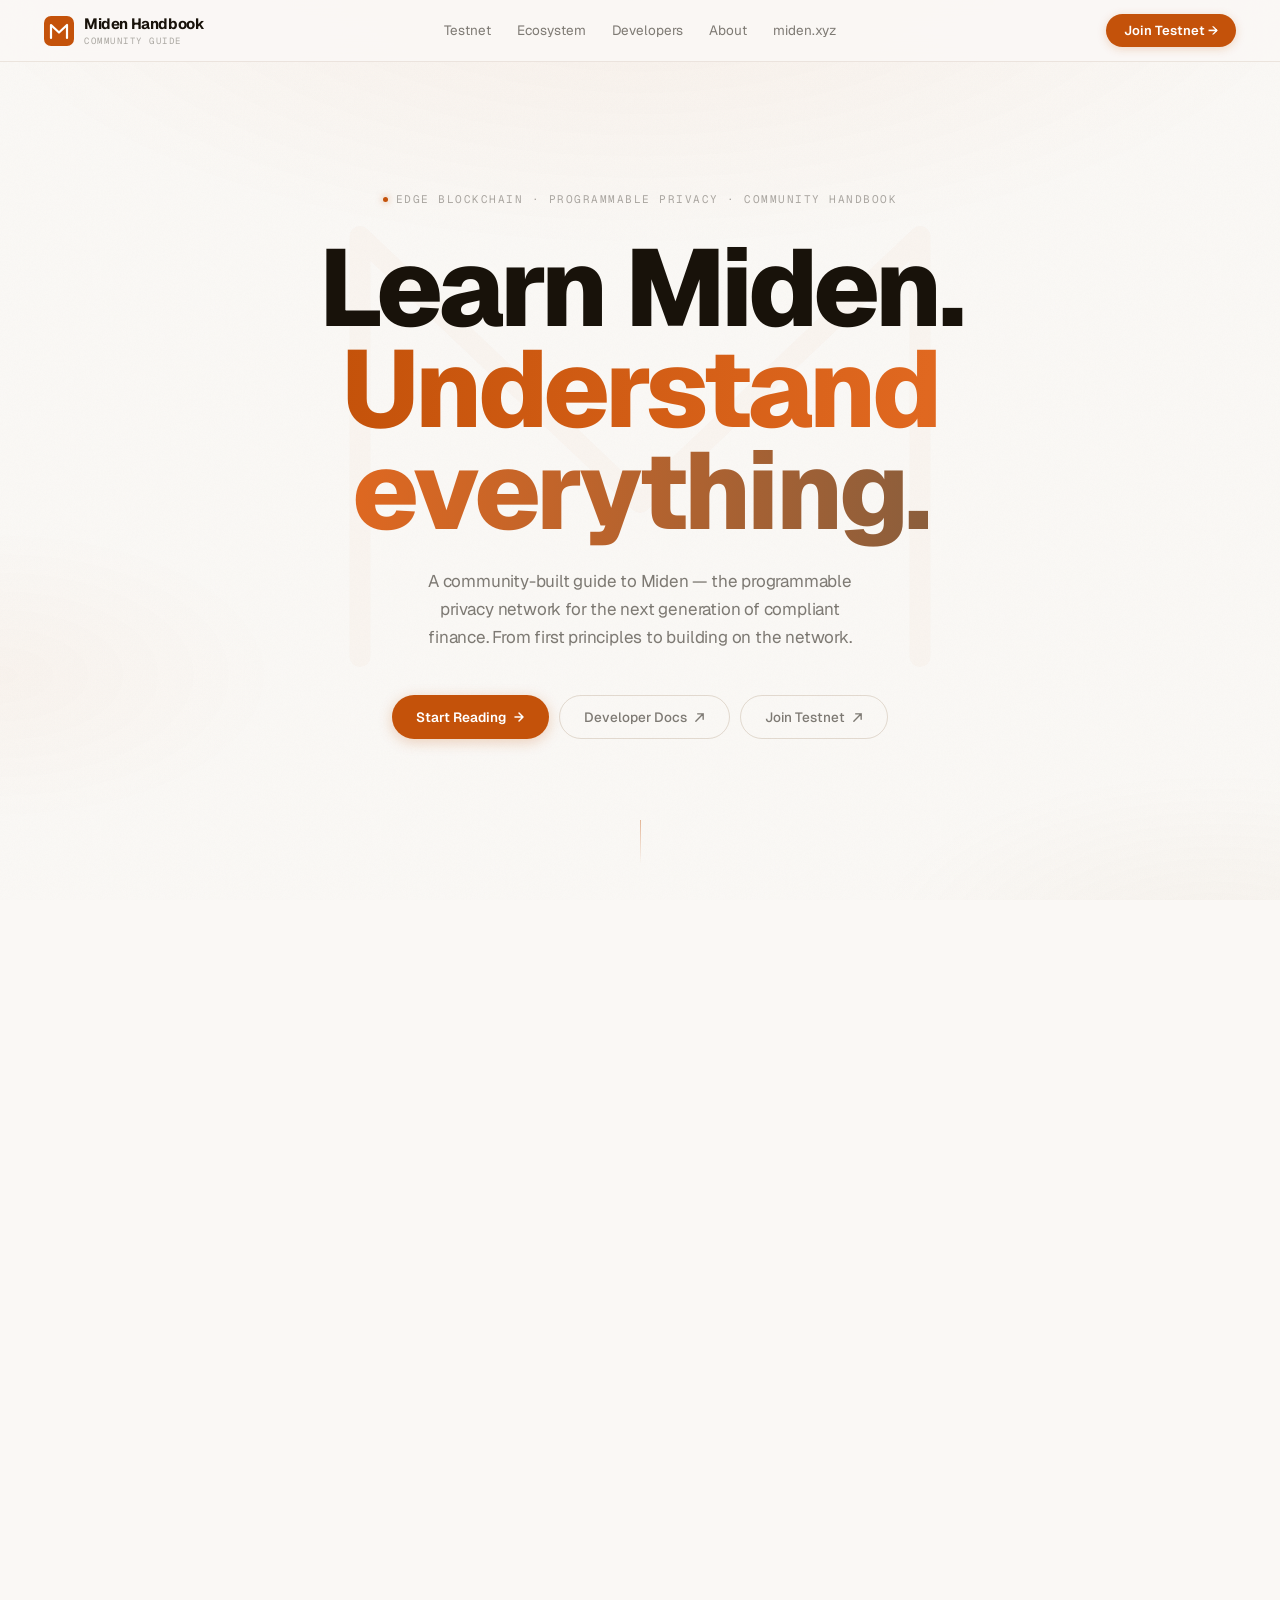
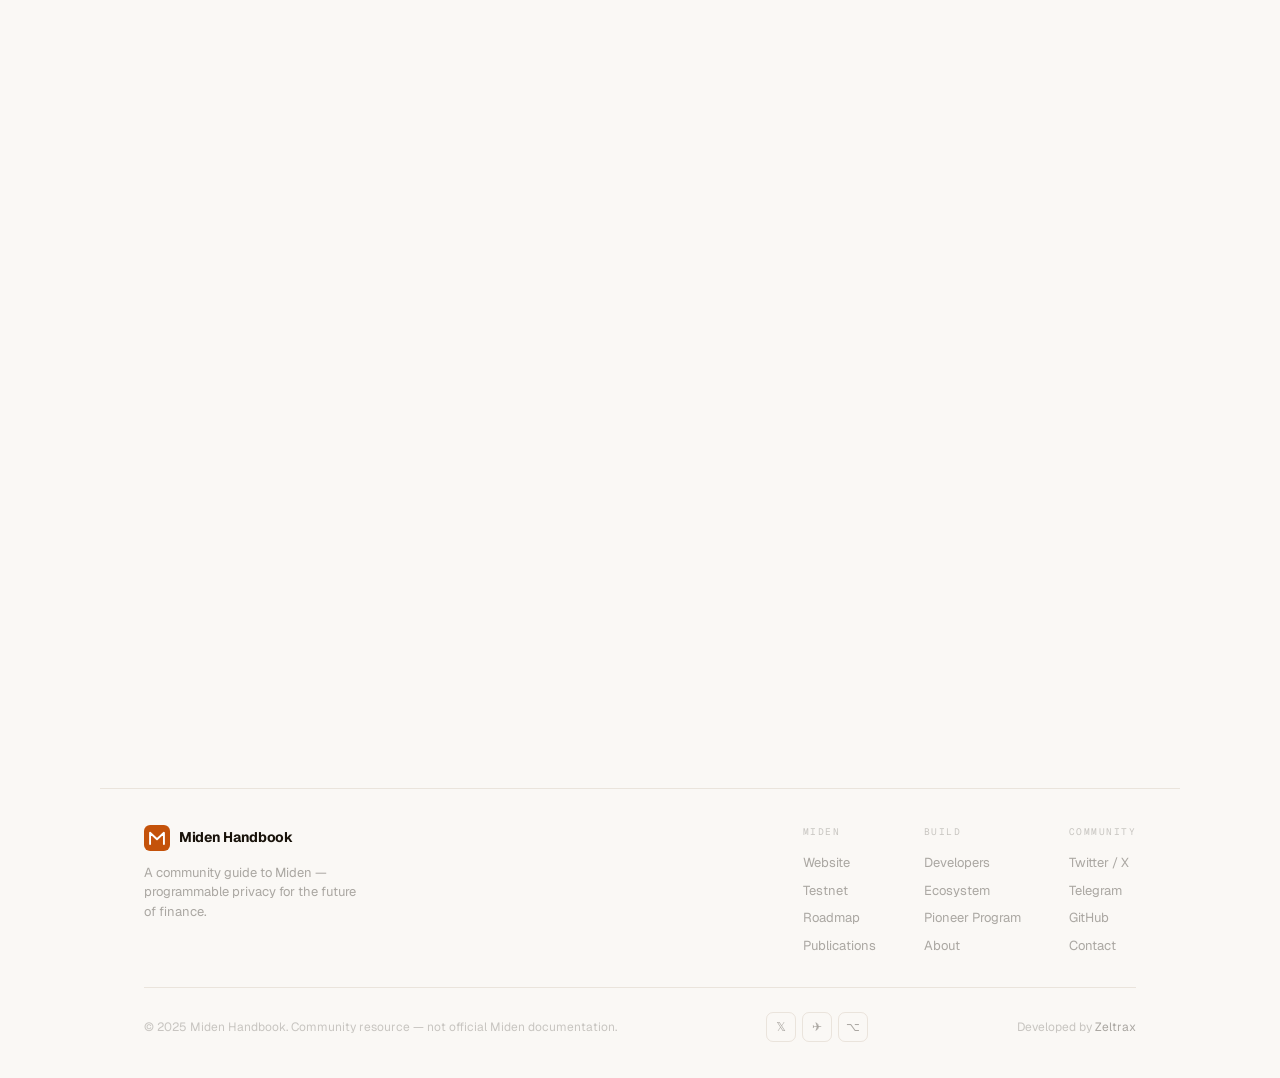
==== commit e6c48352: "Add files via upload" ====
--- a/index.html
+++ b/index.html
@@ -1,44 +1,32 @@
 <!DOCTYPE html>
 <html lang="en">
-
 <head>
   <meta charset="UTF-8" />
   <meta name="viewport" content="width=device-width, initial-scale=1.0" />
   <title>Miden Handbook — Community Guide</title>
-  <link
-    href="https://fonts.googleapis.com/css2?family=Geist:wght@300;400;500;600;700;800;900&family=Geist+Mono:wght@300;400;500&display=swap"
-    rel="stylesheet" />
+  <link href="https://fonts.googleapis.com/css2?family=Geist:wght@300;400;500;600;700;800;900&family=Geist+Mono:wght@300;400;500&display=swap" rel="stylesheet" />
   <style>
     :root {
-      --bg: #faf8f5;
-      --bg-raised: #f3efe8;
-      --border: rgba(130, 95, 55, 0.13);
-      --border-hover: rgba(196, 82, 10, 0.32);
-      --border-mid: rgba(130, 95, 55, 0.20);
-      --ink: #18120a;
-      --t2: rgba(24, 18, 10, 0.55);
-      --t3: rgba(24, 18, 10, 0.35);
-      --t4: rgba(24, 18, 10, 0.22);
-      --orange: #c4520a;
-      --ob: #e06820;
-      --op: rgba(196, 82, 10, 0.08);
-      --og: rgba(196, 82, 10, 0.11);
-      --brown: #8b5e3c;
-      --bl: #b8946a;
-      --bp: rgba(139, 94, 60, 0.07);
-    }
-
-    *,
-    *::before,
-    *::after {
-      box-sizing: border-box;
-      margin: 0;
-      padding: 0;
-    }
-
-    html {
-      scroll-behavior: smooth;
-    }
+      --bg:           #faf8f5;
+      --bg-raised:    #f3efe8;
+      --border:       rgba(130,95,55,0.13);
+      --border-hover: rgba(196,82,10,0.32);
+      --border-mid:   rgba(130,95,55,0.20);
+      --ink:          #18120a;
+      --t2:           rgba(24,18,10,0.55);
+      --t3:           rgba(24,18,10,0.35);
+      --t4:           rgba(24,18,10,0.22);
+      --orange:       #c4520a;
+      --ob:           #e06820;
+      --op:           rgba(196,82,10,0.08);
+      --og:           rgba(196,82,10,0.11);
+      --brown:        #8b5e3c;
+      --bl:           #b8946a;
+      --bp:           rgba(139,94,60,0.07);
+    }
+
+    *, *::before, *::after { box-sizing: border-box; margin: 0; padding: 0; }
+    html { scroll-behavior: smooth; }
 
     body {
       background: var(--bg);
@@ -51,1992 +39,991 @@
 
     body::before {
       content: '';
-      position: fixed;
-      inset: 0;
-      pointer-events: none;
-      z-index: 0;
+      position: fixed; inset: 0; pointer-events: none; z-index: 0;
       background:
-        radial-gradient(ellipse 90% 55% at 50% -5%, rgba(196, 82, 10, .055) 0%, transparent 60%),
-        radial-gradient(ellipse 50% 35% at 95% 105%, rgba(184, 148, 106, .06) 0%, transparent 55%),
-        radial-gradient(ellipse 40% 30% at 0% 75%, rgba(196, 82, 10, .03) 0%, transparent 55%);
+        radial-gradient(ellipse 90% 55% at 50%  -5%, rgba(196,82,10,.055) 0%, transparent 60%),
+        radial-gradient(ellipse 50% 35% at 95% 105%, rgba(184,148,106,.06) 0%, transparent 55%),
+        radial-gradient(ellipse 40% 30% at 0%   75%, rgba(196,82,10,.03) 0%, transparent 55%);
     }
 
     body::after {
       content: '';
-      position: fixed;
-      inset: 0;
-      pointer-events: none;
-      z-index: 0;
-      opacity: .65;
+      position: fixed; inset: 0; pointer-events: none; z-index: 0; opacity: .65;
       background-image: url("data:image/svg+xml,%3Csvg xmlns='http://www.w3.org/2000/svg' width='280' height='280'%3E%3Cfilter id='n'%3E%3CfeTurbulence type='fractalNoise' baseFrequency='.82' numOctaves='4' stitchTiles='stitch'/%3E%3C/filter%3E%3Crect width='280' height='280' filter='url(%23n)' opacity='.038'/%3E%3C/svg%3E");
     }
 
     /* ── NAV ─────────────────────────────────── */
     nav {
-      position: fixed;
-      top: 0;
-      left: 0;
-      right: 0;
-      z-index: 200;
-      height: 62px;
-      display: flex;
-      align-items: center;
-      justify-content: space-between;
+      position: fixed; top: 0; left: 0; right: 0; z-index: 200;
+      height: 62px; display: flex; align-items: center; justify-content: space-between;
       padding: 0 44px;
-      background: rgba(250, 248, 245, .9);
+      background: rgba(250,248,245,.9);
       backdrop-filter: blur(28px) saturate(1.3);
       border-bottom: 1px solid var(--border);
     }
 
-    .nav-logo {
-      display: flex;
-      align-items: center;
-      gap: 10px;
-      text-decoration: none;
-    }
-
-    .nav-logo-name {
-      font-size: 15px;
-      font-weight: 700;
-      color: var(--ink);
-      letter-spacing: -.4px;
-    }
-
-    .nav-logo-sub {
-      font-family: 'Geist Mono', monospace;
-      font-size: 9px;
-      letter-spacing: 1.5px;
-      text-transform: uppercase;
-      color: var(--t3);
-      display: block;
-    }
+    .nav-logo { display: flex; align-items: center; gap: 10px; text-decoration: none; }
+    .nav-logo-name { font-size: 15px; font-weight: 700; color: var(--ink); letter-spacing: -.4px; }
+    .nav-logo-sub  { font-family: 'Geist Mono', monospace; font-size: 9px; letter-spacing: 1.5px; text-transform: uppercase; color: var(--t3); display: block; }
 
     .nav-links {
-      display: flex;
-      gap: 2px;
-      position: absolute;
-      left: 50%;
-      transform: translateX(-50%);
+      display: flex; gap: 2px;
+      position: absolute; left: 50%; transform: translateX(-50%);
     }
 
     .nav-link {
-      font-size: 13.5px;
-      color: var(--t2);
-      text-decoration: none;
-      padding: 5px 12px;
-      border-radius: 6px;
+      font-size: 13.5px; color: var(--t2); text-decoration: none;
+      padding: 5px 12px; border-radius: 6px;
       transition: color .18s, background .18s;
     }
-
-    .nav-link:hover {
-      color: var(--ink);
-      background: var(--bp);
-    }
+    .nav-link:hover { color: var(--ink); background: var(--bp); }
 
     .nav-cta {
-      font-size: 13px;
-      font-weight: 600;
-      color: #fff;
-      background: var(--orange);
-      text-decoration: none;
-      padding: 7px 18px;
-      border-radius: 100px;
-      box-shadow: 0 2px 10px rgba(196, 82, 10, .22);
+      font-size: 13px; font-weight: 600; color: #fff; background: var(--orange);
+      text-decoration: none; padding: 7px 18px; border-radius: 100px;
+      box-shadow: 0 2px 10px rgba(196,82,10,.22);
       transition: opacity .18s, transform .18s, box-shadow .18s;
     }
-
-    .nav-cta:hover {
-      opacity: .9;
-      transform: translateY(-1px);
-      box-shadow: 0 5px 18px rgba(196, 82, 10, .32);
-    }
+    .nav-cta:hover { opacity: .9; transform: translateY(-1px); box-shadow: 0 5px 18px rgba(196,82,10,.32); }
 
     /* ── HERO ─────────────────────────────────── */
     .hero {
-      position: relative;
-      z-index: 1;
-      min-height: 100vh;
-      display: flex;
-      flex-direction: column;
-      align-items: center;
-      justify-content: center;
-      text-align: center;
-      padding: 150px 40px 120px;
-      overflow: hidden;
+      position: relative; z-index: 1; min-height: 100vh;
+      display: flex; flex-direction: column; align-items: center; justify-content: center;
+      text-align: center; padding: 150px 40px 120px; overflow: hidden;
     }
 
     .hero-wm {
-      position: absolute;
-      top: 50%;
-      left: 50%;
-      transform: translate(-50%, -50%);
-      pointer-events: none;
-      opacity: .025;
-      z-index: 0;
+      position: absolute; top: 50%; left: 50%; transform: translate(-50%,-50%);
+      pointer-events: none; opacity: .025; z-index: 0;
     }
 
     .eyebrow {
-      position: relative;
-      z-index: 1;
-      display: inline-flex;
-      align-items: center;
-      gap: 8px;
-      margin-bottom: 30px;
-      opacity: 0;
-      animation: fadeUp .9s .1s cubic-bezier(.16, 1, .3, 1) forwards;
+      position: relative; z-index: 1;
+      display: inline-flex; align-items: center; gap: 8px; margin-bottom: 30px;
+      opacity: 0; animation: fadeUp .9s .1s cubic-bezier(.16,1,.3,1) forwards;
     }
 
     .eyebrow-dot {
-      width: 5px;
-      height: 5px;
-      border-radius: 50%;
-      background: var(--orange);
-      box-shadow: 0 0 7px rgba(196, 82, 10, .55);
+      width: 5px; height: 5px; border-radius: 50%; background: var(--orange);
+      box-shadow: 0 0 7px rgba(196,82,10,.55);
       animation: breathe 3s ease-in-out infinite;
     }
 
-    @keyframes breathe {
-
-      0%,
-      100% {
-        opacity: 1;
-        transform: scale(1)
-      }
-
-      50% {
-        opacity: .3;
-        transform: scale(.75)
-      }
-    }
+    @keyframes breathe { 0%,100%{opacity:1;transform:scale(1)} 50%{opacity:.3;transform:scale(.75)} }
 
     .eyebrow-txt {
-      font-family: 'Geist Mono', monospace;
-      font-size: 11px;
-      letter-spacing: 1.5px;
-      text-transform: uppercase;
-      color: var(--t3);
+      font-family: 'Geist Mono', monospace; font-size: 11px; letter-spacing: 1.5px;
+      text-transform: uppercase; color: var(--t3);
     }
 
     .hero h1 {
-      position: relative;
-      z-index: 1;
-      font-size: clamp(56px, 8.5vw, 114px);
-      font-weight: 800;
-      line-height: .93;
-      letter-spacing: -4px;
-      color: var(--ink);
-      max-width: 920px;
-      margin-bottom: 26px;
-      opacity: 0;
-      animation: fadeUp 1s .2s cubic-bezier(.16, 1, .3, 1) forwards;
+      position: relative; z-index: 1;
+      font-size: clamp(56px, 8.5vw, 114px); font-weight: 800; line-height: .93;
+      letter-spacing: -4px; color: var(--ink); max-width: 920px; margin-bottom: 26px;
+      opacity: 0; animation: fadeUp 1s .2s cubic-bezier(.16,1,.3,1) forwards;
     }
 
     .grad {
       background: linear-gradient(95deg, var(--orange), var(--ob) 50%, var(--brown));
-      -webkit-background-clip: text;
-      -webkit-text-fill-color: transparent;
-      background-clip: text;
+      -webkit-background-clip: text; -webkit-text-fill-color: transparent; background-clip: text;
     }
 
     .hero-sub {
-      position: relative;
-      z-index: 1;
-      font-size: 17px;
-      color: var(--t2);
-      line-height: 1.65;
-      max-width: 520px;
-      margin-bottom: 44px;
-      letter-spacing: -.2px;
-      opacity: 0;
-      animation: fadeUp 1s .32s cubic-bezier(.16, 1, .3, 1) forwards;
+      position: relative; z-index: 1;
+      font-size: 17px; color: var(--t2); line-height: 1.65;
+      max-width: 460px; margin-bottom: 44px; letter-spacing: -.2px;
+      opacity: 0; animation: fadeUp 1s .32s cubic-bezier(.16,1,.3,1) forwards;
     }
 
     .hero-btns {
-      position: relative;
-      z-index: 1;
-      display: flex;
-      gap: 10px;
-      flex-wrap: wrap;
-      justify-content: center;
-      opacity: 0;
-      animation: fadeUp 1s .44s cubic-bezier(.16, 1, .3, 1) forwards;
+      position: relative; z-index: 1;
+      display: flex; gap: 10px; flex-wrap: wrap; justify-content: center;
+      opacity: 0; animation: fadeUp 1s .44s cubic-bezier(.16,1,.3,1) forwards;
     }
 
     .btn-p {
-      display: inline-flex;
-      align-items: center;
-      gap: 7px;
-      font-size: 13.5px;
-      font-weight: 600;
-      color: #fff;
-      background: var(--orange);
-      text-decoration: none;
-      padding: 11px 24px;
-      border-radius: 100px;
-      box-shadow: 0 3px 14px rgba(196, 82, 10, .25);
+      display: inline-flex; align-items: center; gap: 7px;
+      font-size: 13.5px; font-weight: 600; color: #fff; background: var(--orange);
+      text-decoration: none; padding: 11px 24px; border-radius: 100px;
+      box-shadow: 0 3px 14px rgba(196,82,10,.25);
       transition: opacity .2s, transform .2s, box-shadow .2s;
     }
-
-    .btn-p:hover {
-      opacity: .9;
-      transform: translateY(-2px);
-      box-shadow: 0 8px 24px rgba(196, 82, 10, .35);
-    }
+    .btn-p:hover { opacity: .9; transform: translateY(-2px); box-shadow: 0 8px 24px rgba(196,82,10,.35); }
 
     .btn-g {
-      display: inline-flex;
-      align-items: center;
-      gap: 7px;
-      font-size: 13.5px;
-      font-weight: 500;
-      color: var(--t2);
-      border: 1px solid var(--border-mid);
-      background: transparent;
-      text-decoration: none;
-      padding: 11px 24px;
-      border-radius: 100px;
+      display: inline-flex; align-items: center; gap: 7px;
+      font-size: 13.5px; font-weight: 500; color: var(--t2);
+      border: 1px solid var(--border-mid); background: transparent;
+      text-decoration: none; padding: 11px 24px; border-radius: 100px;
       transition: border-color .2s, color .2s, background .2s, transform .2s;
     }
-
-    .btn-g:hover {
-      border-color: var(--border-hover);
-      color: var(--orange);
-      background: var(--op);
-      transform: translateY(-2px);
-    }
+    .btn-g:hover { border-color: var(--border-hover); color: var(--orange); background: var(--op); transform: translateY(-2px); }
 
     .scroll-hint {
-      position: absolute;
-      bottom: 36px;
-      left: 50%;
-      transform: translateX(-50%);
-      opacity: 0;
-      animation: fadeIn 1.2s 1.1s forwards;
+      position: absolute; bottom: 36px; left: 50%; transform: translateX(-50%);
+      opacity: 0; animation: fadeIn 1.2s 1.1s forwards;
     }
 
     .scroll-line {
-      width: 1px;
-      height: 44px;
-      background: linear-gradient(to bottom, rgba(196, 82, 10, .4), transparent);
+      width: 1px; height: 44px;
+      background: linear-gradient(to bottom, rgba(196,82,10,.4), transparent);
       animation: spulse 2.6s ease-in-out infinite;
     }
 
-    @keyframes spulse {
-
-      0%,
-      100% {
-        opacity: .45;
-        transform: scaleY(1)
-      }
-
-      50% {
-        opacity: 1;
-        transform: scaleY(.5)
-      }
-    }
+    @keyframes spulse { 0%,100%{opacity:.45;transform:scaleY(1)} 50%{opacity:1;transform:scaleY(.5)} }
 
     /* ── LAYOUT UTILS ─────────────────────────── */
-    .wrap {
-      position: relative;
-      z-index: 1;
-      max-width: 1080px;
-      margin: 0 auto;
-      padding: 0 44px 120px;
-    }
-
-    .slabel {
-      font-family: 'Geist Mono', monospace;
-      font-size: 10px;
-      letter-spacing: 2px;
-      text-transform: uppercase;
-      color: var(--orange);
-      display: block;
-      margin-bottom: 18px;
-      opacity: .85;
-    }
-
-    .sh2 {
-      font-size: clamp(30px, 4vw, 52px);
-      font-weight: 700;
-      letter-spacing: -2px;
-      line-height: 1;
-      color: var(--ink);
-      margin-bottom: 14px;
-    }
-
-    .ssub {
-      font-size: 15px;
-      color: var(--t2);
-      max-width: 520px;
-      line-height: 1.65;
-      margin-bottom: 52px;
-      letter-spacing: -.1px;
-    }
-
-    .divider {
-      display: block;
-      position: relative;
-      z-index: 1;
-      border: none;
-      border-top: 1px solid var(--border);
-      max-width: 1080px;
-      margin: 0 auto 120px;
-    }
+    .wrap { position: relative; z-index: 1; max-width: 1080px; margin: 0 auto; padding: 0 44px 120px; }
+
+    .slabel { font-family: 'Geist Mono', monospace; font-size: 10px; letter-spacing: 2px; text-transform: uppercase; color: var(--orange); display: block; margin-bottom: 18px; opacity: .85; }
+
+    .sh2 { font-size: clamp(30px,4vw,52px); font-weight: 700; letter-spacing: -2px; line-height: 1; color: var(--ink); margin-bottom: 14px; }
+
+    .ssub { font-size: 15px; color: var(--t2); max-width: 420px; line-height: 1.65; margin-bottom: 52px; letter-spacing: -.1px; }
+
+    .divider { display: block; position: relative; z-index: 1; border: none; border-top: 1px solid var(--border); max-width: 1080px; margin: 0 auto 120px; }
 
     /* ── PILLARS ──────────────────────────────── */
-    .pillars {
-      display: grid;
-      grid-template-columns: repeat(3, 1fr);
-      gap: 1px;
-      background: var(--border);
-      border: 1px solid var(--border);
-      border-radius: 14px;
-      overflow: hidden;
-    }
-
-    .pillar {
-      background: var(--bg);
-      padding: 32px 28px 36px;
-      transition: background .22s;
-    }
-
-    .pillar:hover {
-      background: var(--bg-raised);
-    }
-
-    .pillar-n {
-      font-family: 'Geist Mono', monospace;
-      font-size: 10px;
-      letter-spacing: 1px;
-      color: var(--orange);
-      opacity: .65;
-      margin-bottom: 18px;
-    }
-
-    .pillar-t {
-      font-size: 16px;
-      font-weight: 600;
-      letter-spacing: -.4px;
-      color: var(--ink);
-      margin-bottom: 10px;
-    }
-
-    .pillar-d {
-      font-size: 13.5px;
-      color: var(--t2);
-      line-height: 1.65;
-    }
+    .pillars { display: grid; grid-template-columns: repeat(3,1fr); gap: 1px; background: var(--border); border: 1px solid var(--border); border-radius: 14px; overflow: hidden; }
+
+    .pillar { background: var(--bg); padding: 32px 28px 36px; transition: background .22s; }
+    .pillar:hover { background: var(--bg-raised); }
+    .pillar-n { font-family: 'Geist Mono', monospace; font-size: 10px; letter-spacing: 1px; color: var(--orange); opacity: .65; margin-bottom: 18px; }
+    .pillar-t { font-size: 16px; font-weight: 600; letter-spacing: -.4px; color: var(--ink); margin-bottom: 10px; }
+    .pillar-d { font-size: 13.5px; color: var(--t2); line-height: 1.65; }
 
     /* ── CHAPTERS ─────────────────────────────── */
-    .ch-grid {
-      display: grid;
-      grid-template-columns: repeat(3, 1fr);
-      gap: 1px;
-      background: var(--border);
-      border: 1px solid var(--border);
-      border-radius: 14px;
-      overflow: hidden;
-    }
+    .ch-grid { display: grid; grid-template-columns: repeat(3,1fr); gap: 1px; background: var(--border); border: 1px solid var(--border); border-radius: 14px; overflow: hidden; }
 
     .ch-card {
-      position: relative;
-      background: var(--bg);
-      padding: 28px 26px 30px;
-      text-decoration: none;
-      color: inherit;
-      display: flex;
-      flex-direction: column;
-      gap: 10px;
-      overflow: hidden;
-      min-height: 200px;
-      transition: background .25s cubic-bezier(.16, 1, .3, 1);
+      position: relative; background: var(--bg); padding: 28px 26px 30px;
+      text-decoration: none; color: inherit;
+      display: flex; flex-direction: column; gap: 10px;
+      overflow: hidden; min-height: 200px;
+      transition: background .25s cubic-bezier(.16,1,.3,1);
     }
 
     .ch-card::after {
-      content: '';
-      position: absolute;
-      inset: 0;
+      content: ''; position: absolute; inset: 0;
       background: radial-gradient(ellipse 100% 70% at 50% -10%, var(--og), transparent 65%);
-      opacity: 0;
-      transition: opacity .3s;
-      pointer-events: none;
-    }
-
-    .ch-card:hover {
-      background: var(--bg-raised);
-    }
-
-    .ch-card:hover::after {
-      opacity: 1;
-    }
+      opacity: 0; transition: opacity .3s; pointer-events: none;
+    }
+
+    .ch-card:hover { background: var(--bg-raised); }
+    .ch-card:hover::after { opacity: 1; }
 
     .ch-featured {
-      grid-column: span 3;
-      flex-direction: row;
-      align-items: flex-start;
-      justify-content: space-between;
-      padding: 36px;
-      min-height: 150px;
-    }
-
-    .ch-fl {
-      flex: 1;
-      display: flex;
-      flex-direction: column;
-      gap: 10px;
-    }
+      grid-column: span 3; flex-direction: row; align-items: flex-start;
+      justify-content: space-between; padding: 36px; min-height: 150px;
+    }
+
+    .ch-fl { flex: 1; display: flex; flex-direction: column; gap: 10px; }
 
     .ch-deco {
-      width: 180px;
-      flex-shrink: 0;
-      display: flex;
-      flex-direction: column;
-      justify-content: center;
-      align-items: flex-end;
-      gap: 7px;
-      opacity: .18;
-      transition: opacity .3s;
-    }
-
-    .ch-card:hover .ch-deco {
-      opacity: .42;
-    }
-
-    .dbar {
-      height: 1px;
-      border-radius: 1px;
-      background: linear-gradient(90deg, var(--orange), var(--bl));
-    }
-
-    .cn {
-      font-family: 'Geist Mono', monospace;
-      font-size: 10px;
-      letter-spacing: 1px;
-      color: var(--t4);
-    }
+      width: 180px; flex-shrink: 0;
+      display: flex; flex-direction: column; justify-content: center; align-items: flex-end;
+      gap: 7px; opacity: .18; transition: opacity .3s;
+    }
+    .ch-card:hover .ch-deco { opacity: .42; }
+
+    .dbar { height: 1px; border-radius: 1px; background: linear-gradient(90deg, var(--orange), var(--bl)); }
+
+    .cn { font-family: 'Geist Mono', monospace; font-size: 10px; letter-spacing: 1px; color: var(--t4); }
 
     .ctag {
-      display: inline-flex;
-      align-items: center;
-      width: fit-content;
-      font-family: 'Geist Mono', monospace;
-      font-size: 10px;
-      letter-spacing: .8px;
-      text-transform: uppercase;
-      padding: 2px 8px;
-      border-radius: 4px;
-      border: 1px solid rgba(196, 82, 10, .2);
-      color: var(--orange);
-      background: var(--op);
-    }
-
-    .ct {
-      font-size: 17px;
-      font-weight: 600;
-      letter-spacing: -.5px;
-      color: var(--ink);
-      line-height: 1.2;
-    }
-
-    .ch-featured .ct {
-      font-size: 22px;
-      letter-spacing: -.8px;
-    }
-
-    .cd {
-      font-size: 13px;
-      line-height: 1.6;
-      color: var(--t2);
-    }
+      display: inline-flex; align-items: center; width: fit-content;
+      font-family: 'Geist Mono', monospace; font-size: 10px; letter-spacing: .8px; text-transform: uppercase;
+      padding: 2px 8px; border-radius: 4px;
+      border: 1px solid rgba(196,82,10,.2); color: var(--orange); background: var(--op);
+    }
+
+    .ct { font-size: 17px; font-weight: 600; letter-spacing: -.5px; color: var(--ink); line-height: 1.2; }
+    .ch-featured .ct { font-size: 22px; letter-spacing: -.8px; }
+    .cd { font-size: 13px; line-height: 1.6; color: var(--t2); }
 
     .carr {
-      margin-top: auto;
-      display: flex;
-      align-items: center;
-      gap: 5px;
-      font-size: 12px;
-      color: var(--t4);
-      transition: color .2s, gap .2s;
-    }
-
-    .ch-card:hover .carr {
-      color: var(--orange);
-      gap: 9px;
-    }
+      margin-top: auto; display: flex; align-items: center; gap: 5px;
+      font-size: 12px; color: var(--t4); transition: color .2s, gap .2s;
+    }
+    .ch-card:hover .carr { color: var(--orange); gap: 9px; }
 
     /* ── TEAM ─────────────────────────────────── */
-    .team-grid {
-      display: grid;
-      grid-template-columns: repeat(4, 1fr);
-      gap: 16px;
-    }
+    .team-grid { display: grid; grid-template-columns: repeat(3,1fr); gap: 16px; }
 
     .team-card {
-      border: 1px solid var(--border);
-      border-radius: 16px;
-      overflow: hidden;
-      background: var(--bg);
-      opacity: 0;
-      transform: translateY(28px) scale(.97);
-      transition: opacity .7s cubic-bezier(.16, 1, .3, 1), transform .7s cubic-bezier(.16, 1, .3, 1),
-        border-color .25s, box-shadow .3s;
-    }
-
-    .team-card.in {
-      opacity: 1;
-      transform: translateY(0) scale(1);
-    }
-
-    .team-card.in:hover {
-      border-color: var(--border-hover);
-      box-shadow: 0 14px 40px rgba(196, 82, 10, .11);
-      transform: translateY(-5px) scale(1);
-    }
-
-    .td1 {
-      transition-delay: .05s;
-    }
-
-    .td2 {
-      transition-delay: .10s;
-    }
-
-    .td3 {
-      transition-delay: .15s;
-    }
-
-    .td4 {
-      transition-delay: .20s;
-    }
-
-    .td5 {
-      transition-delay: .25s;
-    }
-
-    .td6 {
-      transition-delay: .30s;
-    }
-
-    .td7 {
-      transition-delay: .35s;
-    }
-
-    .td8 {
-      transition-delay: .40s;
-    }
-
-    .td9 {
-      transition-delay: .45s;
-    }
-
-    .td10 {
-      transition-delay: .50s;
-    }
-
-    .td11 {
-      transition-delay: .55s;
-    }
-
-    .td12 {
-      transition-delay: .60s;
-    }
-
-    .td13 {
-      transition-delay: .65s;
-    }
-
-    .td14 {
-      transition-delay: .70s;
-    }
-
-    .t-avatar {
-      position: relative;
-      height: 240px;
-      overflow: hidden;
-      background: linear-gradient(135deg, var(--bg-raised), #ebe5d8);
-    }
+      border: 1px solid var(--border); border-radius: 16px;
+      overflow: hidden; background: var(--bg);
+      /* entry animation */
+      opacity: 0; transform: translateY(28px) scale(.97);
+      transition: opacity .7s cubic-bezier(.16,1,.3,1), transform .7s cubic-bezier(.16,1,.3,1),
+                  border-color .25s, box-shadow .3s;
+    }
+
+    .team-card.in { opacity: 1; transform: translateY(0) scale(1); }
+    .team-card.in:hover { border-color: var(--border-hover); box-shadow: 0 14px 40px rgba(196,82,10,.11); transform: translateY(-5px) scale(1); }
+
+    .td1 { transition-delay: .05s; }
+    .td2 { transition-delay: .16s; }
+    .td3 { transition-delay: .27s; }
+
+    /* Avatar area */
+    .t-avatar { position: relative; height: 200px; overflow: hidden; }
 
     .t-avatar img {
-      width: 100%;
-      height: 100%;
-      object-fit: cover;
-      transition: transform .5s cubic-bezier(.16, 1, .3, 1);
-    }
-
-    .team-card:hover .t-avatar img {
-      transform: scale(1.05);
-    }
-
-    /* Fallback for broken images */
-    .t-avatar img[src]:not([src=""]) {
-      display: block;
-    }
-
-
+      width: 100%; height: 100%; object-fit: cover;
+      transition: transform .5s cubic-bezier(.16,1,.3,1);
+    }
+    .team-card:hover .t-avatar img { transform: scale(1.05); }
+
+    /* Fallback illustrated avatar (for pseudonymous Bobbin) */
+    .t-avatar-svg {
+      width: 100%; height: 100%;
+      display: flex; align-items: center; justify-content: center;
+      transition: transform .5s cubic-bezier(.16,1,.3,1);
+    }
+    .team-card:hover .t-avatar-svg { transform: scale(1.05); }
+
+    /* Gradient fade from avatar into body */
     .t-fade {
-      position: absolute;
-      bottom: 0;
-      left: 0;
-      right: 0;
-      height: 90px;
+      position: absolute; bottom: 0; left: 0; right: 0; height: 90px;
       background: linear-gradient(to top, var(--bg), transparent);
       pointer-events: none;
     }
 
-    .t-body {
-      padding: 20px 24px 26px;
-    }
+    .t-body { padding: 20px 24px 26px; }
 
     .t-role {
-      font-family: 'Geist Mono', monospace;
-      font-size: 10px;
-      letter-spacing: 1.5px;
-      text-transform: uppercase;
-      color: var(--orange);
-      margin-bottom: 5px;
-      opacity: .8;
-    }
-
-    .t-name {
-      font-size: 18px;
-      font-weight: 700;
-      letter-spacing: -.5px;
-      color: var(--ink);
-      margin-bottom: 8px;
-    }
-
-    .t-bio {
-      font-size: 12.5px;
-      line-height: 1.6;
-      color: var(--t2);
-      margin-bottom: 16px;
-    }
+      font-family: 'Geist Mono', monospace; font-size: 10px; letter-spacing: 1.5px;
+      text-transform: uppercase; color: var(--orange); margin-bottom: 5px; opacity: .8;
+    }
+
+    .t-name { font-size: 20px; font-weight: 700; letter-spacing: -.5px; color: var(--ink); margin-bottom: 10px; }
+
+    .t-bio { font-size: 13px; line-height: 1.68; color: var(--t2); margin-bottom: 18px; }
 
     .t-handle {
-      display: inline-flex;
-      align-items: center;
-      gap: 7px;
-      font-family: 'Geist Mono', monospace;
-      font-size: 11.5px;
-      color: var(--t3);
-      text-decoration: none;
-      padding: 6px 12px;
-      border-radius: 8px;
-      border: 1px solid var(--border);
+      display: inline-flex; align-items: center; gap: 7px;
+      font-family: 'Geist Mono', monospace; font-size: 12px;
+      color: var(--t3); text-decoration: none;
+      padding: 6px 12px; border-radius: 8px; border: 1px solid var(--border);
       transition: color .18s, border-color .18s, background .18s;
     }
-
-    .t-handle:hover {
-      color: var(--orange);
-      border-color: var(--border-hover);
-      background: var(--op);
-    }
-
-    .xi {
-      width: 13px;
-      height: 13px;
+    .t-handle:hover { color: var(--orange); border-color: var(--border-hover); background: var(--op); }
+
+    .xi { width: 13px; height: 13px; flex-shrink: 0; opacity: .7; }
+
+    /* ── ECOSYSTEM CARDS ──────────────────────── */
+    .eco-grid { display: grid; grid-template-columns: repeat(4,1fr); gap: 12px; }
+
+    .eco-card {
+      border: 1px solid var(--border); border-radius: 12px; overflow: hidden;
+      background: var(--bg); text-decoration: none; color: inherit;
+      display: flex; flex-direction: column;
+      /* entry */
+      opacity: 0; transform: translateY(20px) scale(.97);
+    }
+
+    .eco-card.in {
+      opacity: 1; transform: translateY(0) scale(1);
+      transition: opacity .6s cubic-bezier(.16,1,.3,1), transform .6s cubic-bezier(.16,1,.3,1),
+                  border-color .25s, box-shadow .3s;
+    }
+
+    .eco-card.in:hover { border-color: var(--border-hover); box-shadow: 0 8px 28px rgba(196,82,10,.11); transform: translateY(-4px); }
+
+    .e1{transition-delay:.04s} .e2{transition-delay:.10s} .e3{transition-delay:.16s} .e4{transition-delay:.22s}
+    .e5{transition-delay:.28s} .e6{transition-delay:.34s} .e7{transition-delay:.40s} .e8{transition-delay:.46s}
+
+    /* Visual banner area */
+    .eco-vis {
+      height: 80px; position: relative; overflow: hidden;
+      transition: transform .4s cubic-bezier(.16,1,.3,1);
+    }
+    .eco-card:hover .eco-vis { transform: scale(1.06); }
+
+    /* Project logo overlay */
+    .eco-logo-wrap {
+      position: absolute; bottom: 10px; left: 12px;
+      display: flex; align-items: center; gap: 7px;
+    }
+
+    .eco-fav {
+      width: 26px; height: 26px; border-radius: 6px;
+      object-fit: contain; background: #fff;
+      box-shadow: 0 1px 6px rgba(0,0,0,.12);
+      /* hide broken images gracefully */
+    }
+
+    .eco-fav-fallback {
+      width: 26px; height: 26px; border-radius: 6px;
+      display: flex; align-items: center; justify-content: center;
+      font-size: 13px; font-weight: 700; color: #fff;
+      box-shadow: 0 1px 6px rgba(0,0,0,.12);
       flex-shrink: 0;
-      opacity: .7;
-    }
-
-    /* ── ECOSYSTEM CARDS ──────────────────────── */
-    .eco-grid {
-      display: grid;
-      grid-template-columns: repeat(4, 1fr);
-      gap: 12px;
-    }
-
-    .eco-card {
-      border: 1px solid var(--border);
-      border-radius: 12px;
-      overflow: hidden;
-      background: var(--bg);
-      text-decoration: none;
-      color: inherit;
-      display: flex;
-      flex-direction: column;
-      opacity: 0;
-      transform: translateY(20px) scale(.97);
-    }
-
-    .eco-card.in {
-      opacity: 1;
-      transform: translateY(0) scale(1);
-      transition: opacity .6s cubic-bezier(.16, 1, .3, 1), transform .6s cubic-bezier(.16, 1, .3, 1),
-        border-color .25s, box-shadow .3s;
-    }
-
-    .eco-card.in:hover {
-      border-color: var(--border-hover);
-      box-shadow: 0 8px 28px rgba(196, 82, 10, .11);
-      transform: translateY(-4px);
-    }
-
-    .e1 {
-      transition-delay: .04s
-    }
-
-    .e2 {
-      transition-delay: .10s
-    }
-
-    .e3 {
-      transition-delay: .16s
-    }
-
-    .e4 {
-      transition-delay: .22s
-    }
-
-    .e5 {
-      transition-delay: .28s
-    }
-
-    .e6 {
-      transition-delay: .34s
-    }
-
-    .e7 {
-      transition-delay: .40s
-    }
-
-    .e8 {
-      transition-delay: .46s
-    }
-
-    .eco-vis {
-      height: 80px;
-      position: relative;
-      overflow: hidden;
-      transition: transform .4s cubic-bezier(.16, 1, .3, 1);
-    }
-
-    .eco-card:hover .eco-vis {
-      transform: scale(1.06);
-    }
-
-    .eco-logo-wrap {
-      position: absolute;
-      bottom: 10px;
-      left: 12px;
-      display: flex;
-      align-items: center;
-      gap: 7px;
-    }
-
-    .eco-fav {
-      width: 26px;
-      height: 26px;
-      border-radius: 6px;
-      object-fit: contain;
-      background: #fff;
-      box-shadow: 0 1px 6px rgba(0, 0, 0, .12);
-    }
-
-    .eco-body {
-      padding: 12px 14px 14px;
-      display: flex;
-      flex-direction: column;
-      gap: 4px;
-      flex: 1;
-    }
-
-    .eco-name {
-      font-size: 14px;
-      font-weight: 600;
-      letter-spacing: -.3px;
-      color: var(--ink);
-    }
-
-    .eco-desc {
-      font-size: 12px;
-      color: var(--t3);
-      line-height: 1.5;
-    }
+    }
+
+    .eco-body { padding: 12px 14px 14px; display: flex; flex-direction: column; gap: 4px; flex: 1; }
+
+    .eco-name { font-size: 14px; font-weight: 600; letter-spacing: -.3px; color: var(--ink); }
+    .eco-desc { font-size: 12px; color: var(--t3); line-height: 1.5; }
 
     .eco-foot {
       padding: 0 14px 12px;
-      display: flex;
-      align-items: center;
-      gap: 4px;
-      font-size: 11px;
-      color: var(--t4);
+      display: flex; align-items: center; gap: 4px;
+      font-size: 11px; color: var(--t4);
       transition: color .2s, gap .2s;
     }
-
-    .eco-card:hover .eco-foot {
-      color: var(--orange);
-      gap: 7px;
-    }
+    .eco-card:hover .eco-foot { color: var(--orange); gap: 7px; }
 
     /* ── CTA ──────────────────────────────────── */
     .cta-box {
-      position: relative;
-      border: 1px solid var(--border);
-      border-radius: 16px;
-      padding: 84px 48px;
-      text-align: center;
-      overflow: hidden;
-      background: rgba(174, 134, 90, .05);
+      position: relative; border: 1px solid var(--border); border-radius: 16px;
+      padding: 84px 48px; text-align: center; overflow: hidden; background: rgba(174,134,90,.05);
     }
 
     .cta-box::before {
-      content: '';
-      position: absolute;
-      top: -1px;
-      left: 5%;
-      right: 5%;
-      height: 1px;
-      background: linear-gradient(90deg, transparent, rgba(196, 82, 10, .38), rgba(224, 104, 32, .5), rgba(196, 82, 10, .38), transparent);
+      content: ''; position: absolute; top: -1px; left: 5%; right: 5%; height: 1px;
+      background: linear-gradient(90deg, transparent, rgba(196,82,10,.38), rgba(224,104,32,.5), rgba(196,82,10,.38), transparent);
     }
 
     .cta-box::after {
-      content: '';
-      position: absolute;
-      top: 0;
-      left: 15%;
-      right: 15%;
-      height: 160px;
-      background: radial-gradient(ellipse at top, rgba(196, 82, 10, .06), transparent 70%);
+      content: ''; position: absolute; top: 0; left: 15%; right: 15%; height: 160px;
+      background: radial-gradient(ellipse at top, rgba(196,82,10,.06), transparent 70%);
       pointer-events: none;
     }
 
-    .cta-wm {
-      position: absolute;
-      bottom: -20px;
-      right: -20px;
-      opacity: .04;
-      pointer-events: none;
-    }
-
-    .cta-lbl {
-      font-family: 'Geist Mono', monospace;
-      font-size: 10px;
-      letter-spacing: 2px;
-      text-transform: uppercase;
-      color: var(--orange);
-      margin-bottom: 20px;
-      opacity: .8;
-    }
-
-    .cta-h2 {
-      font-size: clamp(28px, 4vw, 52px);
-      font-weight: 700;
-      letter-spacing: -2px;
-      color: var(--ink);
-      margin-bottom: 14px;
-      line-height: 1;
-    }
-
-    .cta-sub {
-      font-size: 15px;
-      color: var(--t2);
-      max-width: 420px;
-      margin: 0 auto 40px;
-      line-height: 1.6;
-    }
-
-    .cta-btns {
-      display: flex;
-      justify-content: center;
-      gap: 10px;
-      flex-wrap: wrap;
-    }
+    .cta-wm { position: absolute; bottom: -20px; right: -20px; opacity: .04; pointer-events: none; }
+
+    .cta-lbl { font-family: 'Geist Mono', monospace; font-size: 10px; letter-spacing: 2px; text-transform: uppercase; color: var(--orange); margin-bottom: 20px; opacity: .8; }
+    .cta-h2  { font-size: clamp(28px,4vw,52px); font-weight: 700; letter-spacing: -2px; color: var(--ink); margin-bottom: 14px; line-height: 1; }
+    .cta-sub { font-size: 15px; color: var(--t2); max-width: 380px; margin: 0 auto 40px; line-height: 1.6; }
+    .cta-btns { display: flex; justify-content: center; gap: 10px; flex-wrap: wrap; }
 
     /* ── FOOTER ───────────────────────────────── */
     footer {
-      position: relative;
-      z-index: 1;
-      border-top: 1px solid var(--border);
-      padding: 36px 44px;
-      max-width: 1080px;
-      margin: 0 auto;
-    }
-
-    .foot-top {
-      display: flex;
-      align-items: flex-start;
-      justify-content: space-between;
-      flex-wrap: wrap;
-      gap: 28px;
-      margin-bottom: 32px;
-    }
-
-    .foot-brand {
-      display: flex;
-      flex-direction: column;
-      gap: 8px;
-    }
-
-    .foot-tag {
-      font-size: 13px;
-      color: var(--t3);
-      max-width: 220px;
-      line-height: 1.5;
-      margin-top: 4px;
-    }
-
-    .foot-cols {
-      display: flex;
-      gap: 48px;
-      flex-wrap: wrap;
-    }
-
-    .foot-col {
-      display: flex;
-      flex-direction: column;
-      gap: 8px;
-    }
+      position: relative; z-index: 1;
+      border-top: 1px solid var(--border); padding: 36px 44px;
+      max-width: 1080px; margin: 0 auto;
+    }
+
+    .foot-top { display: flex; align-items: flex-start; justify-content: space-between; flex-wrap: wrap; gap: 28px; margin-bottom: 32px; }
+
+    .foot-brand { display: flex; flex-direction: column; gap: 8px; }
+    .foot-tag { font-size: 13px; color: var(--t3); max-width: 220px; line-height: 1.5; margin-top: 4px; }
+
+    .foot-cols { display: flex; gap: 48px; flex-wrap: wrap; }
+    .foot-col  { display: flex; flex-direction: column; gap: 8px; }
 
     .foot-col-lbl {
-      font-family: 'Geist Mono', monospace;
-      font-size: 9.5px;
-      letter-spacing: 1.5px;
-      text-transform: uppercase;
-      color: var(--t4);
-      margin-bottom: 6px;
-      display: block;
-    }
-
-    .foot-link {
-      font-size: 13px;
-      color: var(--t3);
-      text-decoration: none;
-      transition: color .18s;
-    }
-
-    .foot-link:hover {
-      color: var(--orange);
-    }
+      font-family: 'Geist Mono', monospace; font-size: 9.5px; letter-spacing: 1.5px;
+      text-transform: uppercase; color: var(--t4); margin-bottom: 6px; display: block;
+    }
+
+    .foot-link { font-size: 13px; color: var(--t3); text-decoration: none; transition: color .18s; }
+    .foot-link:hover { color: var(--orange); }
 
     .foot-btm {
-      display: flex;
-      align-items: center;
-      justify-content: space-between;
-      flex-wrap: wrap;
-      gap: 10px;
-      padding-top: 24px;
-      border-top: 1px solid var(--border);
-    }
-
-    .foot-copy {
-      font-size: 12px;
-      color: var(--t4);
-    }
-
-    .foot-credit {
-      font-size: 12px;
-      color: var(--t4);
-    }
-
-    .foot-credit a {
-      color: var(--t3);
-      text-decoration: none;
-      transition: color .18s;
-    }
-
-    .foot-credit a:hover {
-      color: var(--orange);
-    }
-
-    .socials {
-      display: flex;
-      gap: 6px;
-    }
+      display: flex; align-items: center; justify-content: space-between;
+      flex-wrap: wrap; gap: 10px; padding-top: 24px; border-top: 1px solid var(--border);
+    }
+
+    .foot-copy   { font-size: 12px; color: var(--t4); }
+    .foot-credit { font-size: 12px; color: var(--t4); }
+    .foot-credit a { color: var(--t3); text-decoration: none; transition: color .18s; }
+    .foot-credit a:hover { color: var(--orange); }
+
+    .socials { display: flex; gap: 6px; }
 
     .soc {
-      display: inline-flex;
-      align-items: center;
-      justify-content: center;
-      width: 30px;
-      height: 30px;
-      border-radius: 7px;
-      border: 1px solid var(--border);
-      color: var(--t3);
-      text-decoration: none;
-      font-size: 12px;
-      font-weight: 500;
+      display: inline-flex; align-items: center; justify-content: center;
+      width: 30px; height: 30px; border-radius: 7px;
+      border: 1px solid var(--border); color: var(--t3); text-decoration: none;
+      font-size: 12px; font-weight: 500;
       transition: color .18s, border-color .18s, background .18s;
     }
-
-    .soc:hover {
-      color: var(--orange);
-      border-color: var(--border-hover);
-      background: var(--op);
-    }
+    .soc:hover { color: var(--orange); border-color: var(--border-hover); background: var(--op); }
 
     /* ── ANIMATIONS ───────────────────────────── */
-    @keyframes fadeUp {
-      from {
-        opacity: 0;
-        transform: translateY(22px)
-      }
-
-      to {
-        opacity: 1;
-        transform: translateY(0)
-      }
-    }
-
-    @keyframes fadeIn {
-      from {
-        opacity: 0
-      }
-
-      to {
-        opacity: 1
-      }
-    }
+    @keyframes fadeUp { from{opacity:0;transform:translateY(22px)} to{opacity:1;transform:translateY(0)} }
+    @keyframes fadeIn { from{opacity:0} to{opacity:1} }
 
     .rv {
-      opacity: 0;
-      transform: translateY(18px);
-      transition: opacity .85s cubic-bezier(.16, 1, .3, 1), transform .85s cubic-bezier(.16, 1, .3, 1);
-    }
-
-    .rv.in {
-      opacity: 1;
-      transform: translateY(0);
-    }
-
-    .d1 {
-      transition-delay: .05s
-    }
-
-    .d2 {
-      transition-delay: .13s
-    }
-
-    .d3 {
-      transition-delay: .21s
-    }
-
-    .d4 {
-      transition-delay: .29s
-    }
+      opacity: 0; transform: translateY(18px);
+      transition: opacity .85s cubic-bezier(.16,1,.3,1), transform .85s cubic-bezier(.16,1,.3,1);
+    }
+    .rv.in { opacity: 1; transform: translateY(0); }
+
+    .d1{transition-delay:.05s} .d2{transition-delay:.13s} .d3{transition-delay:.21s} .d4{transition-delay:.29s}
 
     /* ── RESPONSIVE ───────────────────────────── */
     @media (max-width: 960px) {
-      nav {
-        padding: 0 20px;
-      }
-
-      .nav-links {
-        display: none;
-      }
-
-      .hero,
-      .wrap {
-        padding-left: 20px;
-        padding-right: 20px;
-      }
-
-      .hero h1 {
-        letter-spacing: -2.5px;
-      }
-
-      .pillars,
-      .ch-grid {
-        grid-template-columns: 1fr;
-      }
-
-      .ch-featured {
-        grid-column: span 1;
-        flex-direction: column;
-      }
-
-      .ch-deco {
-        display: none;
-      }
-
-      .team-grid {
-        grid-template-columns: repeat(2, 1fr);
-      }
-
-      .eco-grid {
-        grid-template-columns: repeat(2, 1fr);
-      }
-
-      .cta-box {
-        padding: 52px 24px;
-      }
-
-      footer {
-        padding: 28px 20px;
-      }
-
-      .divider {
-        margin-left: 20px;
-        margin-right: 20px;
-      }
-
-      .foot-cols {
-        gap: 24px;
-      }
+      nav { padding: 0 20px; }
+      .nav-links { display: none; }
+      .hero, .wrap { padding-left: 20px; padding-right: 20px; }
+      .hero h1 { letter-spacing: -2.5px; }
+      .pillars, .ch-grid, .team-grid { grid-template-columns: 1fr; }
+      .ch-featured { grid-column: span 1; flex-direction: column; }
+      .ch-deco { display: none; }
+      .eco-grid { grid-template-columns: repeat(2,1fr); }
+      .cta-box { padding: 52px 24px; }
+      footer { padding: 28px 20px; }
+      .divider { margin-left: 20px; margin-right: 20px; }
+      .foot-cols { gap: 24px; }
     }
 
     @media (max-width: 560px) {
-      .team-grid {
-        grid-template-columns: 1fr;
-      }
-
-      .eco-grid {
-        grid-template-columns: 1fr;
-      }
-
-      .hero h1 {
-        letter-spacing: -2px;
-        font-size: clamp(44px, 12vw, 72px);
-      }
+      .eco-grid { grid-template-columns: 1fr; }
+      .hero h1 { letter-spacing: -2px; font-size: clamp(44px,12vw,72px); }
     }
   </style>
 </head>
-
 <body>
 
-  <!-- ══ NAV ══════════════════════════════════════ -->
-  <nav>
-    <a href="#" class="nav-logo">
-      <svg width="30" height="30" viewBox="0 0 30 30" fill="none">
-        <rect width="30" height="30" rx="7" fill="#c4520a" />
-        <path d="M7 22V9L15 16.5L23 9V22" stroke="white" stroke-width="2.2" stroke-linecap="round"
-          stroke-linejoin="round" />
+<!-- ══ NAV ══════════════════════════════════════ -->
+<nav>
+  <a href="#" class="nav-logo">
+    <svg width="30" height="30" viewBox="0 0 30 30" fill="none">
+      <rect width="30" height="30" rx="7" fill="#c4520a"/>
+      <path d="M7 22V9L15 16.5L23 9V22" stroke="white" stroke-width="2.2" stroke-linecap="round" stroke-linejoin="round"/>
+    </svg>
+    <div>
+      <div class="nav-logo-name">Miden Handbook</div>
+      <span class="nav-logo-sub">Community Guide</span>
+    </div>
+  </a>
+
+  <div class="nav-links">
+    <a href="https://miden.xyz/testnet"    class="nav-link">Testnet</a>
+    <a href="https://miden.xyz/ecosystem"  class="nav-link">Ecosystem</a>
+    <a href="https://miden.xyz/developers" class="nav-link">Developers</a>
+    <a href="https://miden.xyz/about"      class="nav-link">About</a>
+    <a href="https://miden.xyz"            class="nav-link">miden.xyz</a>
+  </div>
+
+  <a href="https://miden.xyz/testnet" class="nav-cta">Join Testnet →</a>
+</nav>
+
+
+<!-- ══ HERO ═════════════════════════════════════ -->
+<section class="hero">
+  <div class="hero-wm">
+    <svg width="700" height="700" viewBox="0 0 100 100" fill="none">
+      <path d="M10 80V20L50 58L90 20V80" stroke="#c4520a" stroke-width="3" stroke-linecap="round" stroke-linejoin="round"/>
+    </svg>
+  </div>
+
+  <div class="eyebrow">
+    <span class="eyebrow-dot"></span>
+    <span class="eyebrow-txt">Edge Blockchain · Programmable Privacy · Community Handbook</span>
+  </div>
+
+  <h1>Learn Miden.<br /><span class="grad">Understand everything.</span></h1>
+
+  <p class="hero-sub">A community-built guide to Miden — the programmable privacy network for the next generation of compliant finance. From first principles to building on the network.</p>
+
+  <div class="hero-btns">
+    <a href="#chapters" class="btn-p">
+      Start Reading
+      <svg width="12" height="12" viewBox="0 0 12 12" fill="none"><path d="M2 6h8M6 2l4 4-4 4" stroke="currentColor" stroke-width="1.5" stroke-linecap="round" stroke-linejoin="round"/></svg>
+    </a>
+    <a href="https://miden.xyz/developers" class="btn-g">
+      Developer Docs
+      <svg width="11" height="11" viewBox="0 0 12 12" fill="none"><path d="M2 10L10 2M10 2H4M10 2v6" stroke="currentColor" stroke-width="1.5" stroke-linecap="round" stroke-linejoin="round"/></svg>
+    </a>
+    <a href="https://miden.xyz/testnet" class="btn-g">
+      Join Testnet
+      <svg width="11" height="11" viewBox="0 0 12 12" fill="none"><path d="M2 10L10 2M10 2H4M10 2v6" stroke="currentColor" stroke-width="1.5" stroke-linecap="round" stroke-linejoin="round"/></svg>
+    </a>
+  </div>
+
+  <div class="scroll-hint"><div class="scroll-line"></div></div>
+</section>
+
+
+<!-- ══ WHAT IS MIDEN ═════════════════════════════ -->
+<div class="wrap">
+  <span class="slabel rv d1">// What is Miden</span>
+  <h2 class="sh2 rv d2">Practical privacy<br />for the future of finance.</h2>
+  <p class="ssub rv d3">Miden combines high throughput, private transactions, and verifiable computation — designed to power the next generation of financial applications that demand both privacy and compliance.</p>
+
+  <div class="pillars rv d3">
+    <div class="pillar">
+      <div class="pillar-n">01</div>
+      <div class="pillar-t">Customizable Privacy</div>
+      <div class="pillar-d">Miden gives builders the choice between public and private transactions, enabling a new class of business applications that demand both compliance and confidentiality.</div>
+    </div>
+    <div class="pillar">
+      <div class="pillar-n">02</div>
+      <div class="pillar-t">Quantum Secure</div>
+      <div class="pillar-d">Built with post-quantum cryptography, Miden is designed to future-proof your business on-chain — ready for what comes after today's cryptographic standards.</div>
+    </div>
+    <div class="pillar">
+      <div class="pillar-n">03</div>
+      <div class="pillar-t">Regulation Ready</div>
+      <div class="pillar-d">With programmable privacy at its core, Miden is built for a future of regulatory clarity — enabling selective disclosure, compliance proofs, and auditable privacy flows.</div>
+    </div>
+  </div>
+</div>
+
+<hr class="divider rv" />
+
+
+<!-- ══ CHAPTERS ══════════════════════════════════ -->
+<div class="wrap" id="chapters">
+  <span class="slabel rv d1">// Handbook Chapters</span>
+  <h2 class="sh2 rv d2">Everything you need<br />to understand Miden.</h2>
+  <p class="ssub rv d3">Nine chapters covering every layer of the Miden protocol — from why it was built to how to develop on it.</p>
+
+  <div class="ch-grid rv d2">
+
+    <a href="https://miden.xyz/" class="ch-card ch-featured">
+      <div class="ch-fl">
+        <span class="cn">01</span>
+        <span class="ctag">Start Here</span>
+        <div class="ct">What is Miden?</div>
+        <div class="cd">A clear, simple introduction to what Miden is, why programmable privacy matters, and how Miden is building the next generation of compliant finance infrastructure.</div>
+        <div class="carr">Read chapter <span>→</span></div>
+      </div>
+      <div class="ch-deco">
+        <div class="dbar" style="width:100%"></div>
+        <div class="dbar" style="width:70%"></div>
+        <div class="dbar" style="width:88%"></div>
+        <div class="dbar" style="width:52%"></div>
+        <div class="dbar" style="width:78%"></div>
+        <div class="dbar" style="width:38%"></div>
+      </div>
+    </a>
+
+    <a href="https://miden.xyz/about"      class="ch-card"><span class="cn">02</span><span class="ctag">Context</span><div class="ct">Why Miden Exists</div><div class="cd">The problem with today's blockchain privacy and why Miden was built to enable practical, compliant, programmable privacy at scale.</div><div class="carr">Read chapter <span>→</span></div></a>
+    <a href="https://miden.xyz/developers" class="ch-card"><span class="cn">03</span><span class="ctag">Core</span><div class="ct">Core Concepts</div><div class="cd">Zero-knowledge proofs, client-side proving, private state, and the Miden VM — the foundational ideas behind the protocol.</div><div class="carr">Read chapter <span>→</span></div></a>
+    <a href="https://miden.xyz/developers" class="ch-card"><span class="cn">04</span><span class="ctag">Technical</span><div class="ct">How Miden Works</div><div class="cd">Architecture deep-dive — accounts, notes, transactions, the Miden VM, and how privacy is enforced at the protocol layer.</div><div class="carr">Read chapter <span>→</span></div></a>
+    <a href="https://miden.xyz/developers" class="ch-card"><span class="cn">05</span><span class="ctag">Privacy</span><div class="ct">Public vs Private</div><div class="cd">Understanding the spectrum of privacy in Miden — when to use public transactions, private notes, and selective disclosure.</div><div class="carr">Read chapter <span>→</span></div></a>
+    <a href="https://miden.xyz/testnet"    class="ch-card"><span class="cn">06</span><span class="ctag">Testnet</span><div class="ct">Using the Testnet</div><div class="cd">How to connect, set up your wallet, make your first private transaction, and test your application in a live environment.</div><div class="carr">Read chapter <span>→</span></div></a>
+    <a href="https://miden.xyz/developers" class="ch-card"><span class="cn">07</span><span class="ctag">Build</span><div class="ct">Building on Miden</div><div class="cd">Smart contracts, the Miden SDK, account abstractions, note scripts — everything you need to start shipping applications on Miden.</div><div class="carr">Read chapter <span>→</span></div></a>
+    <a href="https://miden.xyz/ecosystem"  class="ch-card"><span class="cn">08</span><span class="ctag">Ecosystem</span><div class="ct">The Miden Ecosystem</div><div class="cd">Pioneer program, projects, partners — a map of the growing ecosystem being built on the Miden programmable privacy network.</div><div class="carr">Read chapter <span>→</span></div></a>
+    <a href="https://miden.xyz/developers" class="ch-card"><span class="cn">09</span><span class="ctag">Reference</span><div class="ct">Glossary</div><div class="cd">All Miden-specific terms, concepts, and acronyms explained clearly — your quick-reference guide to the protocol's vocabulary.</div><div class="carr">Read chapter <span>→</span></div></a>
+
+  </div>
+</div>
+
+<hr class="divider rv" />
+
+
+<!-- ══ TEAM ══════════════════════════════════════ -->
+<div class="wrap" id="team">
+  <span class="slabel rv d1">// The Team</span>
+  <h2 class="sh2 rv d2">The builders behind Miden.</h2>
+  <p class="ssub rv d3">Engineers, cryptographers, and product thinkers — former Meta/Facebook blockchain researchers focused on turning advanced ZK research into real financial infrastructure.</p>
+
+  <div class="team-grid">
+
+    <!-- ── Bobbin Threadbare ─────────────────── -->
+    <div class="team-card td1">
+      <div class="t-avatar">
+        <!-- Illustrated avatar — Bobbin is pseudonymous by choice -->
+        <div class="t-avatar-svg">
+          <svg width="100%" height="100%" viewBox="0 0 380 200" fill="none">
+            <rect width="380" height="200" fill="#f0ebe0"/>
+            <!-- Concentric STARK rings — ZK theme -->
+            <circle cx="190" cy="100" r="170" fill="rgba(196,82,10,.025)"/>
+            <circle cx="190" cy="100" r="120" fill="rgba(196,82,10,.035)"/>
+            <circle cx="190" cy="100" r="78"  fill="rgba(196,82,10,.05)"/>
+            <circle cx="190" cy="100" r="44"  fill="rgba(196,82,10,.07)"/>
+            <!-- Miden M watermark -->
+            <path d="M155 155V90L190 128L225 90V155" stroke="rgba(196,82,10,.18)" stroke-width="3" stroke-linecap="round" stroke-linejoin="round"/>
+            <!-- Grid -->
+            <line x1="0" y1="50" x2="380" y2="50" stroke="rgba(196,82,10,.05)" stroke-width="1"/>
+            <line x1="0" y1="100" x2="380" y2="100" stroke="rgba(196,82,10,.05)" stroke-width="1"/>
+            <line x1="0" y1="150" x2="380" y2="150" stroke="rgba(196,82,10,.05)" stroke-width="1"/>
+            <line x1="95"  y1="0" x2="95"  y2="200" stroke="rgba(196,82,10,.05)" stroke-width="1"/>
+            <line x1="190" y1="0" x2="190" y2="200" stroke="rgba(196,82,10,.05)" stroke-width="1"/>
+            <line x1="285" y1="0" x2="285" y2="200" stroke="rgba(196,82,10,.05)" stroke-width="1"/>
+            <!-- Initials circle -->
+            <circle cx="190" cy="88" r="40" fill="url(#g1)" opacity=".9"/>
+            <defs>
+              <linearGradient id="g1" x1="0" y1="0" x2="1" y2="1">
+                <stop offset="0" stop-color="#c4520a"/>
+                <stop offset="1" stop-color="#8b5e3c"/>
+              </linearGradient>
+            </defs>
+            <text x="190" y="98" text-anchor="middle" font-size="22" font-weight="800" fill="white" font-family="system-ui">BT</text>
+          </svg>
+        </div>
+        <div class="t-fade"></div>
+      </div>
+      <div class="t-body">
+        <div class="t-role">Co-Founder &amp; CTO</div>
+        <div class="t-name">Bobbin Threadbare</div>
+        <div class="t-bio">Former lead ZK researcher at Meta/Facebook's Novi, where he built Winterfell — one of the fastest STARK provers ever written. Creator of the Miden VM and the Distaff VM. Pioneer of the edge blockchain paradigm, and first to release an open-source STARK prover (genSTARK). Widely regarded as one of the foremost STARK experts in the world.</div>
+        <a href="https://x.com/bobbinth" target="_blank" rel="noopener" class="t-handle">
+          <svg class="xi" viewBox="0 0 24 24" fill="currentColor"><path d="M18.244 2.25h3.308l-7.227 8.26 8.502 11.24H16.17l-4.714-6.231-5.401 6.231H2.746l7.73-8.835L1.254 2.25H8.08l4.264 5.634 5.9-5.634zm-1.161 17.52h1.833L7.084 4.126H5.117z"/></svg>
+          @bobbinth
+        </a>
+      </div>
+    </div>
+
+    <!-- ── Dominik Schmid ─────────────────────── -->
+    <div class="team-card td2">
+      <div class="t-avatar">
+        <div class="t-avatar-svg">
+          <svg width="100%" height="100%" viewBox="0 0 380 200" fill="none">
+            <rect width="380" height="200" fill="#ece7dc"/>
+            <!-- Hexagonal grid — protocol / architecture theme -->
+            <polygon points="190,18 228,40 228,84 190,106 152,84 152,40" fill="rgba(139,94,60,.07)" stroke="rgba(139,94,60,.14)" stroke-width="1.5"/>
+            <polygon points="190,38 218,54 218,86 190,102 162,86 162,54" fill="rgba(139,94,60,.08)" stroke="rgba(139,94,60,.1)" stroke-width="1"/>
+            <polygon points="190,58 208,68 208,88 190,98 172,88 172,68" fill="rgba(196,82,10,.09)"/>
+            <!-- Node dots -->
+            <circle cx="60"  cy="36" r="4" fill="rgba(196,82,10,.14)"/>
+            <circle cx="320" cy="36" r="4" fill="rgba(196,82,10,.14)"/>
+            <circle cx="60"  cy="170" r="4" fill="rgba(196,82,10,.14)"/>
+            <circle cx="320" cy="170" r="4" fill="rgba(196,82,10,.14)"/>
+            <!-- Connecting lines -->
+            <line x1="60" y1="36" x2="152" y2="40" stroke="rgba(196,82,10,.08)" stroke-width="1"/>
+            <line x1="320" y1="36" x2="228" y2="40" stroke="rgba(196,82,10,.08)" stroke-width="1"/>
+            <!-- Initials -->
+            <circle cx="190" cy="88" r="40" fill="url(#g2)" opacity=".9"/>
+            <defs>
+              <linearGradient id="g2" x1="0" y1="0" x2="1" y2="1">
+                <stop offset="0" stop-color="#8b5e3c"/>
+                <stop offset="1" stop-color="#c4520a"/>
+              </linearGradient>
+            </defs>
+            <text x="190" y="98" text-anchor="middle" font-size="22" font-weight="800" fill="white" font-family="system-ui">DS</text>
+          </svg>
+        </div>
+        <div class="t-fade"></div>
+      </div>
+      <div class="t-body">
+        <div class="t-role">Co-Founder &amp; Head of Product</div>
+        <div class="t-name">Dominik Schmid</div>
+        <div class="t-bio">Former engineer at ConsenSys and the Raiden Network. Leads product and protocol design at Miden, responsible for the account-and-note model at the heart of Miden's privacy architecture. Architect of Miden's tiered sparse Merkle tree and its approach to parallel, private transaction execution.</div>
+        <a href="https://x.com/schmiddominik1" target="_blank" rel="noopener" class="t-handle">
+          <svg class="xi" viewBox="0 0 24 24" fill="currentColor"><path d="M18.244 2.25h3.308l-7.227 8.26 8.502 11.24H16.17l-4.714-6.231-5.401 6.231H2.746l7.73-8.835L1.254 2.25H8.08l4.264 5.634 5.9-5.634zm-1.161 17.52h1.833L7.084 4.126H5.117z"/></svg>
+          @schmiddominik1
+        </a>
+      </div>
+    </div>
+
+    <!-- ── Azeem Khan ─────────────────────────── -->
+    <div class="team-card td3">
+      <div class="t-avatar">
+        <!-- Use GitHub avatar for Azeem (publicly visible) -->
+        <img
+          src="https://pbs.twimg.com/profile_images/1827041898651791360/gXnGZXvX_400x400.jpg"
+          alt="Azeem Khan"
+          onerror="this.style.display='none';this.nextElementSibling.style.display='flex'"
+        />
+        <!-- Fallback SVG if image fails -->
+        <div class="t-avatar-svg" style="display:none">
+          <svg width="100%" height="100%" viewBox="0 0 380 200" fill="none">
+            <rect width="380" height="200" fill="#f2ece3"/>
+            <path d="M0 110 Q95 55 190 110 Q285 165 380 110" stroke="rgba(196,82,10,.14)" stroke-width="2" fill="none"/>
+            <path d="M0 130 Q95 75 190 130 Q285 185 380 130" stroke="rgba(196,82,10,.09)" stroke-width="1.5" fill="none"/>
+            <path d="M0 90 Q95 35 190 90 Q285 145 380 90" stroke="rgba(196,82,10,.09)" stroke-width="1.5" fill="none"/>
+            <circle cx="190" cy="110" r="9" fill="rgba(196,82,10,.18)"/>
+            <circle cx="95" cy="55" r="5" fill="rgba(196,82,10,.12)"/>
+            <circle cx="285" cy="165" r="5" fill="rgba(196,82,10,.12)"/>
+            <circle cx="190" cy="88" r="40" fill="url(#g3)" opacity=".9"/>
+            <defs>
+              <linearGradient id="g3" x1="0" y1="0" x2="1" y2="1">
+                <stop offset="0" stop-color="#e06820"/>
+                <stop offset="1" stop-color="#c4520a"/>
+              </linearGradient>
+            </defs>
+            <text x="190" y="98" text-anchor="middle" font-size="22" font-weight="800" fill="white" font-family="system-ui">AK</text>
+          </svg>
+        </div>
+        <div class="t-fade"></div>
+      </div>
+      <div class="t-body">
+        <div class="t-role">Co-Founder</div>
+        <div class="t-name">Azeem Khan</div>
+        <div class="t-bio">Former Gitcoin fundraising lead and ex-ConsenSys. Co-founder of MorphL2. Consultant to the UNICEF CryptoFund, WEF Future of Global FinTech contributor, Forbes Crypto columnist, and CoinDesk columnist. Named to the Faces of Crypto Philanthropy list in 2023 &amp; 2024 and 100 Faces of Crypto by Stand With Crypto.</div>
+        <a href="https://x.com/azeemk_" target="_blank" rel="noopener" class="t-handle">
+          <svg class="xi" viewBox="0 0 24 24" fill="currentColor"><path d="M18.244 2.25h3.308l-7.227 8.26 8.502 11.24H16.17l-4.714-6.231-5.401 6.231H2.746l7.73-8.835L1.254 2.25H8.08l4.264 5.634 5.9-5.634zm-1.161 17.52h1.833L7.084 4.126H5.117z"/></svg>
+          @azeemk_
+        </a>
+      </div>
+    </div>
+
+  </div><!-- /team-grid -->
+</div>
+
+<hr class="divider rv" />
+
+
+<!-- ══ ECOSYSTEM ═════════════════════════════════ -->
+<div class="wrap" id="ecosystem">
+  <span class="slabel rv d1">// Pioneer Projects</span>
+  <h2 class="sh2 rv d2">Built on Miden.</h2>
+  <p class="ssub rv d3">Top teams supported through the Miden Pioneer Program — building the future of on-chain economies with programmable privacy.</p>
+
+  <div class="eco-grid">
+
+    <!-- Qash -->
+    <a href="https://www.qash.finance/" target="_blank" rel="noopener" class="eco-card e1">
+      <div class="eco-vis" style="background: linear-gradient(135deg,#f5f0e8,#ede5d8)">
+        <svg width="100%" height="100%" viewBox="0 0 300 80" preserveAspectRatio="xMidYMid slice">
+          <rect x="20" y="14" width="260" height="52" rx="9" fill="rgba(196,82,10,.07)"/>
+          <rect x="34" y="26" width="70" height="7" rx="3" fill="rgba(196,82,10,.22)"/>
+          <rect x="34" y="39" width="110" height="5" rx="2" fill="rgba(196,82,10,.12)"/>
+          <rect x="34" y="50" width="80" height="5" rx="2" fill="rgba(196,82,10,.08)"/>
+          <circle cx="240" cy="40" r="18" fill="rgba(196,82,10,.11)" stroke="rgba(196,82,10,.2)" stroke-width="1.5"/>
+          <path d="M233 40h14M240 33v14" stroke="rgba(196,82,10,.5)" stroke-width="1.5" stroke-linecap="round"/>
+        </svg>
+        <div class="eco-logo-wrap">
+          <img class="eco-fav" src="https://www.google.com/s2/favicons?sz=64&domain=qash.finance" alt="Qash" onerror="this.style.display='none'"/>
+        </div>
+      </div>
+      <div class="eco-body">
+        <div class="eco-name">Qash</div>
+        <div class="eco-desc">B2B Neobank for Payroll &amp; Treasury Management</div>
+      </div>
+      <div class="eco-foot">Visit project <span>→</span></div>
+    </a>
+
+    <!-- ZoroSwap -->
+    <a href="https://zoroswap.com/" target="_blank" rel="noopener" class="eco-card e2">
+      <div class="eco-vis" style="background: linear-gradient(135deg,#f0ebe0,#e8e0d0)">
+        <svg width="100%" height="100%" viewBox="0 0 300 80" preserveAspectRatio="xMidYMid slice">
+          <path d="M20 65 Q80 18 150 42 Q220 66 280 18" stroke="rgba(196,82,10,.32)" stroke-width="2" fill="none"/>
+          <circle cx="150" cy="42" r="5" fill="#c4520a" opacity=".6"/>
+          <circle cx="80"  cy="32" r="3" fill="rgba(196,82,10,.32)"/>
+          <circle cx="220" cy="50" r="3" fill="rgba(196,82,10,.32)"/>
+          <rect x="0" y="58" width="300" height="22" fill="rgba(196,82,10,.04)"/>
+          <line x1="0" y1="58" x2="300" y2="58" stroke="rgba(196,82,10,.1)" stroke-width="1"/>
+        </svg>
+        <div class="eco-logo-wrap">
+          <img class="eco-fav" src="https://www.google.com/s2/favicons?sz=64&domain=zoroswap.com" alt="ZoroSwap" onerror="this.style.display='none'"/>
+        </div>
+      </div>
+      <div class="eco-body">
+        <div class="eco-name">ZoroSwap</div>
+        <div class="eco-desc">Public/Private Oracle-informed AMM</div>
+      </div>
+      <div class="eco-foot">Visit project <span>→</span></div>
+    </a>
+
+    <!-- Dome -->
+    <a href="https://dome.cash/" target="_blank" rel="noopener" class="eco-card e3">
+      <div class="eco-vis" style="background: linear-gradient(135deg,#eee9df,#e5ddd0)">
+        <svg width="100%" height="100%" viewBox="0 0 300 80" preserveAspectRatio="xMidYMid slice">
+          <circle cx="70"  cy="40" r="22" fill="rgba(196,82,10,.08)" stroke="rgba(196,82,10,.16)" stroke-width="1.5"/>
+          <circle cx="230" cy="40" r="22" fill="rgba(139,94,60,.08)" stroke="rgba(139,94,60,.16)" stroke-width="1.5"/>
+          <path d="M92 36 L208 36 M92 44 L208 44" stroke="rgba(196,82,10,.22)" stroke-width="1.5" stroke-dasharray="5,4"/>
+          <circle cx="150" cy="40" r="8" fill="rgba(196,82,10,.18)"/>
+          <text x="70" y="45" text-anchor="middle" font-size="9" fill="rgba(196,82,10,.5)" font-family="monospace">ETH</text>
+          <text x="230" y="45" text-anchor="middle" font-size="9" fill="rgba(139,94,60,.5)" font-family="monospace">MDN</text>
+        </svg>
+        <div class="eco-logo-wrap">
+          <img class="eco-fav" src="https://www.google.com/s2/favicons?sz=64&domain=dome.cash" alt="Dome" onerror="this.style.display='none'"/>
+        </div>
+      </div>
+      <div class="eco-body">
+        <div class="eco-name">Dome</div>
+        <div class="eco-desc">Crosschain Platform for Private Financial Flows</div>
+      </div>
+      <div class="eco-foot">Visit project <span>→</span></div>
+    </a>
+
+    <!-- Miden Browser Wallet -->
+    <a href="https://midenbrowserwallet.com/" target="_blank" rel="noopener" class="eco-card e4">
+      <div class="eco-vis" style="background: linear-gradient(135deg,#f2ece2,#e9e1d2)">
+        <svg width="100%" height="100%" viewBox="0 0 300 80" preserveAspectRatio="xMidYMid slice">
+          <rect x="60" y="10" width="180" height="60" rx="8" fill="rgba(196,82,10,.06)" stroke="rgba(196,82,10,.12)" stroke-width="1"/>
+          <rect x="60" y="10" width="180" height="18" rx="8" fill="rgba(196,82,10,.1)"/>
+          <rect x="60" y="20" width="180" height="8" fill="rgba(196,82,10,.08)"/>
+          <rect x="76" y="36" width="55" height="5" rx="2" fill="rgba(196,82,10,.16)"/>
+          <rect x="76" y="46" width="90" height="4" rx="2" fill="rgba(196,82,10,.1)"/>
+          <rect x="76" y="56" width="70" height="4" rx="2" fill="rgba(196,82,10,.07)"/>
+        </svg>
+        <div class="eco-logo-wrap">
+          <img class="eco-fav" src="https://www.google.com/s2/favicons?sz=64&domain=midenbrowserwallet.com" alt="Miden Wallet" onerror="this.style.display='none'"/>
+        </div>
+      </div>
+      <div class="eco-body">
+        <div class="eco-name">Miden Wallet</div>
+        <div class="eco-desc">In-browser Wallet for Easy Payments</div>
+      </div>
+      <div class="eco-foot">Visit project <span>→</span></div>
+    </a>
+
+    <!-- Inicio Labs -->
+    <a href="https://multisig.miden.xyz/" target="_blank" rel="noopener" class="eco-card e5">
+      <div class="eco-vis" style="background: linear-gradient(135deg,#ede8de,#e3ddd0)">
+        <svg width="100%" height="100%" viewBox="0 0 300 80" preserveAspectRatio="xMidYMid slice">
+          <circle cx="90"  cy="40" r="18" fill="rgba(196,82,10,.08)" stroke="rgba(196,82,10,.18)" stroke-width="1.5"/>
+          <circle cx="150" cy="40" r="18" fill="rgba(196,82,10,.08)" stroke="rgba(196,82,10,.18)" stroke-width="1.5"/>
+          <circle cx="210" cy="40" r="18" fill="rgba(196,82,10,.08)" stroke="rgba(196,82,10,.18)" stroke-width="1.5"/>
+          <path d="M83 40l6-6 4 4 8-8" stroke="rgba(196,82,10,.5)" stroke-width="1.5" stroke-linecap="round" stroke-linejoin="round" fill="none"/>
+          <path d="M143 40l6-6 4 4 8-8" stroke="rgba(196,82,10,.5)" stroke-width="1.5" stroke-linecap="round" stroke-linejoin="round" fill="none"/>
+          <path d="M203 40l6-6 4 4 8-8" stroke="rgba(196,82,10,.35)" stroke-width="1.5" stroke-linecap="round" stroke-linejoin="round" fill="none" stroke-dasharray="2,2"/>
+        </svg>
+        <div class="eco-logo-wrap">
+          <img class="eco-fav" src="https://www.google.com/s2/favicons?sz=64&domain=multisig.miden.xyz" alt="Inicio" onerror="this.style.display='none'"/>
+        </div>
+      </div>
+      <div class="eco-body">
+        <div class="eco-name">Inicio Labs</div>
+        <div class="eco-desc">Multisig Solution for Miden</div>
+      </div>
+      <div class="eco-foot">Visit project <span>→</span></div>
+    </a>
+
+    <!-- Miden Name -->
+    <a href="https://miden.name/" target="_blank" rel="noopener" class="eco-card e6">
+      <div class="eco-vis" style="background: linear-gradient(135deg,#f0ebe0,#e7e0d2)">
+        <svg width="100%" height="100%" viewBox="0 0 300 80" preserveAspectRatio="xMidYMid slice">
+          <rect x="45" y="24" width="210" height="32" rx="16" fill="rgba(196,82,10,.07)" stroke="rgba(196,82,10,.16)" stroke-width="1"/>
+          <rect x="62" y="35" width="85" height="10" rx="5" fill="rgba(196,82,10,.14)"/>
+          <text x="215" y="44" text-anchor="middle" font-size="11" fill="rgba(196,82,10,.45)" font-family="monospace" font-weight="600">.miden</text>
+        </svg>
+        <div class="eco-logo-wrap">
+          <img class="eco-fav" src="https://www.google.com/s2/favicons?sz=64&domain=miden.name" alt="Miden Name" onerror="this.style.display='none'"/>
+        </div>
+      </div>
+      <div class="eco-body">
+        <div class="eco-name">Miden Name</div>
+        <div class="eco-desc">Name Service for Miden</div>
+      </div>
+      <div class="eco-foot">Visit project <span>→</span></div>
+    </a>
+
+    <!-- Walnut -->
+    <a href="https://playground.miden.xyz/" target="_blank" rel="noopener" class="eco-card e7">
+      <div class="eco-vis" style="background: linear-gradient(135deg,#eae4d8,#e0d9ca)">
+        <svg width="100%" height="100%" viewBox="0 0 300 80" preserveAspectRatio="xMidYMid slice">
+          <rect x="40" y="12" width="220" height="56" rx="6" fill="rgba(24,18,10,.06)" stroke="rgba(196,82,10,.1)" stroke-width="1"/>
+          <circle cx="57" cy="26" r="4" fill="rgba(196,82,10,.32)"/>
+          <circle cx="70" cy="26" r="4" fill="rgba(196,82,10,.18)"/>
+          <circle cx="83" cy="26" r="4" fill="rgba(196,82,10,.1)"/>
+          <rect x="52" y="38" width="55" height="4" rx="2" fill="rgba(196,82,10,.22)"/>
+          <rect x="52" y="48" width="95" height="4" rx="2" fill="rgba(196,82,10,.12)"/>
+          <rect x="52" y="57" width="65" height="4" rx="2" fill="rgba(196,82,10,.08)"/>
+          <rect x="116" y="38" width="28" height="4" rx="2" fill="rgba(139,94,60,.28)"/>
+        </svg>
+        <div class="eco-logo-wrap">
+          <img class="eco-fav" src="https://www.google.com/s2/favicons?sz=64&domain=playground.miden.xyz" alt="Walnut" onerror="this.style.display='none'"/>
+        </div>
+      </div>
+      <div class="eco-body">
+        <div class="eco-name">Walnut</div>
+        <div class="eco-desc">Miden Playground &amp; Learning Environment</div>
+      </div>
+      <div class="eco-foot">Visit project <span>→</span></div>
+    </a>
+
+    <!-- Pioneer Program -->
+    <a href="https://miden.xyz/ecosystem/program/pioneers" target="_blank" rel="noopener" class="eco-card e8">
+      <div class="eco-vis" style="background: linear-gradient(135deg,#f5f0e8,#ebe3d5)">
+        <svg width="100%" height="100%" viewBox="0 0 300 80" preserveAspectRatio="xMidYMid slice">
+          <path d="M150 70 L124 44 L150 52 L176 44 Z" fill="rgba(196,82,10,.12)" stroke="rgba(196,82,10,.22)" stroke-width="1.5" stroke-linejoin="round"/>
+          <path d="M150 52 L132 30 L150 38 L168 30 Z" fill="rgba(196,82,10,.18)" stroke="rgba(196,82,10,.28)" stroke-width="1.5" stroke-linejoin="round"/>
+          <circle cx="150" cy="24" r="7" fill="rgba(196,82,10,.38)"/>
+          <line x1="150" y1="14" x2="150" y2="16" stroke="rgba(196,82,10,.5)" stroke-width="1.5" stroke-linecap="round"/>
+        </svg>
+        <div class="eco-logo-wrap">
+          <img class="eco-fav" src="https://www.google.com/s2/favicons?sz=64&domain=miden.xyz" alt="Miden" onerror="this.style.display='none'"/>
+        </div>
+      </div>
+      <div class="eco-body">
+        <div class="eco-name">Pioneer Program</div>
+        <div class="eco-desc">Apply to build with Miden's support &amp; funding</div>
+      </div>
+      <div class="eco-foot">Learn more <span>→</span></div>
+    </a>
+
+  </div><!-- /eco-grid -->
+</div>
+
+<hr class="divider rv" />
+
+
+<!-- ══ CTA ═══════════════════════════════════════ -->
+<div class="wrap">
+  <div class="cta-box rv d2">
+    <div class="cta-wm">
+      <svg width="260" height="260" viewBox="0 0 100 100" fill="none">
+        <path d="M10 80V20L50 58L90 20V80" stroke="#c4520a" stroke-width="4" stroke-linecap="round" stroke-linejoin="round"/>
       </svg>
-      <div>
-        <div class="nav-logo-name">Miden Handbook</div>
-        <span class="nav-logo-sub">Community Guide</span>
-      </div>
-    </a>
-
-    <div class="nav-links">
-      <a href="https://miden.xyz/testnet" class="nav-link">Testnet</a>
-      <a href="https://miden.xyz/ecosystem" class="nav-link">Ecosystem</a>
-      <a href="https://miden.xyz/developers" class="nav-link">Developers</a>
-      <a href="https://miden.xyz/about" class="nav-link">About</a>
-      <a href="https://miden.xyz" class="nav-link">miden.xyz</a>
-    </div>
-
-    <a href="https://miden.xyz/testnet" class="nav-cta">Join Testnet →</a>
-  </nav>
-
-
-  <!-- ══ HERO ═════════════════════════════════════ -->
-  <section class="hero">
-    <div class="hero-wm">
-      <svg width="700" height="700" viewBox="0 0 100 100" fill="none">
-        <path d="M10 80V20L50 58L90 20V80" stroke="#c4520a" stroke-width="3" stroke-linecap="round"
-          stroke-linejoin="round" />
-      </svg>
-    </div>
-
-    <div class="eyebrow">
-      <span class="eyebrow-dot"></span>
-      <span class="eyebrow-txt">Zero-Knowledge Privacy · Built for Real Finance · Community Guide</span>
-    </div>
-
-    <h1>Understanding Miden<br /><span class="grad">in plain English.</span></h1>
-
-    <p class="hero-sub">A straightforward guide to Miden, the blockchain where you can actually choose what stays
-      private and what doesn't. Built for the real world where businesses need both privacy and compliance.</p>
-
-    <div class="hero-btns">
+    </div>
+    <div class="cta-lbl">// Get Started</div>
+    <h2 class="cta-h2">Start with Chapter One.</h2>
+    <p class="cta-sub">Whether you're a developer, researcher, or simply curious about programmable privacy — this handbook walks you through Miden from the ground up.</p>
+    <div class="cta-btns">
       <a href="#chapters" class="btn-p">
-        Start Reading
-        <svg width="12" height="12" viewBox="0 0 12 12" fill="none">
-          <path d="M2 6h8M6 2l4 4-4 4" stroke="currentColor" stroke-width="1.5" stroke-linecap="round"
-            stroke-linejoin="round" />
-        </svg>
-      </a>
-      <a href="https://miden.xyz/developers" class="btn-g">
-        Developer Docs
-        <svg width="11" height="11" viewBox="0 0 12 12" fill="none">
-          <path d="M2 10L10 2M10 2H4M10 2v6" stroke="currentColor" stroke-width="1.5" stroke-linecap="round"
-            stroke-linejoin="round" />
-        </svg>
+        Read the Handbook
+        <svg width="12" height="12" viewBox="0 0 12 12" fill="none"><path d="M2 6h8M6 2l4 4-4 4" stroke="currentColor" stroke-width="1.5" stroke-linecap="round" stroke-linejoin="round"/></svg>
       </a>
       <a href="https://miden.xyz/testnet" class="btn-g">
         Join Testnet
-        <svg width="11" height="11" viewBox="0 0 12 12" fill="none">
-          <path d="M2 10L10 2M10 2H4M10 2v6" stroke="currentColor" stroke-width="1.5" stroke-linecap="round"
-            stroke-linejoin="round" />
+        <svg width="11" height="11" viewBox="0 0 12 12" fill="none"><path d="M2 10L10 2M10 2H4M10 2v6" stroke="currentColor" stroke-width="1.5" stroke-linecap="round" stroke-linejoin="round"/></svg>
+      </a>
+      <a href="https://miden.xyz/developers" class="btn-g">
+        Start Building
+        <svg width="11" height="11" viewBox="0 0 12 12" fill="none"><path d="M2 10L10 2M10 2H4M10 2v6" stroke="currentColor" stroke-width="1.5" stroke-linecap="round" stroke-linejoin="round"/></svg>
+      </a>
+    </div>
+  </div>
+</div>
+
+
+<!-- ══ FOOTER ════════════════════════════════════ -->
+<footer>
+  <div class="foot-top">
+    <div class="foot-brand">
+      <div style="display:flex;align-items:center;gap:9px">
+        <svg width="26" height="26" viewBox="0 0 30 30" fill="none">
+          <rect width="30" height="30" rx="7" fill="#c4520a"/>
+          <path d="M7 22V9L15 16.5L23 9V22" stroke="white" stroke-width="2.2" stroke-linecap="round" stroke-linejoin="round"/>
         </svg>
-      </a>
-    </div>
-
-    <div class="scroll-hint">
-      <div class="scroll-line"></div>
-    </div>
-  </section>
-
-
-  <!-- ══ WHAT IS MIDEN ═════════════════════════════ -->
-  <div class="wrap">
-    <span class="slabel rv d1">// What is Miden</span>
-    <h2 class="sh2 rv d2">Privacy that works<br />in the real world.</h2>
-    <p class="ssub rv d3">Miden lets you pick what's public and what's private on a transaction-by-transaction basis.
-      It's designed for businesses that need to keep some things confidential while staying compliant with regulations.
-    </p>
-
-    <div class="pillars rv d3">
-      <div class="pillar">
-        <div class="pillar-n">01</div>
-        <div class="pillar-t">Choose Your Privacy</div>
-        <div class="pillar-d">Every transaction, you decide: make it public or keep it private. This flexibility is what
-          makes Miden practical for real businesses that need both transparency and confidentiality.</div>
-      </div>
-      <div class="pillar">
-        <div class="pillar-n">02</div>
-        <div class="pillar-t">Ready for the Future</div>
-        <div class="pillar-d">Built with quantum-resistant cryptography so your data stays secure even when quantum
-          computers become mainstream. Think of it as future-proofing.</div>
-      </div>
-      <div class="pillar">
-        <div class="pillar-n">03</div>
-        <div class="pillar-t">Compliance Built In</div>
-        <div class="pillar-d">Privacy doesn't mean hiding from regulators. Miden lets you prove specific things about
-          your transactions without revealing everything, perfect for businesses that need to stay compliant.</div>
+        <span style="font-size:14px;font-weight:700;color:var(--ink);letter-spacing:-.3px">Miden Handbook</span>
+      </div>
+      <p class="foot-tag">A community guide to Miden — programmable privacy for the future of finance.</p>
+    </div>
+
+    <div class="foot-cols">
+      <div class="foot-col">
+        <span class="foot-col-lbl">Miden</span>
+        <a href="https://miden.xyz/"             class="foot-link">Website</a>
+        <a href="https://miden.xyz/testnet"       class="foot-link">Testnet</a>
+        <a href="https://miden.xyz/roadmap"       class="foot-link">Roadmap</a>
+        <a href="https://miden.xyz/publications"  class="foot-link">Publications</a>
+      </div>
+      <div class="foot-col">
+        <span class="foot-col-lbl">Build</span>
+        <a href="https://miden.xyz/developers"                   class="foot-link">Developers</a>
+        <a href="https://miden.xyz/ecosystem"                    class="foot-link">Ecosystem</a>
+        <a href="https://miden.xyz/ecosystem/program/pioneers"   class="foot-link">Pioneer Program</a>
+        <a href="https://miden.xyz/about"                        class="foot-link">About</a>
+      </div>
+      <div class="foot-col">
+        <span class="foot-col-lbl">Community</span>
+        <a href="https://x.com/0xMiden"        class="foot-link">Twitter / X</a>
+        <a href="https://t.me/BuildOnMiden"    class="foot-link">Telegram</a>
+        <a href="https://github.com/0xMiden"   class="foot-link">GitHub</a>
+        <a href="/cdn-cgi/l/email-protection#9efdf1f0eafffdeadef3f7fafbf0b0eafbfff3" class="foot-link">Contact</a>
       </div>
     </div>
   </div>
 
-  <hr class="divider rv" />
-
-
-  <!-- ══ CHAPTERS ══════════════════════════════════ -->
-  <div class="wrap" id="chapters">
-    <span class="slabel rv d1">// Handbook Chapters</span>
-    <h2 class="sh2 rv d2">Nine chapters.<br />Zero jargon.</h2>
-    <p class="ssub rv d3">Everything about Miden, explained clearly. From "what is this thing" to "how do I build on
-      it."</p>
-
-    <div class="ch-grid rv d2">
-
-      <a href="https://miden.xyz/" class="ch-card ch-featured">
-        <div class="ch-fl">
-          <span class="cn">01</span>
-          <span class="ctag">Start Here</span>
-          <div class="ct">What is Miden?</div>
-          <div class="cd">A simple intro: what Miden is, why privacy that you can control matters, and how it's
-            different from other blockchains you've heard about.</div>
-          <div class="carr">Read chapter <span>→</span></div>
-        </div>
-        <div class="ch-deco">
-          <div class="dbar" style="width:100%"></div>
-          <div class="dbar" style="width:70%"></div>
-          <div class="dbar" style="width:88%"></div>
-          <div class="dbar" style="width:52%"></div>
-          <div class="dbar" style="width:78%"></div>
-          <div class="dbar" style="width:38%"></div>
-        </div>
-      </a>
-
-      <a href="https://miden.xyz/about" class="ch-card"><span class="cn">02</span><span class="ctag">Context</span>
-        <div class="ct">Why Miden Exists</div>
-        <div class="cd">Most blockchains force you to choose: everything public or everything private. Miden was built
-          because that's not how real businesses work.</div>
-        <div class="carr">Read chapter <span>→</span></div>
-      </a>
-      <a href="https://miden.xyz/developers" class="ch-card"><span class="cn">03</span><span class="ctag">Core</span>
-        <div class="ct">The Building Blocks</div>
-        <div class="cd">Zero-knowledge proofs, private state, the Miden VM — the key ideas that make everything work,
-          explained without the math degree.</div>
-        <div class="carr">Read chapter <span>→</span></div>
-      </a>
-      <a href="https://miden.xyz/developers" class="ch-card"><span class="cn">04</span><span
-          class="ctag">Technical</span>
-        <div class="ct">How It Actually Works</div>
-        <div class="cd">Accounts, notes, transactions, and how Miden keeps things private at the protocol level.
-          Technical but readable.</div>
-        <div class="carr">Read chapter <span>→</span></div>
-      </a>
-      <a href="https://miden.xyz/developers" class="ch-card"><span class="cn">05</span><span class="ctag">Privacy</span>
-        <div class="ct">Public vs Private</div>
-        <div class="cd">When should a transaction be public? When private? When somewhere in between? Here's how to
-          think about it.</div>
-        <div class="carr">Read chapter <span>→</span></div>
-      </a>
-      <a href="https://miden.xyz/testnet" class="ch-card"><span class="cn">06</span><span class="ctag">Testnet</span>
-        <div class="ct">Try It Yourself</div>
-        <div class="cd">How to connect, set up a wallet, and make your first private transaction on the testnet. Get
-          your hands dirty.</div>
-        <div class="carr">Read chapter <span>→</span></div>
-      </a>
-      <a href="https://miden.xyz/developers" class="ch-card"><span class="cn">07</span><span class="ctag">Build</span>
-        <div class="ct">Building on Miden</div>
-        <div class="cd">Smart contracts, the SDK, account abstractions — everything you need to start building apps on
-          Miden.</div>
-        <div class="carr">Read chapter <span>→</span></div>
-      </a>
-      <a href="https://miden.xyz/ecosystem" class="ch-card"><span class="cn">08</span><span
-          class="ctag">Ecosystem</span>
-        <div class="ct">Who's Building</div>
-        <div class="cd">The Pioneer program and the projects already building on Miden. See what's being made on the
-          network.</div>
-        <div class="carr">Read chapter <span>→</span></div>
-      </a>
-      <a href="https://miden.xyz/developers" class="ch-card"><span class="cn">09</span><span
-          class="ctag">Reference</span>
-        <div class="ct">Quick Reference</div>
-        <div class="cd">All the Miden-specific terms you'll run into, explained in plain English. Bookmark this one.
-        </div>
-        <div class="carr">Read chapter <span>→</span></div>
-      </a>
-
-    </div>
+  <div class="foot-btm">
+    <span class="foot-copy">© 2025 Miden Handbook. Community resource — not official Miden documentation.</span>
+    <div class="socials">
+      <a href="https://x.com/0xMiden"      class="soc" title="Twitter/X">𝕏</a>
+      <a href="https://t.me/BuildOnMiden"  class="soc" title="Telegram">✈</a>
+      <a href="https://github.com/0xMiden" class="soc" title="GitHub">⌥</a>
+    </div>
+    <span class="foot-credit">Developed by <a href="#">Zeltrax</a></span>
   </div>
-
-  <hr class="divider rv" />
-
-
-  <!-- ══ TEAM ══════════════════════════════════════ -->
-  <div class="wrap" id="team">
-    <span class="slabel rv d1">// The Team</span>
-    <h2 class="sh2 rv d2">The people behind it.</h2>
-    <p class="ssub rv d3">Former Meta/Facebook blockchain researchers and engineers who left to build practical privacy
-      infrastructure for real financial applications.</p>
-
-    <div class="team-grid">
-
-      <!-- Bobbin Threadbare -->
-      <div class="team-card td1">
-        <div class="t-avatar">
-          <img src="https://pbs.twimg.com/profile_images/1488199755429531648/W4MQRrr2_400x400.jpg"
-            alt="Bobbin Threadbare" />
-          <div class="t-fade"></div>
-        </div>
-        <div class="t-body">
-          <div class="t-role">Co-Founder & CTO</div>
-          <div class="t-name">Bobbin Threadbare</div>
-          <div class="t-bio">The brain behind Miden's tech. Built Winterfell (one of the fastest STARK provers out
-            there) at Meta's Novi. Created both the Miden VM and Distaff VM. Pioneered the edge blockchain concept and
-            released the first open-source STARK prover. Widely considered a STARK expert.</div>
-          <a href="https://x.com/bobbinth" target="_blank" rel="noopener" class="t-handle">
-            <svg class="xi" viewBox="0 0 24 24" fill="currentColor">
-              <path
-                d="M18.244 2.25h3.308l-7.227 8.26 8.502 11.24H16.17l-4.714-6.231-5.401 6.231H2.746l7.73-8.835L1.254 2.25H8.08l4.264 5.634 5.9-5.634zm-1.161 17.52h1.833L7.084 4.126H5.117z" />
-            </svg>
-            @bobbinth
-          </a>
-        </div>
-      </div>
-
-      <!-- Dominik Schmid -->
-      <div class="team-card td2">
-        <div class="t-avatar">
-          <img src="https://pbs.twimg.com/profile_images/1883938260260900864/xKSf-gEY_400x400.jpg"
-            alt="Dominik Schmid" />
-          <div class="t-fade"></div>
-        </div>
-        <div class="t-body">
-          <div class="t-role">Co-Founder & Head of Product</div>
-          <div class="t-name">Dominik Schmid</div>
-          <div class="t-bio">Runs product and protocol design. Built the account-and-note model that makes Miden's
-            privacy work. Previously at ConsenSys and Raiden Network. Designed Miden's tiered sparse Merkle tree and
-            parallel transaction execution.</div>
-          <a href="https://x.com/schmiddominik1" target="_blank" rel="noopener" class="t-handle">
-            <svg class="xi" viewBox="0 0 24 24" fill="currentColor">
-              <path
-                d="M18.244 2.25h3.308l-7.227 8.26 8.502 11.24H16.17l-4.714-6.231-5.401 6.231H2.746l7.73-8.835L1.254 2.25H8.08l4.264 5.634 5.9-5.634zm-1.161 17.52h1.833L7.084 4.126H5.117z" />
-            </svg>
-            @schmiddominik1
-          </a>
-        </div>
-      </div>
-
-      <!-- Azeem Khan -->
-      <div class="team-card td3">
-        <div class="t-avatar">
-          <img src="https://pbs.twimg.com/profile_images/1827041898651791360/gXnGZXvX_400x400.jpg" alt="Azeem Khan" />
-          <div class="t-fade"></div>
-        </div>
-        <div class="t-body">
-          <div class="t-role">Co-Founder</div>
-          <div class="t-name">Azeem Khan</div>
-          <div class="t-bio">The most social of the three founders. Handles strategy, partnerships, fundraising, and
-            comms. Previously led fundraising at Gitcoin and worked at ConsenSys. Co-founded MorphL2. Also advised
-            UNICEF CryptoFund and contributed to WEF's FinTech work.</div>
-          <a href="https://x.com/azeemk_" target="_blank" rel="noopener" class="t-handle">
-            <svg class="xi" viewBox="0 0 24 24" fill="currentColor">
-              <path
-                d="M18.244 2.25h3.308l-7.227 8.26 8.502 11.24H16.17l-4.714-6.231-5.401 6.231H2.746l7.73-8.835L1.254 2.25H8.08l4.264 5.634 5.9-5.634zm-1.161 17.52h1.833L7.084 4.126H5.117z" />
-            </svg>
-            @azeemk_
-          </a>
-        </div>
-      </div>
-
-      <!-- Akshit Sharma -->
-      <div class="team-card td4">
-        <div class="t-avatar">
-          <img src="https://pbs.twimg.com/profile_images/1879907516827504640/8fmFWj8z_400x400.jpg"
-            alt="Akshit Sharma" />
-          <div class="t-fade"></div>
-        </div>
-        <div class="t-body">
-          <div class="t-role">Head of Operations</div>
-          <div class="t-name">Akshit Sharma</div>
-          <div class="t-bio">Founding team member who makes sure everything actually runs. Handles business ops, people
-            ops, and product ops. The person who keeps the trains running on time.</div>
-          <a href="https://x.com/midenmonk" target="_blank" rel="noopener" class="t-handle">
-            <svg class="xi" viewBox="0 0 24 24" fill="currentColor">
-              <path
-                d="M18.244 2.25h3.308l-7.227 8.26 8.502 11.24H16.17l-4.714-6.231-5.401 6.231H2.746l7.73-8.835L1.254 2.25H8.08l4.264 5.634 5.9-5.634zm-1.161 17.52h1.833L7.084 4.126H5.117z" />
-            </svg>
-            @midenmonk
-          </a>
-        </div>
-      </div>
-
-      <!-- Gaylord Warner -->
-      <div class="team-card td5">
-        <div class="t-avatar">
-          <img src="https://pbs.twimg.com/profile_images/1859626738906746880/1s4jw8ie_400x400.jpg"
-            alt="Gaylord Warner" />
-          <div class="t-fade"></div>
-        </div>
-        <div class="t-body">
-          <div class="t-role">Core Contributor</div>
-          <div class="t-name">Gaylord Warner</div>
-          <div class="t-bio">Can do almost anything except pick strawberries (apparently). One of those rare people who
-            can jump between different parts of the stack without breaking a sweat.</div>
-          <a href="https://x.com/zkGaylord" target="_blank" rel="noopener" class="t-handle">
-            <svg class="xi" viewBox="0 0 24 24" fill="currentColor">
-              <path
-                d="M18.244 2.25h3.308l-7.227 8.26 8.502 11.24H16.17l-4.714-6.231-5.401 6.231H2.746l7.73-8.835L1.254 2.25H8.08l4.264 5.634 5.9-5.634zm-1.161 17.52h1.833L7.084 4.126H5.117z" />
-            </svg>
-            @zkGaylord
-          </a>
-        </div>
-      </div>
-
-      <!-- Ben Schiller -->
-      <div class="team-card td6">
-        <div class="t-avatar">
-          <img src="https://pbs.twimg.com/profile_images/1787102093664522240/LWmrA9Tc_400x400.jpg" alt="Ben Schiller" />
-          <div class="t-fade"></div>
-        </div>
-        <div class="t-body">
-          <div class="t-role">Senior Advisor & Head of Comms</div>
-          <div class="t-name">Ben Schiller</div>
-          <div class="t-bio">Been reporting on the internet since Web1. Covered everything from early startups through
-            Web2, now covering Web3. Handles communications at Miden.</div>
-          <a href="https://x.com/btschiller" target="_blank" rel="noopener" class="t-handle">
-            <svg class="xi" viewBox="0 0 24 24" fill="currentColor">
-              <path
-                d="M18.244 2.25h3.308l-7.227 8.26 8.502 11.24H16.17l-4.714-6.231-5.401 6.231H2.746l7.73-8.835L1.254 2.25H8.08l4.264 5.634 5.9-5.634zm-1.161 17.52h1.833L7.084 4.126H5.117z" />
-            </svg>
-            @btschiller
-          </a>
-        </div>
-      </div>
-
-      <!-- Alexander John Lee -->
-      <div class="team-card td7">
-        <div class="t-avatar">
-          <img src="https://pbs.twimg.com/profile_images/1750193857063923712/dXzFPXu6_400x400.jpg"
-            alt="Alexander John Lee" />
-          <div class="t-fade"></div>
-        </div>
-        <div class="t-body">
-          <div class="t-role">Protocol Engineer & DevRel</div>
-          <div class="t-name">Alexander John Lee</div>
-          <div class="t-bio">Splits time between improving the protocol for better performance and creating tutorials to
-            help developers build on Miden. Makes the tech more usable on both ends.</div>
-          <a href="https://x.com/alexanderlee314" target="_blank" rel="noopener" class="t-handle">
-            <svg class="xi" viewBox="0 0 24 24" fill="currentColor">
-              <path
-                d="M18.244 2.25h3.308l-7.227 8.26 8.502 11.24H16.17l-4.714-6.231-5.401 6.231H2.746l7.73-8.835L1.254 2.25H8.08l4.264 5.634 5.9-5.634zm-1.161 17.52h1.833L7.084 4.126H5.117z" />
-            </svg>
-            @alexanderlee314
-          </a>
-        </div>
-      </div>
-
-      <!-- Adrian Hamelink -->
-      <div class="team-card td8">
-        <div class="t-avatar">
-          <img src="https://pbs.twimg.com/profile_images/1857785893754028032/vTt6giFP_400x400.jpg"
-            alt="Adrian Hamelink" />
-          <div class="t-fade"></div>
-        </div>
-        <div class="t-body">
-          <div class="t-role">Cryptography Engineer</div>
-          <div class="t-name">Adrian Hamelink</div>
-          <div class="t-bio">Loves the math behind decentralized systems. At Miden, makes sure developers can use the
-            cryptography without needing to understand all the underlying math.</div>
-          <a href="https://x.com/adr1anh" target="_blank" rel="noopener" class="t-handle">
-            <svg class="xi" viewBox="0 0 24 24" fill="currentColor">
-              <path
-                d="M18.244 2.25h3.308l-7.227 8.26 8.502 11.24H16.17l-4.714-6.231-5.401 6.231H2.746l7.73-8.835L1.254 2.25H8.08l4.264 5.634 5.9-5.634zm-1.161 17.52h1.833L7.084 4.126H5.117z" />
-            </svg>
-            @adr1anh
-          </a>
-        </div>
-      </div>
-
-      <!-- Marti Gorny -->
-      <div class="team-card td9">
-        <div class="t-avatar">
-          <img src="https://pbs.twimg.com/profile_images/1785644564636155904/jlwcgWYT_400x400.jpg" alt="Marti Gorny" />
-          <div class="t-fade"></div>
-        </div>
-        <div class="t-body">
-          <div class="t-role">Engineering Manager</div>
-          <div class="t-name">Marti Gorny</div>
-          <div class="t-bio">Coordinates across protocol, node, and client teams. If Miden needs new architecture for
-            privacy and scalability, he's involved in making it happen.</div>
-          <a href="https://x.com/mmagician" target="_blank" rel="noopener" class="t-handle">
-            <svg class="xi" viewBox="0 0 24 24" fill="currentColor">
-              <path
-                d="M18.244 2.25h3.308l-7.227 8.26 8.502 11.24H16.17l-4.714-6.231-5.401 6.231H2.746l7.73-8.835L1.254 2.25H8.08l4.264 5.634 5.9-5.634zm-1.161 17.52h1.833L7.084 4.126H5.117z" />
-            </svg>
-            @mmagician
-          </a>
-        </div>
-      </div>
-
-      <!-- Ahmad Khan -->
-      <div class="team-card td10">
-        <div class="t-avatar">
-          <img src="https://pbs.twimg.com/profile_images/1798416399862263808/eNgwmzNI_400x400.jpg" alt="Ahmad Khan" />
-          <div class="t-fade"></div>
-        </div>
-        <div class="t-body">
-          <div class="t-role">Lead Designer</div>
-          <div class="t-name">Ahmad Khan</div>
-          <div class="t-bio">Lead designer for brand and product. That signature Miden dot-matrix/halftone illustration
-            style? That's him. Also might be Azeem's brother.</div>
-          <a href="https://x.com/aesopsolo" target="_blank" rel="noopener" class="t-handle">
-            <svg class="xi" viewBox="0 0 24 24" fill="currentColor">
-              <path
-                d="M18.244 2.25h3.308l-7.227 8.26 8.502 11.24H16.17l-4.714-6.231-5.401 6.231H2.746l7.73-8.835L1.254 2.25H8.08l4.264 5.634 5.9-5.634zm-1.161 17.52h1.833L7.084 4.126H5.117z" />
-            </svg>
-            @aesopsolo
-          </a>
-        </div>
-      </div>
-
-      <!-- Daniel Okechukwu -->
-      <div class="team-card td11">
-        <div class="t-avatar">
-          <img src="https://pbs.twimg.com/profile_images/1878101488621142016/4Kx02fhd_400x400.jpg"
-            alt="Daniel Okechukwu" />
-          <div class="t-fade"></div>
-        </div>
-        <div class="t-body">
-          <div class="t-role">Writer & Affiliate</div>
-          <div class="t-name">Daniel Okechukwu</div>
-          <div class="t-bio">Joined the team after Buenos Aires. Runs two newsletters: "Baseyaps" covering Base, and "In
-            Nollywood" taking you inside Nollywood. His exact role at Miden is still being figured out.</div>
-          <a href="https://x.com/DanielOkey" target="_blank" rel="noopener" class="t-handle">
-            <svg class="xi" viewBox="0 0 24 24" fill="currentColor">
-              <path
-                d="M18.244 2.25h3.308l-7.227 8.26 8.502 11.24H16.17l-4.714-6.231-5.401 6.231H2.746l7.73-8.835L1.254 2.25H8.08l4.264 5.634 5.9-5.634zm-1.161 17.52h1.833L7.084 4.126H5.117z" />
-            </svg>
-            @DanielOkey
-          </a>
-        </div>
-      </div>
-
-      <!-- Serge Radinovich -->
-      <div class="team-card td12">
-        <div class="t-avatar">
-          <img src="https://pbs.twimg.com/profile_images/1825876862073749504/EpglmfP0_400x400.jpg"
-            alt="Serge Radinovich" />
-          <div class="t-fade"></div>
-        </div>
-        <div class="t-body">
-          <div class="t-role">Protocol Engineer</div>
-          <div class="t-name">Serge Radinovich</div>
-          <div class="t-bio">Builds the infrastructure that makes everything run. Started in Web3 at Immutable, then
-            ZKPs caught his attention and led him to Miden. Big into gaming.</div>
-          <a href="https://x.com/sergeradd" target="_blank" rel="noopener" class="t-handle">
-            <svg class="xi" viewBox="0 0 24 24" fill="currentColor">
-              <path
-                d="M18.244 2.25h3.308l-7.227 8.26 8.502 11.24H16.17l-4.714-6.231-5.401 6.231H2.746l7.73-8.835L1.254 2.25H8.08l4.264 5.634 5.9-5.634zm-1.161 17.52h1.833L7.084 4.126H5.117z" />
-            </svg>
-            @sergeradd
-          </a>
-        </div>
-      </div>
-
-      <!-- Paul Schoenfelder -->
-      <div class="team-card td13">
-        <div class="t-avatar">
-          <img src="https://pbs.twimg.com/profile_images/1702702071887360000/Eb73vKJh_400x400.jpg"
-            alt="Paul Schoenfelder" />
-          <div class="t-fade"></div>
-        </div>
-        <div class="t-body">
-          <div class="t-role">Software Engineer</div>
-          <div class="t-name">Paul Schoenfelder</div>
-          <div class="t-bio">Almost twenty years as a software engineer. Builds the kind of tools that run in production
-            for years without breaking. Once wrote an entire Erlang/Elixir compiler from scratch in Rust.</div>
-          <a href="https://x.com/gotbones" target="_blank" rel="noopener" class="t-handle">
-            <svg class="xi" viewBox="0 0 24 24" fill="currentColor">
-              <path
-                d="M18.244 2.25h3.308l-7.227 8.26 8.502 11.24H16.17l-4.714-6.231-5.401 6.231H2.746l7.73-8.835L1.254 2.25H8.08l4.264 5.634 5.9-5.634zm-1.161 17.52h1.833L7.084 4.126H5.117z" />
-            </svg>
-            @gotbones
-          </a>
-        </div>
-      </div>
-
-      <!-- Philipp Keinberger -->
-      <div class="team-card td14">
-        <div class="t-avatar">
-          <img src="https://pbs.twimg.com/profile_images/1883932536119758848/f5qPfT8W_400x400.jpg"
-            alt="Philipp Keinberger" />
-          <div class="t-fade"></div>
-        </div>
-        <div class="t-body">
-          <div class="t-role">DevRel Engineer</div>
-          <div class="t-name">Philipp Keinberger</div>
-          <div class="t-bio">Onboards developers to the Pioneer Program, creates tutorials, and supports people building
-            privacy-focused apps on the testnet.</div>
-          <a href="https://x.com/phil10013" target="_blank" rel="noopener" class="t-handle">
-            <svg class="xi" viewBox="0 0 24 24" fill="currentColor">
-              <path
-                d="M18.244 2.25h3.308l-7.227 8.26 8.502 11.24H16.17l-4.714-6.231-5.401 6.231H2.746l7.73-8.835L1.254 2.25H8.08l4.264 5.634 5.9-5.634zm-1.161 17.52h1.833L7.084 4.126H5.117z" />
-            </svg>
-            @phil10013
-          </a>
-        </div>
-      </div>
-
-    </div>
-  </div>
-
-  <hr class="divider rv" />
-
-
-  <!-- ══ ECOSYSTEM ═════════════════════════════════ -->
-  <div class="wrap" id="ecosystem">
-    <span class="slabel rv d1">// Pioneer Projects</span>
-    <h2 class="sh2 rv d2">Already building.</h2>
-    <p class="ssub rv d3">Teams supported through the Miden Pioneer Program — building the first generation of apps on
-      the network.</p>
-
-    <div class="eco-grid">
-
-      <!-- Qash -->
-      <a href="https://www.qash.finance/" target="_blank" rel="noopener" class="eco-card e1">
-        <div class="eco-vis" style="background: linear-gradient(135deg,#f5f0e8,#ede5d8)">
-          <svg width="100%" height="100%" viewBox="0 0 300 80" preserveAspectRatio="xMidYMid slice">
-            <rect x="20" y="14" width="260" height="52" rx="9" fill="rgba(196,82,10,.07)" />
-            <rect x="34" y="26" width="70" height="7" rx="3" fill="rgba(196,82,10,.22)" />
-            <rect x="34" y="39" width="110" height="5" rx="2" fill="rgba(196,82,10,.12)" />
-            <rect x="34" y="50" width="80" height="5" rx="2" fill="rgba(196,82,10,.08)" />
-            <circle cx="240" cy="40" r="18" fill="rgba(196,82,10,.11)" stroke="rgba(196,82,10,.2)" stroke-width="1.5" />
-            <path d="M233 40h14M240 33v14" stroke="rgba(196,82,10,.5)" stroke-width="1.5" stroke-linecap="round" />
-          </svg>
-          <div class="eco-logo-wrap">
-            <img class="eco-fav" src="https://www.google.com/s2/favicons?sz=64&domain=qash.finance" alt="Qash"
-              onerror="this.style.display='none'" />
-          </div>
-        </div>
-        <div class="eco-body">
-          <div class="eco-name">Qash</div>
-          <div class="eco-desc">B2B Neobank for Payroll & Treasury</div>
-        </div>
-        <div class="eco-foot">Visit project <span>→</span></div>
-      </a>
-
-      <!-- ZoroSwap -->
-      <a href="https://zoroswap.com/" target="_blank" rel="noopener" class="eco-card e2">
-        <div class="eco-vis" style="background: linear-gradient(135deg,#f0ebe0,#e8e0d0)">
-          <svg width="100%" height="100%" viewBox="0 0 300 80" preserveAspectRatio="xMidYMid slice">
-            <path d="M20 65 Q80 18 150 42 Q220 66 280 18" stroke="rgba(196,82,10,.32)" stroke-width="2" fill="none" />
-            <circle cx="150" cy="42" r="5" fill="#c4520a" opacity=".6" />
-            <circle cx="80" cy="32" r="3" fill="rgba(196,82,10,.32)" />
-            <circle cx="220" cy="50" r="3" fill="rgba(196,82,10,.32)" />
-            <rect x="0" y="58" width="300" height="22" fill="rgba(196,82,10,.04)" />
-            <line x1="0" y1="58" x2="300" y2="58" stroke="rgba(196,82,10,.1)" stroke-width="1" />
-          </svg>
-          <div class="eco-logo-wrap">
-            <img class="eco-fav" src="https://www.google.com/s2/favicons?sz=64&domain=zoroswap.com" alt="ZoroSwap"
-              onerror="this.style.display='none'" />
-          </div>
-        </div>
-        <div class="eco-body">
-          <div class="eco-name">ZoroSwap</div>
-          <div class="eco-desc">Public/Private Oracle-informed AMM</div>
-        </div>
-        <div class="eco-foot">Visit project <span>→</span></div>
-      </a>
-
-      <!-- Dome -->
-      <a href="https://dome.cash/" target="_blank" rel="noopener" class="eco-card e3">
-        <div class="eco-vis" style="background: linear-gradient(135deg,#eee9df,#e5ddd0)">
-          <svg width="100%" height="100%" viewBox="0 0 300 80" preserveAspectRatio="xMidYMid slice">
-            <circle cx="70" cy="40" r="22" fill="rgba(196,82,10,.08)" stroke="rgba(196,82,10,.16)" stroke-width="1.5" />
-            <circle cx="230" cy="40" r="22" fill="rgba(139,94,60,.08)" stroke="rgba(139,94,60,.16)"
-              stroke-width="1.5" />
-            <path d="M92 36 L208 36 M92 44 L208 44" stroke="rgba(196,82,10,.22)" stroke-width="1.5"
-              stroke-dasharray="5,4" />
-            <circle cx="150" cy="40" r="8" fill="rgba(196,82,10,.18)" />
-            <text x="70" y="45" text-anchor="middle" font-size="9" fill="rgba(196,82,10,.5)"
-              font-family="monospace">ETH</text>
-            <text x="230" y="45" text-anchor="middle" font-size="9" fill="rgba(139,94,60,.5)"
-              font-family="monospace">MDN</text>
-          </svg>
-          <div class="eco-logo-wrap">
-            <img class="eco-fav" src="https://www.google.com/s2/favicons?sz=64&domain=dome.cash" alt="Dome"
-              onerror="this.style.display='none'" />
-          </div>
-        </div>
-        <div class="eco-body">
-          <div class="eco-name">Dome</div>
-          <div class="eco-desc">Crosschain Platform for Private Transfers</div>
-        </div>
-        <div class="eco-foot">Visit project <span>→</span></div>
-      </a>
-
-      <!-- Miden Browser Wallet -->
-      <a href="https://midenbrowserwallet.com/" target="_blank" rel="noopener" class="eco-card e4">
-        <div class="eco-vis" style="background: linear-gradient(135deg,#f2ece2,#e9e1d2)">
-          <svg width="100%" height="100%" viewBox="0 0 300 80" preserveAspectRatio="xMidYMid slice">
-            <rect x="60" y="10" width="180" height="60" rx="8" fill="rgba(196,82,10,.06)" stroke="rgba(196,82,10,.12)"
-              stroke-width="1" />
-            <rect x="60" y="10" width="180" height="18" rx="8" fill="rgba(196,82,10,.1)" />
-            <rect x="60" y="20" width="180" height="8" fill="rgba(196,82,10,.08)" />
-            <rect x="76" y="36" width="55" height="5" rx="2" fill="rgba(196,82,10,.16)" />
-            <rect x="76" y="46" width="90" height="4" rx="2" fill="rgba(196,82,10,.1)" />
-            <rect x="76" y="56" width="70" height="4" rx="2" fill="rgba(196,82,10,.07)" />
-          </svg>
-          <div class="eco-logo-wrap">
-            <img class="eco-fav" src="https://www.google.com/s2/favicons?sz=64&domain=midenbrowserwallet.com"
-              alt="Miden Wallet" onerror="this.style.display='none'" />
-          </div>
-        </div>
-        <div class="eco-body">
-          <div class="eco-name">Miden Wallet</div>
-          <div class="eco-desc">In-browser Wallet for Easy Payments</div>
-        </div>
-        <div class="eco-foot">Visit project <span>→</span></div>
-      </a>
-
-      <!-- Inicio Labs -->
-      <a href="https://multisig.miden.xyz/" target="_blank" rel="noopener" class="eco-card e5">
-        <div class="eco-vis" style="background: linear-gradient(135deg,#ede8de,#e3ddd0)">
-          <svg width="100%" height="100%" viewBox="0 0 300 80" preserveAspectRatio="xMidYMid slice">
-            <circle cx="90" cy="40" r="18" fill="rgba(196,82,10,.08)" stroke="rgba(196,82,10,.18)" stroke-width="1.5" />
-            <circle cx="150" cy="40" r="18" fill="rgba(196,82,10,.08)" stroke="rgba(196,82,10,.18)"
-              stroke-width="1.5" />
-            <circle cx="210" cy="40" r="18" fill="rgba(196,82,10,.08)" stroke="rgba(196,82,10,.18)"
-              stroke-width="1.5" />
-            <path d="M83 40l6-6 4 4 8-8" stroke="rgba(196,82,10,.5)" stroke-width="1.5" stroke-linecap="round"
-              stroke-linejoin="round" fill="none" />
-            <path d="M143 40l6-6 4 4 8-8" stroke="rgba(196,82,10,.5)" stroke-width="1.5" stroke-linecap="round"
-              stroke-linejoin="round" fill="none" />
-            <path d="M203 40l6-6 4 4 8-8" stroke="rgba(196,82,10,.35)" stroke-width="1.5" stroke-linecap="round"
-              stroke-linejoin="round" fill="none" stroke-dasharray="2,2" />
-          </svg>
-          <div class="eco-logo-wrap">
-            <img class="eco-fav" src="https://www.google.com/s2/favicons?sz=64&domain=multisig.miden.xyz" alt="Inicio"
-              onerror="this.style.display='none'" />
-          </div>
-        </div>
-        <div class="eco-body">
-          <div class="eco-name">Inicio Labs</div>
-          <div class="eco-desc">Multisig Solution for Miden</div>
-        </div>
-        <div class="eco-foot">Visit project <span>→</span></div>
-      </a>
-
-      <!-- Miden Name -->
-      <a href="https://miden.name/" target="_blank" rel="noopener" class="eco-card e6">
-        <div class="eco-vis" style="background: linear-gradient(135deg,#f0ebe0,#e7e0d2)">
-          <svg width="100%" height="100%" viewBox="0 0 300 80" preserveAspectRatio="xMidYMid slice">
-            <rect x="45" y="24" width="210" height="32" rx="16" fill="rgba(196,82,10,.07)" stroke="rgba(196,82,10,.16)"
-              stroke-width="1" />
-            <rect x="62" y="35" width="85" height="10" rx="5" fill="rgba(196,82,10,.14)" />
-            <text x="215" y="44" text-anchor="middle" font-size="11" fill="rgba(196,82,10,.45)" font-family="monospace"
-              font-weight="600">.miden</text>
-          </svg>
-          <div class="eco-logo-wrap">
-            <img class="eco-fav" src="https://www.google.com/s2/favicons?sz=64&domain=miden.name" alt="Miden Name"
-              onerror="this.style.display='none'" />
-          </div>
-        </div>
-        <div class="eco-body">
-          <div class="eco-name">Miden Name</div>
-          <div class="eco-desc">Name Service for Miden</div>
-        </div>
-        <div class="eco-foot">Visit project <span>→</span></div>
-      </a>
-
-      <!-- Walnut -->
-      <a href="https://playground.miden.xyz/" target="_blank" rel="noopener" class="eco-card e7">
-        <div class="eco-vis" style="background: linear-gradient(135deg,#eae4d8,#e0d9ca)">
-          <svg width="100%" height="100%" viewBox="0 0 300 80" preserveAspectRatio="xMidYMid slice">
-            <rect x="40" y="12" width="220" height="56" rx="6" fill="rgba(24,18,10,.06)" stroke="rgba(196,82,10,.1)"
-              stroke-width="1" />
-            <circle cx="57" cy="26" r="4" fill="rgba(196,82,10,.32)" />
-            <circle cx="70" cy="26" r="4" fill="rgba(196,82,10,.18)" />
-            <circle cx="83" cy="26" r="4" fill="rgba(196,82,10,.1)" />
-            <rect x="52" y="38" width="55" height="4" rx="2" fill="rgba(196,82,10,.22)" />
-            <rect x="52" y="48" width="95" height="4" rx="2" fill="rgba(196,82,10,.12)" />
-            <rect x="52" y="57" width="65" height="4" rx="2" fill="rgba(196,82,10,.08)" />
-            <rect x="116" y="38" width="28" height="4" rx="2" fill="rgba(139,94,60,.28)" />
-          </svg>
-          <div class="eco-logo-wrap">
-            <img class="eco-fav" src="https://www.google.com/s2/favicons?sz=64&domain=playground.miden.xyz" alt="Walnut"
-              onerror="this.style.display='none'" />
-          </div>
-        </div>
-        <div class="eco-body">
-          <div class="eco-name">Walnut</div>
-          <div class="eco-desc">Miden Playground & Learning Environment</div>
-        </div>
-        <div class="eco-foot">Visit project <span>→</span></div>
-      </a>
-
-      <!-- Pioneer Program -->
-      <a href="https://miden.xyz/ecosystem/program/pioneers" target="_blank" rel="noopener" class="eco-card e8">
-        <div class="eco-vis" style="background: linear-gradient(135deg,#f5f0e8,#ebe3d5)">
-          <svg width="100%" height="100%" viewBox="0 0 300 80" preserveAspectRatio="xMidYMid slice">
-            <path d="M150 70 L124 44 L150 52 L176 44 Z" fill="rgba(196,82,10,.12)" stroke="rgba(196,82,10,.22)"
-              stroke-width="1.5" stroke-linejoin="round" />
-            <path d="M150 52 L132 30 L150 38 L168 30 Z" fill="rgba(196,82,10,.18)" stroke="rgba(196,82,10,.28)"
-              stroke-width="1.5" stroke-linejoin="round" />
-            <circle cx="150" cy="24" r="7" fill="rgba(196,82,10,.38)" />
-            <line x1="150" y1="14" x2="150" y2="16" stroke="rgba(196,82,10,.5)" stroke-width="1.5"
-              stroke-linecap="round" />
-          </svg>
-          <div class="eco-logo-wrap">
-            <img class="eco-fav" src="https://www.google.com/s2/favicons?sz=64&domain=miden.xyz" alt="Miden"
-              onerror="this.style.display='none'" />
-          </div>
-        </div>
-        <div class="eco-body">
-          <div class="eco-name">Pioneer Program</div>
-          <div class="eco-desc">Apply to build with Miden's support</div>
-        </div>
-        <div class="eco-foot">Learn more <span>→</span></div>
-      </a>
-
-    </div>
-  </div>
-
-  <hr class="divider rv" />
-
-
-  <!-- ══ CTA ═══════════════════════════════════════ -->
-  <div class="wrap">
-    <div class="cta-box rv d2">
-      <div class="cta-wm">
-        <svg width="260" height="260" viewBox="0 0 100 100" fill="none">
-          <path d="M10 80V20L50 58L90 20V80" stroke="#c4520a" stroke-width="4" stroke-linecap="round"
-            stroke-linejoin="round" />
-        </svg>
-      </div>
-      <div class="cta-lbl">// Get Started</div>
-      <h2 class="cta-h2">Start with chapter one.</h2>
-      <p class="cta-sub">Whether you're a developer, researcher, or just curious about privacy on blockchains — this
-        handbook walks you through everything.</p>
-      <div class="cta-btns">
-        <a href="#chapters" class="btn-p">
-          Read the Handbook
-          <svg width="12" height="12" viewBox="0 0 12 12" fill="none">
-            <path d="M2 6h8M6 2l4 4-4 4" stroke="currentColor" stroke-width="1.5" stroke-linecap="round"
-              stroke-linejoin="round" />
-          </svg>
-        </a>
-        <a href="https://miden.xyz/testnet" class="btn-g">
-          Join Testnet
-          <svg width="11" height="11" viewBox="0 0 12 12" fill="none">
-            <path d="M2 10L10 2M10 2H4M10 2v6" stroke="currentColor" stroke-width="1.5" stroke-linecap="round"
-              stroke-linejoin="round" />
-          </svg>
-        </a>
-        <a href="https://miden.xyz/developers" class="btn-g">
-          Start Building
-          <svg width="11" height="11" viewBox="0 0 12 12" fill="none">
-            <path d="M2 10L10 2M10 2H4M10 2v6" stroke="currentColor" stroke-width="1.5" stroke-linecap="round"
-              stroke-linejoin="round" />
-          </svg>
-        </a>
-      </div>
-    </div>
-  </div>
-
-
-  <!-- ══ FOOTER ════════════════════════════════════ -->
-  <footer>
-    <div class="foot-top">
-      <div class="foot-brand">
-        <div style="display:flex;align-items:center;gap:9px">
-          <svg width="26" height="26" viewBox="0 0 30 30" fill="none">
-            <rect width="30" height="30" rx="7" fill="#c4520a" />
-            <path d="M7 22V9L15 16.5L23 9V22" stroke="white" stroke-width="2.2" stroke-linecap="round"
-              stroke-linejoin="round" />
-          </svg>
-          <span style="font-size:14px;font-weight:700;color:var(--ink);letter-spacing:-.3px">Miden Handbook</span>
-        </div>
-        <p class="foot-tag">A community guide to understanding Miden — privacy for real finance.</p>
-      </div>
-
-      <div class="foot-cols">
-        <div class="foot-col">
-          <span class="foot-col-lbl">Miden</span>
-          <a href="https://miden.xyz/" class="foot-link">Website</a>
-          <a href="https://miden.xyz/testnet" class="foot-link">Testnet</a>
-          <a href="https://miden.xyz/roadmap" class="foot-link">Roadmap</a>
-          <a href="https://miden.xyz/publications" class="foot-link">Publications</a>
-        </div>
-        <div class="foot-col">
-          <span class="foot-col-lbl">Build</span>
-          <a href="https://miden.xyz/developers" class="foot-link">Developers</a>
-          <a href="https://miden.xyz/ecosystem" class="foot-link">Ecosystem</a>
-          <a href="https://miden.xyz/ecosystem/program/pioneers" class="foot-link">Pioneer Program</a>
-          <a href="https://miden.xyz/about" class="foot-link">About</a>
-        </div>
-        <div class="foot-col">
-          <span class="foot-col-lbl">Community</span>
-          <a href="https://x.com/0xMiden" class="foot-link">Twitter / X</a>
-          <a href="https://t.me/BuildOnMiden" class="foot-link">Telegram</a>
-          <a href="https://github.com/0xMiden" class="foot-link">GitHub</a>
-          <a href="mailto:contact@miden.team" class="foot-link">Contact</a>
-        </div>
-      </div>
-    </div>
-
-    <div class="foot-btm">
-      <span class="foot-copy">© 2025 Miden Handbook. Community resource — not official Miden documentation.</span>
-      <div class="socials">
-        <a href="https://x.com/0xMiden" class="soc" title="Twitter/X">𝕏</a>
-        <a href="https://t.me/BuildOnMiden" class="soc" title="Telegram">✈</a>
-        <a href="https://github.com/0xMiden" class="soc" title="GitHub">⌥</a>
-      </div>
-      <span class="foot-credit">Developed by <a href="#">Zeltrax</a></span>
-    </div>
-  </footer>
-
-
-  <script>
-    // Unified IntersectionObserver — reveals .rv, .team-card, .eco-card
-    const io = new IntersectionObserver(
-      entries => entries.forEach(e => {
-        if (e.isIntersecting) { e.target.classList.add('in'); io.unobserve(e.target); }
-      }),
-      { threshold: 0.07, rootMargin: '0px 0px -24px 0px' }
-    );
-    document.querySelectorAll('.rv, .team-card, .eco-card').forEach(el => io.observe(el));
-
-    // Handle broken team images - hide them to show gradient background
-    document.querySelectorAll('.t-avatar img').forEach(img => {
-      img.addEventListener('error', function () {
-        this.style.display = 'none';
-      });
-
-      // Check if image is already broken on load
-      if (img.complete && img.naturalHeight === 0) {
-        img.style.display = 'none';
-      }
-    });
-  </script>
-
-</body>
-
-</html>+</footer>
+
+
+<script data-cfasync="false" src="/cdn-cgi/scripts/5c5dd728/cloudflare-static/email-decode.min.js"></script><script>
+  // Unified IntersectionObserver — reveals .rv, .team-card, .eco-card
+  const io = new IntersectionObserver(
+    entries => entries.forEach(e => {
+      if (e.isIntersecting) { e.target.classList.add('in'); io.unobserve(e.target); }
+    }),
+    { threshold: 0.07, rootMargi
